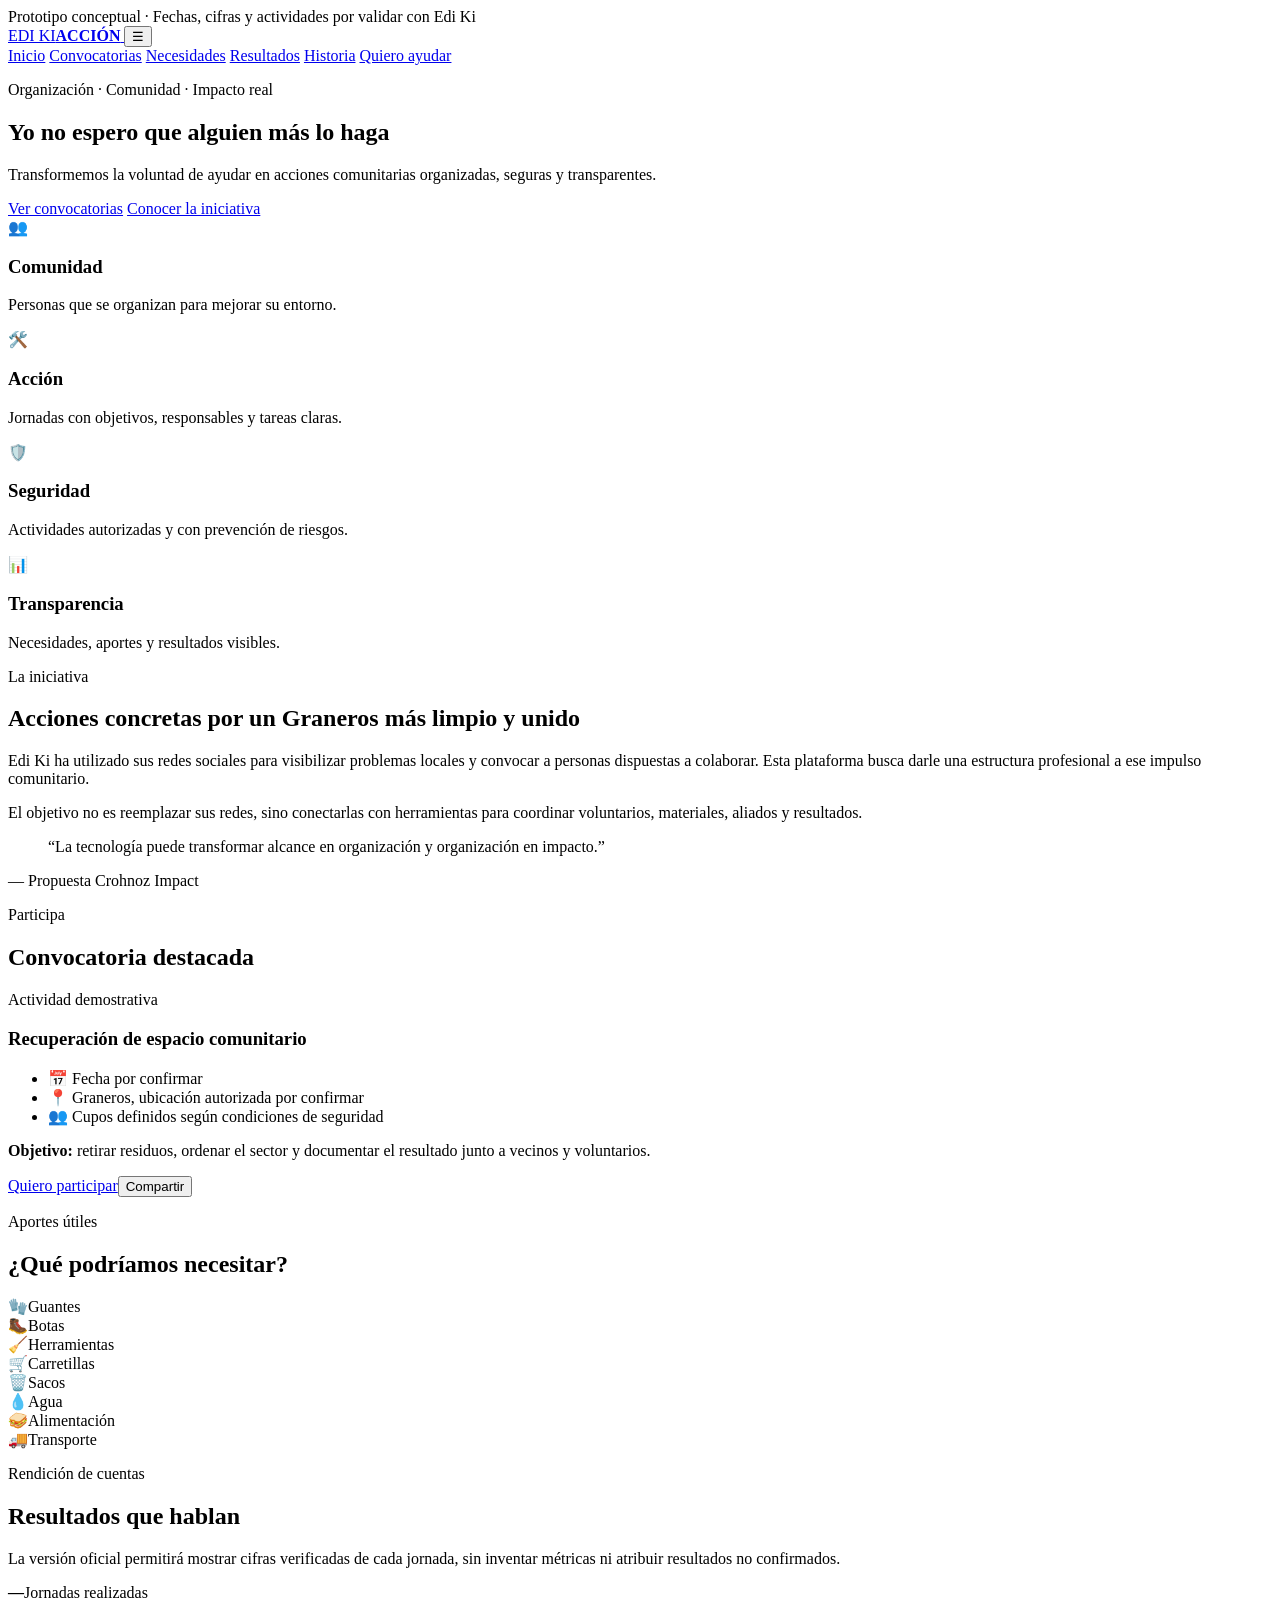
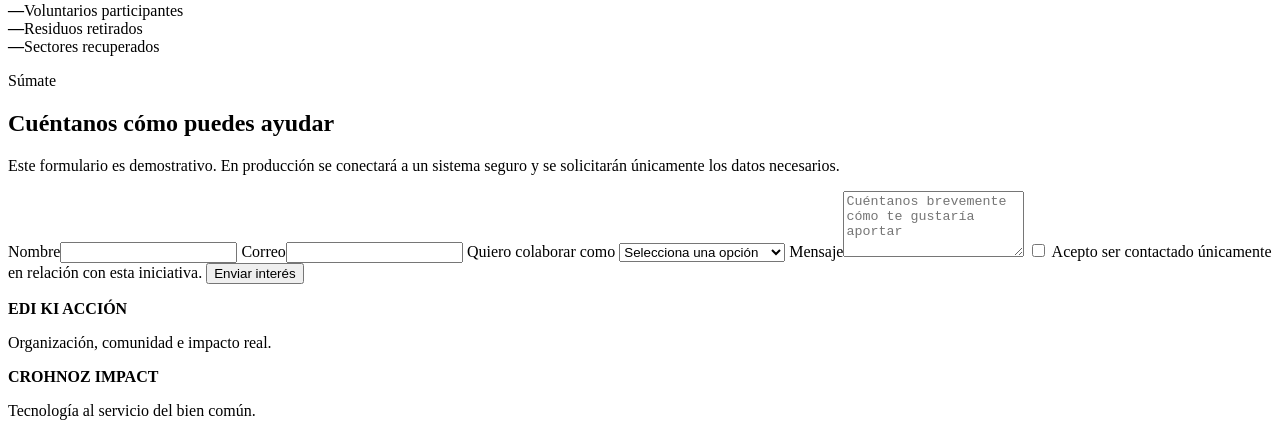
==== index.html @ 9efc70b1 "feat: add initial Edi Ki Acción landing page" ====
<!doctype html>
<html lang="es">
<head>
  <meta charset="utf-8">
  <meta name="viewport" content="width=device-width, initial-scale=1">
  <meta name="description" content="Edi Ki Acción: organización comunitaria, voluntariado e impacto local en Graneros.">
  <title>Edi Ki Acción</title>
  <link rel="preconnect" href="https://fonts.googleapis.com">
  <link rel="preconnect" href="https://fonts.gstatic.com" crossorigin>
  <link href="https://fonts.googleapis.com/css2?family=Inter:wght@400;500;600;700;800&display=swap" rel="stylesheet">
  <link rel="stylesheet" href="styles.css">
</head>
<body>
  <div class="demo-banner">Prototipo conceptual · Fechas, cifras y actividades por validar con Edi Ki</div>

  <header class="site-header">
    <a class="brand" href="#inicio" aria-label="Edi Ki Acción, inicio">
      <span>EDI KI</span><strong>ACCIÓN</strong>
    </a>
    <button class="menu-toggle" type="button" aria-label="Abrir menú" aria-expanded="false">☰</button>
    <nav class="nav" aria-label="Navegación principal">
      <a href="#inicio">Inicio</a>
      <a href="#convocatorias">Convocatorias</a>
      <a href="#necesidades">Necesidades</a>
      <a href="#resultados">Resultados</a>
      <a href="#historia">Historia</a>
      <a class="button button-small" href="#participar">Quiero ayudar</a>
    </nav>
  </header>

  <main>
    <section class="hero" id="inicio">
      <div class="hero-overlay"></div>
      <div class="hero-content container">
        <p class="eyebrow">Organización · Comunidad · Impacto real</p>
        <h1>Yo no espero que alguien más <span>lo haga</span></h1>
        <p class="hero-copy">Transformemos la voluntad de ayudar en acciones comunitarias organizadas, seguras y transparentes.</p>
        <div class="actions">
          <a class="button" href="#convocatorias">Ver convocatorias</a>
          <a class="button button-outline" href="#historia">Conocer la iniciativa</a>
        </div>
      </div>
    </section>

    <section class="pillars">
      <div class="container grid grid-4">
        <article><span>👥</span><h3>Comunidad</h3><p>Personas que se organizan para mejorar su entorno.</p></article>
        <article><span>🛠️</span><h3>Acción</h3><p>Jornadas con objetivos, responsables y tareas claras.</p></article>
        <article><span>🛡️</span><h3>Seguridad</h3><p>Actividades autorizadas y con prevención de riesgos.</p></article>
        <article><span>📊</span><h3>Transparencia</h3><p>Necesidades, aportes y resultados visibles.</p></article>
      </div>
    </section>

    <section class="section" id="historia">
      <div class="container split">
        <div>
          <p class="eyebrow">La iniciativa</p>
          <h2>Acciones concretas por un Graneros más limpio y unido</h2>
          <p>Edi Ki ha utilizado sus redes sociales para visibilizar problemas locales y convocar a personas dispuestas a colaborar. Esta plataforma busca darle una estructura profesional a ese impulso comunitario.</p>
          <p>El objetivo no es reemplazar sus redes, sino conectarlas con herramientas para coordinar voluntarios, materiales, aliados y resultados.</p>
        </div>
        <aside class="quote-card">
          <blockquote>“La tecnología puede transformar alcance en organización y organización en impacto.”</blockquote>
          <p>— Propuesta Crohnoz Impact</p>
        </aside>
      </div>
    </section>

    <section class="section section-muted" id="convocatorias">
      <div class="container">
        <div class="section-heading">
          <div><p class="eyebrow">Participa</p><h2>Convocatoria destacada</h2></div>
          <span class="status">Actividad demostrativa</span>
        </div>
        <article class="event-card">
          <div class="event-visual" role="img" aria-label="Espacio reservado para fotografía oficial de una jornada comunitaria"></div>
          <div class="event-content">
            <h3>Recuperación de espacio comunitario</h3>
            <ul class="event-meta">
              <li>📅 Fecha por confirmar</li>
              <li>📍 Graneros, ubicación autorizada por confirmar</li>
              <li>👥 Cupos definidos según condiciones de seguridad</li>
            </ul>
            <p><strong>Objetivo:</strong> retirar residuos, ordenar el sector y documentar el resultado junto a vecinos y voluntarios.</p>
            <div class="actions"><a class="button" href="#participar">Quiero participar</a><button class="button button-light" data-share>Compartir</button></div>
          </div>
        </article>
      </div>
    </section>

    <section class="section" id="necesidades">
      <div class="container">
        <p class="eyebrow">Aportes útiles</p>
        <h2>¿Qué podríamos necesitar?</h2>
        <div class="needs-grid">
          <div>🧤<span>Guantes</span></div><div>🥾<span>Botas</span></div><div>🧹<span>Herramientas</span></div><div>🛒<span>Carretillas</span></div><div>🗑️<span>Sacos</span></div><div>💧<span>Agua</span></div><div>🥪<span>Alimentación</span></div><div>🚚<span>Transporte</span></div>
        </div>
      </div>
    </section>

    <section class="section section-dark" id="resultados">
      <div class="container">
        <p class="eyebrow">Rendición de cuentas</p>
        <h2>Resultados que hablan</h2>
        <p class="muted-copy">La versión oficial permitirá mostrar cifras verificadas de cada jornada, sin inventar métricas ni atribuir resultados no confirmados.</p>
        <div class="metrics grid grid-4">
          <article><strong>—</strong><span>Jornadas realizadas</span></article>
          <article><strong>—</strong><span>Voluntarios participantes</span></article>
          <article><strong>—</strong><span>Residuos retirados</span></article>
          <article><strong>—</strong><span>Sectores recuperados</span></article>
        </div>
      </div>
    </section>

    <section class="section" id="participar">
      <div class="container split">
        <div>
          <p class="eyebrow">Súmate</p>
          <h2>Cuéntanos cómo puedes ayudar</h2>
          <p>Este formulario es demostrativo. En producción se conectará a un sistema seguro y se solicitarán únicamente los datos necesarios.</p>
        </div>
        <form class="support-form" id="support-form">
          <label>Nombre<input name="name" autocomplete="name" required></label>
          <label>Correo<input type="email" name="email" autocomplete="email" required></label>
          <label>Quiero colaborar como
            <select name="type" required><option value="">Selecciona una opción</option><option>Voluntario/a</option><option>Donante de materiales</option><option>Empresa u organización</option><option>Apoyo logístico</option></select>
          </label>
          <label>Mensaje<textarea name="message" rows="4" placeholder="Cuéntanos brevemente cómo te gustaría aportar"></textarea></label>
          <label class="consent"><input type="checkbox" required> Acepto ser contactado únicamente en relación con esta iniciativa.</label>
          <button class="button" type="submit">Enviar interés</button>
          <p class="form-message" role="status" aria-live="polite"></p>
        </form>
      </div>
    </section>
  </main>

  <footer>
    <div class="container footer-content">
      <div><strong>EDI KI <span>ACCIÓN</span></strong><p>Organización, comunidad e impacto real.</p></div>
      <div class="impact"><strong>CROHNOZ IMPACT</strong><p>Tecnología al servicio del bien común.</p></div>
    </div>
  </footer>

  <script src="script.js"></script>
</body>
</html>
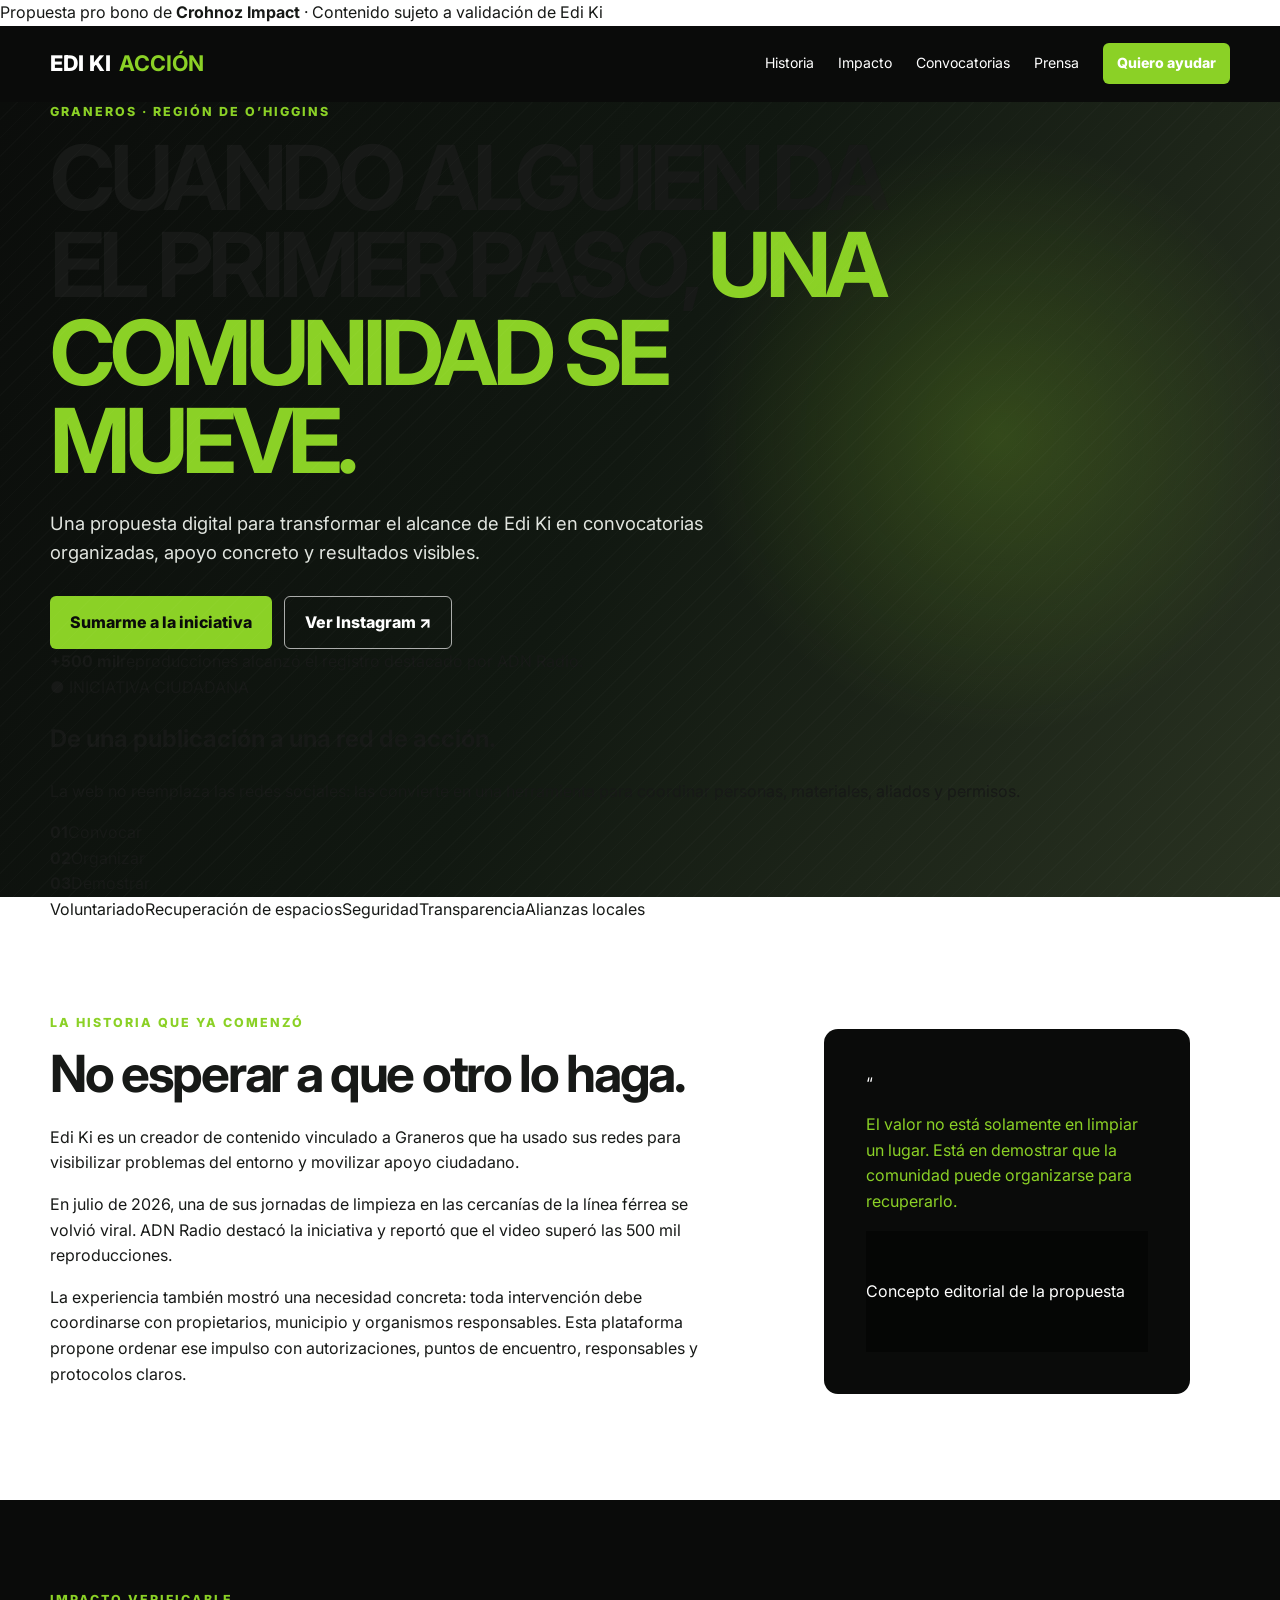
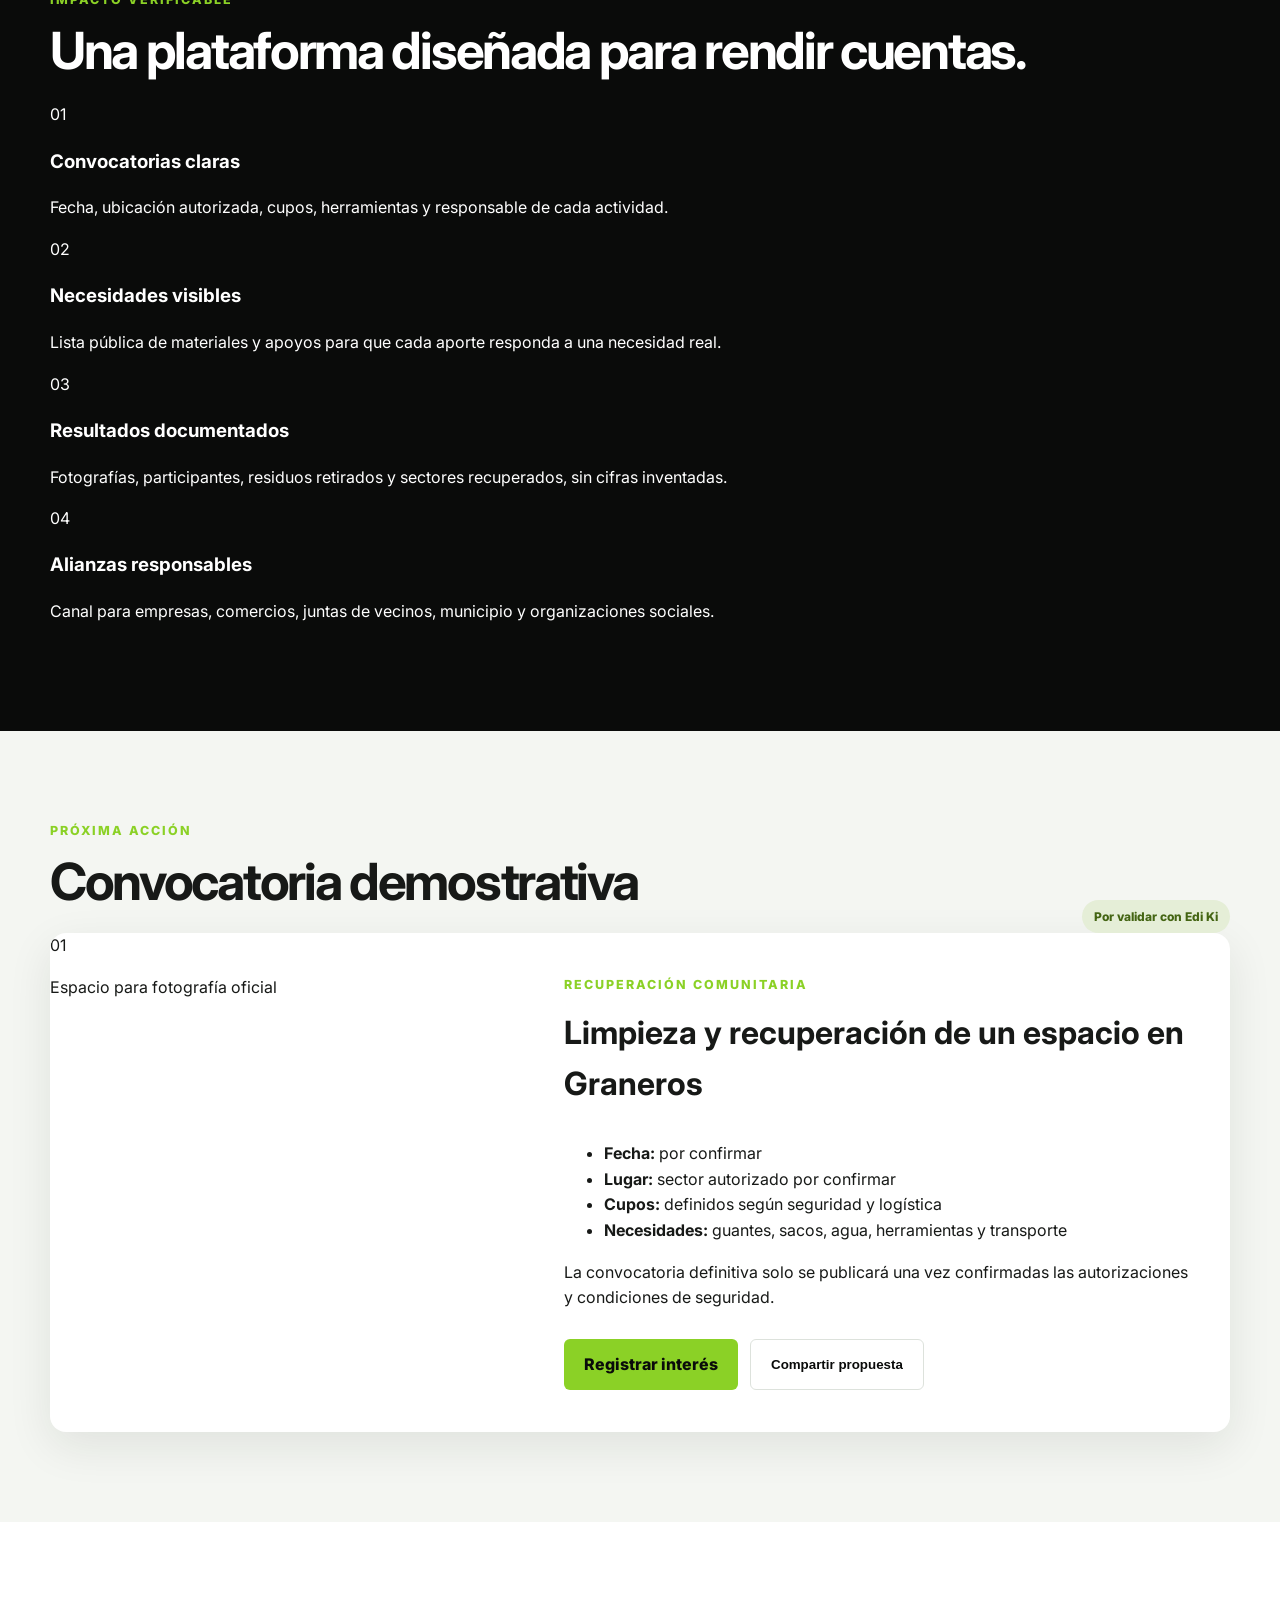
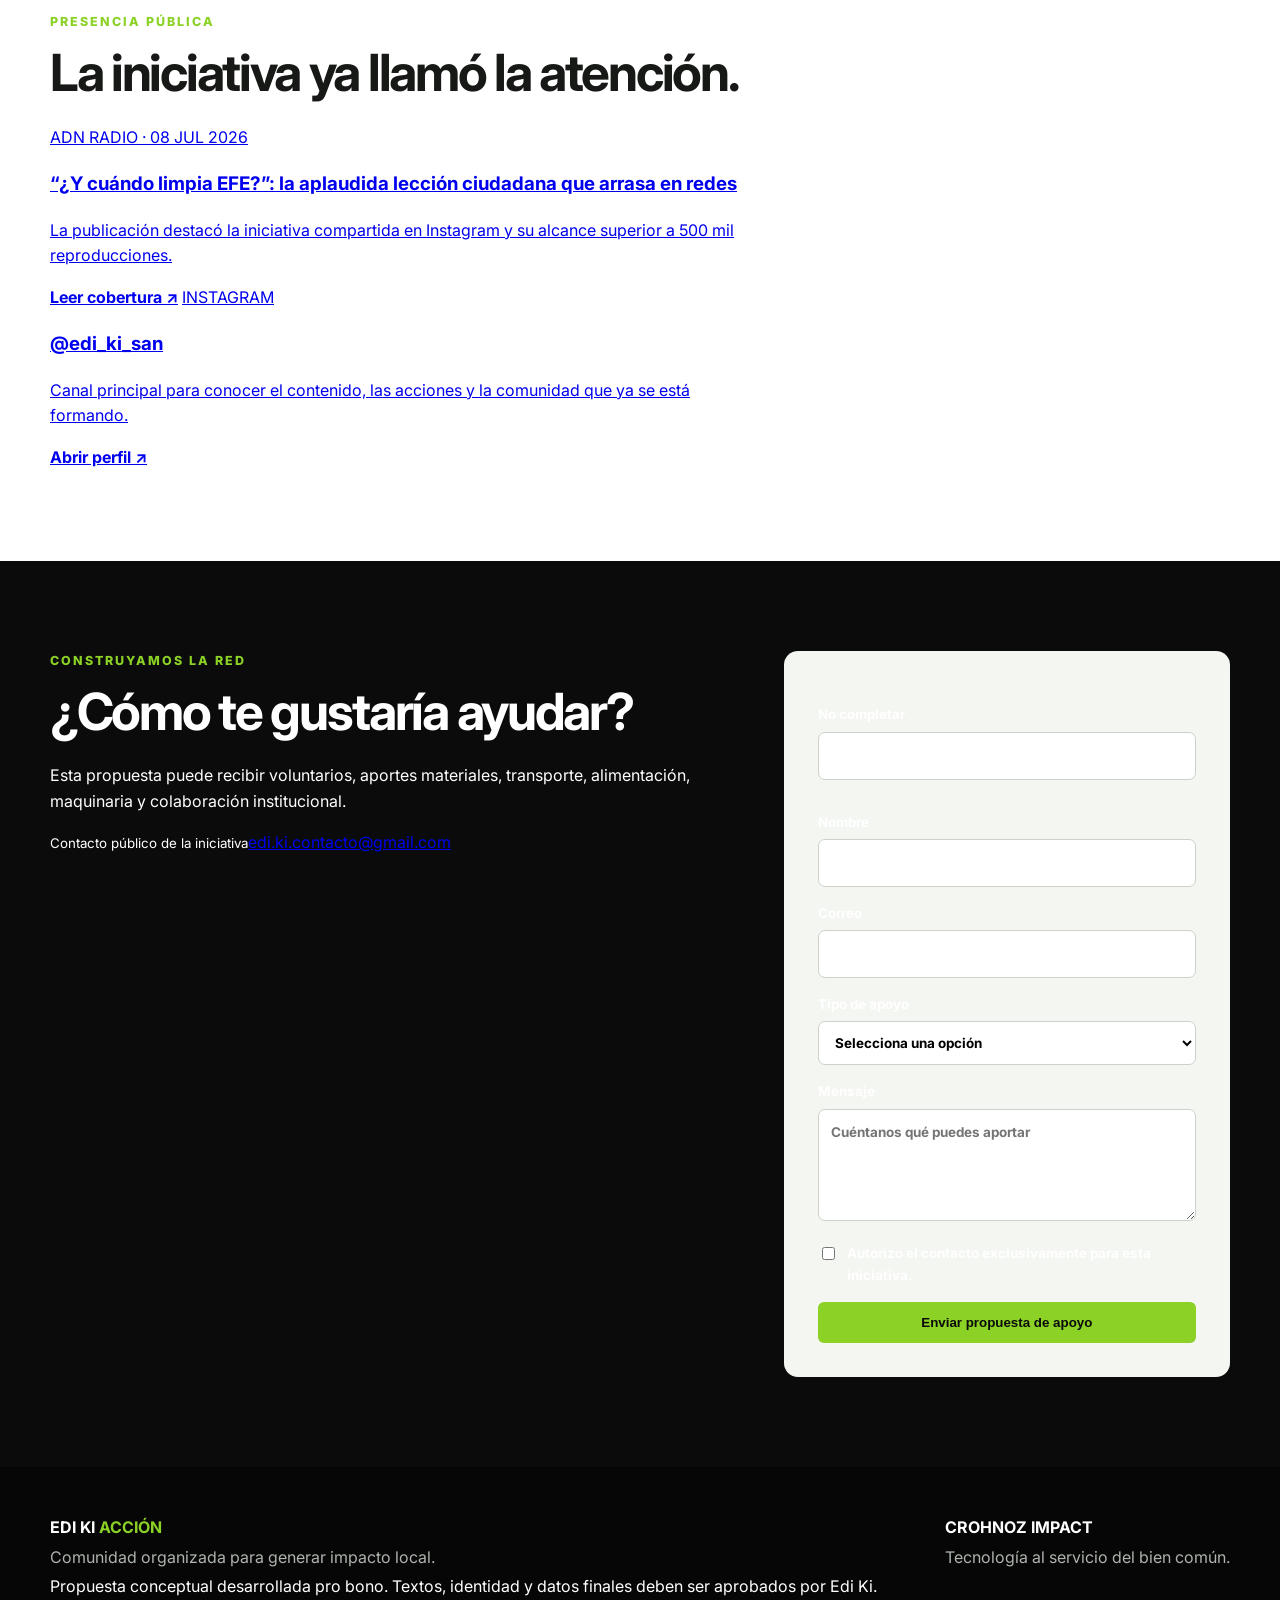
==== commit 7e610d63: "feat: convertir landing en propuesta pública de Edi Ki Acción" ====
--- a/index.html
+++ b/index.html
@@ -3,144 +3,121 @@
 <head>
   <meta charset="utf-8">
   <meta name="viewport" content="width=device-width, initial-scale=1">
-  <meta name="description" content="Edi Ki Acción: organización comunitaria, voluntariado e impacto local en Graneros.">
-  <title>Edi Ki Acción</title>
+  <meta name="description" content="Propuesta digital para Edi Ki: convocatorias, voluntariado y acción comunitaria en Graneros.">
+  <meta name="theme-color" content="#0b0d0b">
+  <title>Edi Ki Acción | Comunidad en movimiento</title>
   <link rel="preconnect" href="https://fonts.googleapis.com">
   <link rel="preconnect" href="https://fonts.gstatic.com" crossorigin>
-  <link href="https://fonts.googleapis.com/css2?family=Inter:wght@400;500;600;700;800&display=swap" rel="stylesheet">
+  <link href="https://fonts.googleapis.com/css2?family=Inter:wght@400;500;600;700;800;900&display=swap" rel="stylesheet">
   <link rel="stylesheet" href="styles.css">
 </head>
 <body>
-  <div class="demo-banner">Prototipo conceptual · Fechas, cifras y actividades por validar con Edi Ki</div>
+  <div class="proposal-bar">Propuesta pro bono de <strong>Crohnoz Impact</strong> · Contenido sujeto a validación de Edi Ki</div>
 
   <header class="site-header">
-    <a class="brand" href="#inicio" aria-label="Edi Ki Acción, inicio">
-      <span>EDI KI</span><strong>ACCIÓN</strong>
-    </a>
+    <a class="brand" href="#inicio" aria-label="Edi Ki Acción, inicio"><span>EDI KI</span><strong>ACCIÓN</strong></a>
     <button class="menu-toggle" type="button" aria-label="Abrir menú" aria-expanded="false">☰</button>
     <nav class="nav" aria-label="Navegación principal">
-      <a href="#inicio">Inicio</a>
-      <a href="#convocatorias">Convocatorias</a>
-      <a href="#necesidades">Necesidades</a>
-      <a href="#resultados">Resultados</a>
-      <a href="#historia">Historia</a>
+      <a href="#historia">Historia</a><a href="#impacto">Impacto</a><a href="#convocatorias">Convocatorias</a><a href="#prensa">Prensa</a>
       <a class="button button-small" href="#participar">Quiero ayudar</a>
     </nav>
   </header>
 
   <main>
     <section class="hero" id="inicio">
-      <div class="hero-overlay"></div>
-      <div class="hero-content container">
-        <p class="eyebrow">Organización · Comunidad · Impacto real</p>
-        <h1>Yo no espero que alguien más <span>lo haga</span></h1>
-        <p class="hero-copy">Transformemos la voluntad de ayudar en acciones comunitarias organizadas, seguras y transparentes.</p>
-        <div class="actions">
-          <a class="button" href="#convocatorias">Ver convocatorias</a>
-          <a class="button button-outline" href="#historia">Conocer la iniciativa</a>
+      <div class="hero-glow"></div>
+      <div class="container hero-grid">
+        <div class="hero-copy-block">
+          <p class="eyebrow">Graneros · Región de O’Higgins</p>
+          <h1>Cuando alguien da el primer paso, <span>una comunidad se mueve.</span></h1>
+          <p class="hero-copy">Una propuesta digital para transformar el alcance de Edi Ki en convocatorias organizadas, apoyo concreto y resultados visibles.</p>
+          <div class="actions">
+            <a class="button" href="#participar">Sumarme a la iniciativa</a>
+            <a class="button button-outline" href="https://www.instagram.com/edi_ki_san/" target="_blank" rel="noopener">Ver Instagram ↗</a>
+          </div>
+          <div class="hero-proof">
+            <strong>+500 mil</strong><span>reproducciones alcanzó el registro destacado por ADN Radio.</span>
+          </div>
         </div>
+        <aside class="hero-card">
+          <span class="live-dot">● INICIATIVA CIUDADANA</span>
+          <h2>De una publicación a una red de acción.</h2>
+          <p>La web no reemplaza las redes sociales: las convierte en una herramienta para coordinar personas, materiales, aliados y permisos.</p>
+          <div class="mini-stats"><div><b>01</b><span>Convocar</span></div><div><b>02</b><span>Organizar</span></div><div><b>03</b><span>Demostrar</span></div></div>
+        </aside>
       </div>
     </section>
 
-    <section class="pillars">
-      <div class="container grid grid-4">
-        <article><span>👥</span><h3>Comunidad</h3><p>Personas que se organizan para mejorar su entorno.</p></article>
-        <article><span>🛠️</span><h3>Acción</h3><p>Jornadas con objetivos, responsables y tareas claras.</p></article>
-        <article><span>🛡️</span><h3>Seguridad</h3><p>Actividades autorizadas y con prevención de riesgos.</p></article>
-        <article><span>📊</span><h3>Transparencia</h3><p>Necesidades, aportes y resultados visibles.</p></article>
-      </div>
-    </section>
+    <section class="trust-strip"><div class="container trust-grid"><span>Voluntariado</span><span>Recuperación de espacios</span><span>Seguridad</span><span>Transparencia</span><span>Alianzas locales</span></div></section>
 
     <section class="section" id="historia">
       <div class="container split">
         <div>
-          <p class="eyebrow">La iniciativa</p>
-          <h2>Acciones concretas por un Graneros más limpio y unido</h2>
-          <p>Edi Ki ha utilizado sus redes sociales para visibilizar problemas locales y convocar a personas dispuestas a colaborar. Esta plataforma busca darle una estructura profesional a ese impulso comunitario.</p>
-          <p>El objetivo no es reemplazar sus redes, sino conectarlas con herramientas para coordinar voluntarios, materiales, aliados y resultados.</p>
+          <p class="eyebrow">La historia que ya comenzó</p>
+          <h2>No esperar a que otro lo haga.</h2>
+          <p class="lead">Edi Ki es un creador de contenido vinculado a Graneros que ha usado sus redes para visibilizar problemas del entorno y movilizar apoyo ciudadano.</p>
+          <p>En julio de 2026, una de sus jornadas de limpieza en las cercanías de la línea férrea se volvió viral. ADN Radio destacó la iniciativa y reportó que el video superó las 500 mil reproducciones.</p>
+          <p>La experiencia también mostró una necesidad concreta: toda intervención debe coordinarse con propietarios, municipio y organismos responsables. Esta plataforma propone ordenar ese impulso con autorizaciones, puntos de encuentro, responsables y protocolos claros.</p>
         </div>
-        <aside class="quote-card">
-          <blockquote>“La tecnología puede transformar alcance en organización y organización en impacto.”</blockquote>
-          <p>— Propuesta Crohnoz Impact</p>
-        </aside>
+        <blockquote class="quote-card"><span>“</span><p>El valor no está solamente en limpiar un lugar. Está en demostrar que la comunidad puede organizarse para recuperarlo.</p><footer>Concepto editorial de la propuesta</footer></blockquote>
+      </div>
+    </section>
+
+    <section class="section section-dark" id="impacto">
+      <div class="container">
+        <p class="eyebrow">Impacto verificable</p><h2>Una plataforma diseñada para rendir cuentas.</h2>
+        <div class="impact-grid">
+          <article><span>01</span><h3>Convocatorias claras</h3><p>Fecha, ubicación autorizada, cupos, herramientas y responsable de cada actividad.</p></article>
+          <article><span>02</span><h3>Necesidades visibles</h3><p>Lista pública de materiales y apoyos para que cada aporte responda a una necesidad real.</p></article>
+          <article><span>03</span><h3>Resultados documentados</h3><p>Fotografías, participantes, residuos retirados y sectores recuperados, sin cifras inventadas.</p></article>
+          <article><span>04</span><h3>Alianzas responsables</h3><p>Canal para empresas, comercios, juntas de vecinos, municipio y organizaciones sociales.</p></article>
+        </div>
       </div>
     </section>
 
     <section class="section section-muted" id="convocatorias">
       <div class="container">
-        <div class="section-heading">
-          <div><p class="eyebrow">Participa</p><h2>Convocatoria destacada</h2></div>
-          <span class="status">Actividad demostrativa</span>
-        </div>
+        <div class="section-heading"><div><p class="eyebrow">Próxima acción</p><h2>Convocatoria demostrativa</h2></div><span class="status">Por validar con Edi Ki</span></div>
         <article class="event-card">
-          <div class="event-visual" role="img" aria-label="Espacio reservado para fotografía oficial de una jornada comunitaria"></div>
-          <div class="event-content">
-            <h3>Recuperación de espacio comunitario</h3>
-            <ul class="event-meta">
-              <li>📅 Fecha por confirmar</li>
-              <li>📍 Graneros, ubicación autorizada por confirmar</li>
-              <li>👥 Cupos definidos según condiciones de seguridad</li>
-            </ul>
-            <p><strong>Objetivo:</strong> retirar residuos, ordenar el sector y documentar el resultado junto a vecinos y voluntarios.</p>
-            <div class="actions"><a class="button" href="#participar">Quiero participar</a><button class="button button-light" data-share>Compartir</button></div>
+          <div class="event-art"><div class="event-number">01</div><p>Espacio para fotografía oficial</p></div>
+          <div class="event-content"><p class="eyebrow">Recuperación comunitaria</p><h3>Limpieza y recuperación de un espacio en Graneros</h3>
+            <ul><li><b>Fecha:</b> por confirmar</li><li><b>Lugar:</b> sector autorizado por confirmar</li><li><b>Cupos:</b> definidos según seguridad y logística</li><li><b>Necesidades:</b> guantes, sacos, agua, herramientas y transporte</li></ul>
+            <p class="notice">La convocatoria definitiva solo se publicará una vez confirmadas las autorizaciones y condiciones de seguridad.</p>
+            <div class="actions"><a class="button" href="#participar">Registrar interés</a><button class="button button-light" data-share>Compartir propuesta</button></div>
           </div>
         </article>
       </div>
     </section>
 
-    <section class="section" id="necesidades">
+    <section class="section" id="prensa">
       <div class="container">
-        <p class="eyebrow">Aportes útiles</p>
-        <h2>¿Qué podríamos necesitar?</h2>
-        <div class="needs-grid">
-          <div>🧤<span>Guantes</span></div><div>🥾<span>Botas</span></div><div>🧹<span>Herramientas</span></div><div>🛒<span>Carretillas</span></div><div>🗑️<span>Sacos</span></div><div>💧<span>Agua</span></div><div>🥪<span>Alimentación</span></div><div>🚚<span>Transporte</span></div>
+        <p class="eyebrow">Presencia pública</p><h2>La iniciativa ya llamó la atención.</h2>
+        <div class="media-grid">
+          <a class="media-card" href="https://www.adnradio.cl/2026/07/08/y-cuando-limpia-efe-la-aplaudida-leccion-ciudadana-de-un-influencer-en-las-vias-del-tren-que-arrasa-en-redes/" target="_blank" rel="noopener"><span>ADN RADIO · 08 JUL 2026</span><h3>“¿Y cuándo limpia EFE?”: la aplaudida lección ciudadana que arrasa en redes</h3><p>La publicación destacó la iniciativa compartida en Instagram y su alcance superior a 500 mil reproducciones.</p><b>Leer cobertura ↗</b></a>
+          <a class="media-card social-card" href="https://www.instagram.com/edi_ki_san/" target="_blank" rel="noopener"><span>INSTAGRAM</span><h3>@edi_ki_san</h3><p>Canal principal para conocer el contenido, las acciones y la comunidad que ya se está formando.</p><b>Abrir perfil ↗</b></a>
         </div>
       </div>
     </section>
 
-    <section class="section section-dark" id="resultados">
-      <div class="container">
-        <p class="eyebrow">Rendición de cuentas</p>
-        <h2>Resultados que hablan</h2>
-        <p class="muted-copy">La versión oficial permitirá mostrar cifras verificadas de cada jornada, sin inventar métricas ni atribuir resultados no confirmados.</p>
-        <div class="metrics grid grid-4">
-          <article><strong>—</strong><span>Jornadas realizadas</span></article>
-          <article><strong>—</strong><span>Voluntarios participantes</span></article>
-          <article><strong>—</strong><span>Residuos retirados</span></article>
-          <article><strong>—</strong><span>Sectores recuperados</span></article>
+    <section class="section section-dark" id="participar">
+      <div class="container split form-layout">
+        <div><p class="eyebrow">Construyamos la red</p><h2>¿Cómo te gustaría ayudar?</h2><p class="lead muted">Esta propuesta puede recibir voluntarios, aportes materiales, transporte, alimentación, maquinaria y colaboración institucional.</p>
+          <div class="contact-box"><small>Contacto público de la iniciativa</small><a href="mailto:edi.ki.contacto@gmail.com">edi.ki.contacto@gmail.com</a></div>
         </div>
-      </div>
-    </section>
-
-    <section class="section" id="participar">
-      <div class="container split">
-        <div>
-          <p class="eyebrow">Súmate</p>
-          <h2>Cuéntanos cómo puedes ayudar</h2>
-          <p>Este formulario es demostrativo. En producción se conectará a un sistema seguro y se solicitarán únicamente los datos necesarios.</p>
-        </div>
-        <form class="support-form" id="support-form">
-          <label>Nombre<input name="name" autocomplete="name" required></label>
-          <label>Correo<input type="email" name="email" autocomplete="email" required></label>
-          <label>Quiero colaborar como
-            <select name="type" required><option value="">Selecciona una opción</option><option>Voluntario/a</option><option>Donante de materiales</option><option>Empresa u organización</option><option>Apoyo logístico</option></select>
-          </label>
-          <label>Mensaje<textarea name="message" rows="4" placeholder="Cuéntanos brevemente cómo te gustaría aportar"></textarea></label>
-          <label class="consent"><input type="checkbox" required> Acepto ser contactado únicamente en relación con esta iniciativa.</label>
-          <button class="button" type="submit">Enviar interés</button>
-          <p class="form-message" role="status" aria-live="polite"></p>
+        <form class="support-form" name="apoyo-edi-ki" method="POST" data-netlify="true" netlify-honeypot="bot-field">
+          <input type="hidden" name="form-name" value="apoyo-edi-ki"><p class="hidden"><label>No completar <input name="bot-field"></label></p>
+          <label>Nombre<input name="nombre" autocomplete="name" required></label>
+          <label>Correo<input type="email" name="correo" autocomplete="email" required></label>
+          <label>Tipo de apoyo<select name="tipo" required><option value="">Selecciona una opción</option><option>Voluntariado</option><option>Materiales o herramientas</option><option>Transporte y logística</option><option>Empresa u organización</option><option>Municipio o institución</option><option>Otro apoyo</option></select></label>
+          <label>Mensaje<textarea name="mensaje" rows="4" placeholder="Cuéntanos qué puedes aportar"></textarea></label>
+          <label class="consent"><input type="checkbox" required> Autorizo el contacto exclusivamente para esta iniciativa.</label>
+          <button class="button" type="submit">Enviar propuesta de apoyo</button>
         </form>
       </div>
     </section>
   </main>
 
-  <footer>
-    <div class="container footer-content">
-      <div><strong>EDI KI <span>ACCIÓN</span></strong><p>Organización, comunidad e impacto real.</p></div>
-      <div class="impact"><strong>CROHNOZ IMPACT</strong><p>Tecnología al servicio del bien común.</p></div>
-    </div>
-  </footer>
-
+  <footer><div class="container footer-content"><div><strong>EDI KI <span>ACCIÓN</span></strong><p>Comunidad organizada para generar impacto local.</p></div><div class="impact-brand"><strong>CROHNOZ IMPACT</strong><p>Tecnología al servicio del bien común.</p></div></div><div class="container legal">Propuesta conceptual desarrollada pro bono. Textos, identidad y datos finales deben ser aprobados por Edi Ki.</div></footer>
   <script src="script.js"></script>
 </body>
-</html>
+</html>
--- a/styles.css
+++ b/styles.css
@@ -0,0 +1 @@
+:root{--bg:#0a0b0a;--panel:#111311;--green:#8bd126;--green-dark:#68a516;--text:#171917;--muted:#656b65;--line:#dde2dc;--white:#fff;--max:1180px}*{box-sizing:border-box}html{scroll-behavior:smooth}body{margin:0;font-family:Inter,system-ui,sans-serif;color:var(--text);background:#fff;line-height:1.6}.container{width:min(var(--max),calc(100% - 40px));margin:auto}.demo-banner{padding:8px 20px;background:#f1f4ed;color:#485044;text-align:center;font-size:.78rem;font-weight:700}.site-header{height:76px;padding:0 max(20px,calc((100% - var(--max))/2));display:flex;align-items:center;justify-content:space-between;background:var(--bg);color:#fff;position:sticky;top:0;z-index:20}.brand{display:flex;gap:8px;align-items:baseline;text-decoration:none;color:#fff;font-weight:800;font-size:1.35rem}.brand strong,.eyebrow,h1 span,footer span{color:var(--green)}.nav{display:flex;align-items:center;gap:24px}.nav a{color:#fff;text-decoration:none;font-size:.88rem}.nav a:hover{color:var(--green)}.menu-toggle{display:none;background:none;border:0;color:#fff;font-size:1.5rem}.button{display:inline-flex;align-items:center;justify-content:center;border:0;border-radius:6px;padding:13px 20px;background:var(--green);color:#0a0b0a;text-decoration:none;font-weight:800;cursor:pointer}.button:hover{background:var(--green-dark)}.button-small{padding:9px 14px}.button-outline{background:transparent;border:1px solid rgba(255,255,255,.65);color:#fff}.button-light{background:#fff;border:1px solid var(--line)}.hero{position:relative;min-height:610px;display:grid;align-items:center;background:linear-gradient(115deg,#0b0d0b 0%,#111811 48%,#293221 100%);overflow:hidden}.hero:after{content:"";position:absolute;inset:0;background-image:radial-gradient(circle at 78% 42%,rgba(139,209,38,.22),transparent 27%),repeating-linear-gradient(135deg,transparent 0 12px,rgba(255,255,255,.015) 12px 13px)}.hero-overlay{position:absolute;inset:0;background:linear-gradient(90deg,rgba(0,0,0,.88),rgba(0,0,0,.35))}.hero-content{position:relative;z-index:2;color:#fff;max-width:780px;margin-left:max(20px,calc((100% - var(--max))/2))}.eyebrow{font-size:.78rem;text-transform:uppercase;letter-spacing:.16em;font-weight:800;margin:0 0 12px}.hero h1{font-size:clamp(3rem,7vw,6rem);line-height:.98;letter-spacing:-.06em;max-width:850px;margin:0 0 24px;text-transform:uppercase}.hero-copy{max-width:660px;font-size:1.15rem;color:#e1e5df}.actions{display:flex;gap:12px;flex-wrap:wrap;margin-top:28px}.pillars{background:var(--bg);color:#fff;padding:32px 0}.grid{display:grid;gap:22px}.grid-4{grid-template-columns:repeat(4,1fr)}.pillars article{padding:8px 14px;border-left:1px solid #2b302a}.pillars span{font-size:1.8rem}.pillars h3{color:var(--green);font-size:.9rem;text-transform:uppercase;margin:8px 0 2px}.pillars p{font-size:.82rem;color:#c0c5bf;margin:0}.section{padding:90px 0}.section-muted{background:#f4f6f2}.section-dark{background:var(--bg);color:#fff}.section h2{font-size:clamp(2rem,4vw,3.4rem);line-height:1.1;letter-spacing:-.045em;margin:0 0 24px}.section p{max-width:720px}.split{display:grid;grid-template-columns:1.2fr .8fr;gap:64px;align-items:start}.quote-card{background:var(--bg);color:#fff;padding:42px;border-radius:14px}.quote-card blockquote{font-size:1.45rem;line-height:1.4;margin:0 0 24px}.quote-card p{color:var(--green)}.section-heading{display:flex;align-items:end;justify-content:space-between;gap:20px}.status{background:#e5eed7;color:#446513;padding:7px 12px;border-radius:99px;font-size:.75rem;font-weight:800}.event-card{display:grid;grid-template-columns:.8fr 1.2fr;overflow:hidden;background:#fff;border-radius:16px;box-shadow:0 14px 45px rgba(24,30,20,.09)}.event-visual{min-height:370px;background:linear-gradient(145deg,#526344,#1d2817);position:relative}.event-visual:after{content:"FOTOGRAFÍA OFICIAL POR INCORPORAR";position:absolute;inset:auto 25px 25px;color:#fff;font-weight:800;font-size:.8rem;letter-spacing:.08em}.event-content{padding:42px}.event-content h3{font-size:2rem;margin-top:0}.event-meta{list-style:none;padding:0;margin:20px 0}.event-meta li{margin:9px 0}.needs-grid{display:grid;grid-template-columns:repeat(4,1fr);gap:14px;margin-top:34px}.needs-grid div{min-height:130px;border:1px solid var(--line);border-radius:12px;display:grid;place-content:center;text-align:center;font-size:2rem}.needs-grid span{display:block;font-size:.85rem;font-weight:800;margin-top:8px}.muted-copy{color:#b4bbb2}.metrics{margin-top:42px}.metrics article{padding:28px;border:1px solid #30362f;border-radius:12px}.metrics strong{display:block;color:var(--green);font-size:2.5rem}.metrics span{color:#d5dad3}.support-form{display:grid;gap:16px;background:#f4f6f2;padding:34px;border-radius:14px}.support-form label{font-size:.84rem;font-weight:700}.support-form input,.support-form select,.support-form textarea{width:100%;margin-top:6px;border:1px solid #ccd2ca;border-radius:7px;padding:12px;background:#fff;font:inherit}.consent{display:flex!important;gap:9px;align-items:flex-start}.consent input{width:auto;margin-top:4px}.form-message{font-weight:700;margin:0}footer{background:#050605;color:#fff;padding:48px 0}.footer-content{display:flex;justify-content:space-between;gap:30px}.footer-content p{color:#aeb4ad;margin:4px 0}.impact{text-align:right}.impact strong{color:var(--green)}@media(max-width:850px){.menu-toggle{display:block}.nav{display:none;position:absolute;top:76px;left:0;right:0;padding:22px;background:var(--bg);flex-direction:column;align-items:flex-start}.nav.open{display:flex}.grid-4,.needs-grid{grid-template-columns:repeat(2,1fr)}.split,.event-card{grid-template-columns:1fr}.hero{min-height:540px}.hero-content{margin:auto}.event-visual{min-height:260px}}@media(max-width:520px){.container{width:min(100% - 28px,var(--max))}.hero h1{font-size:2.75rem}.section{padding:64px 0}.grid-4,.needs-grid{grid-template-columns:1fr}.section-heading,.footer-content{align-items:flex-start;flex-direction:column}.impact{text-align:left}.event-content,.quote-card,.support-form{padding:25px}.demo-banner{font-size:.68rem}}
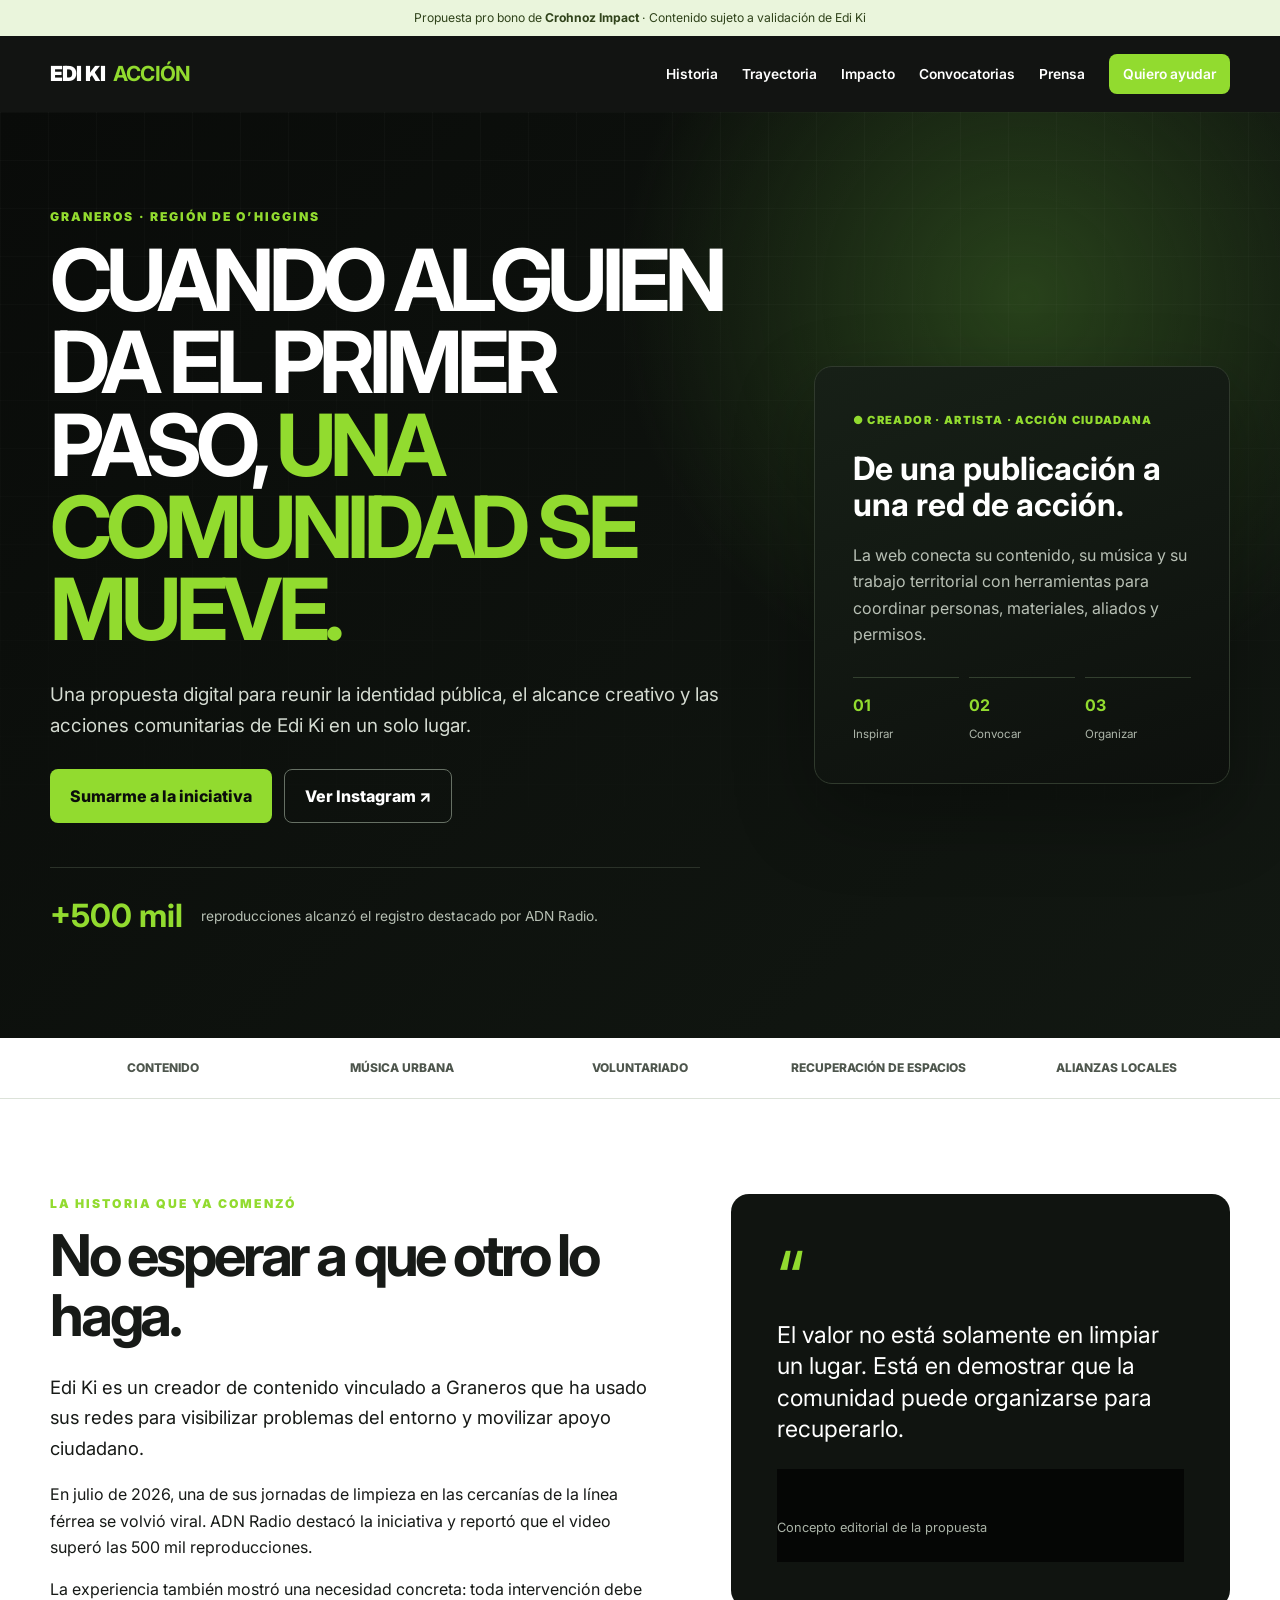
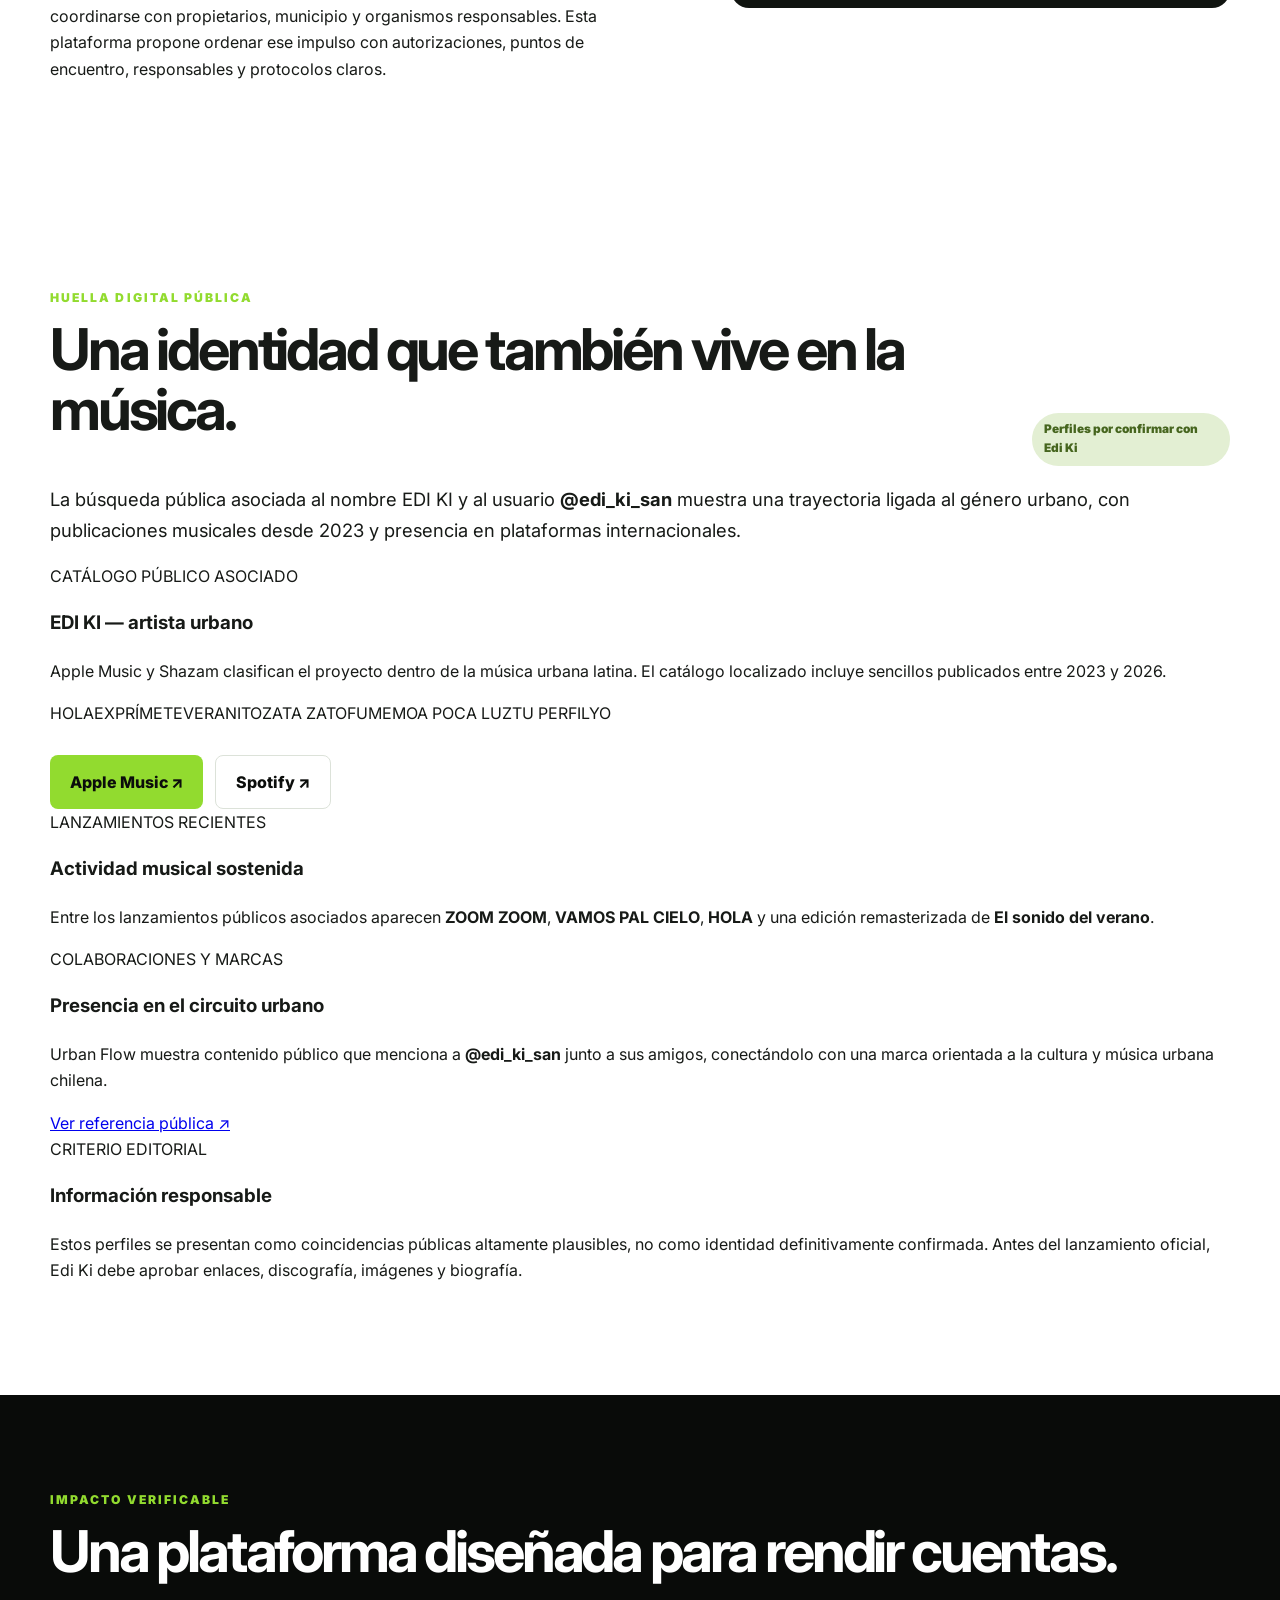
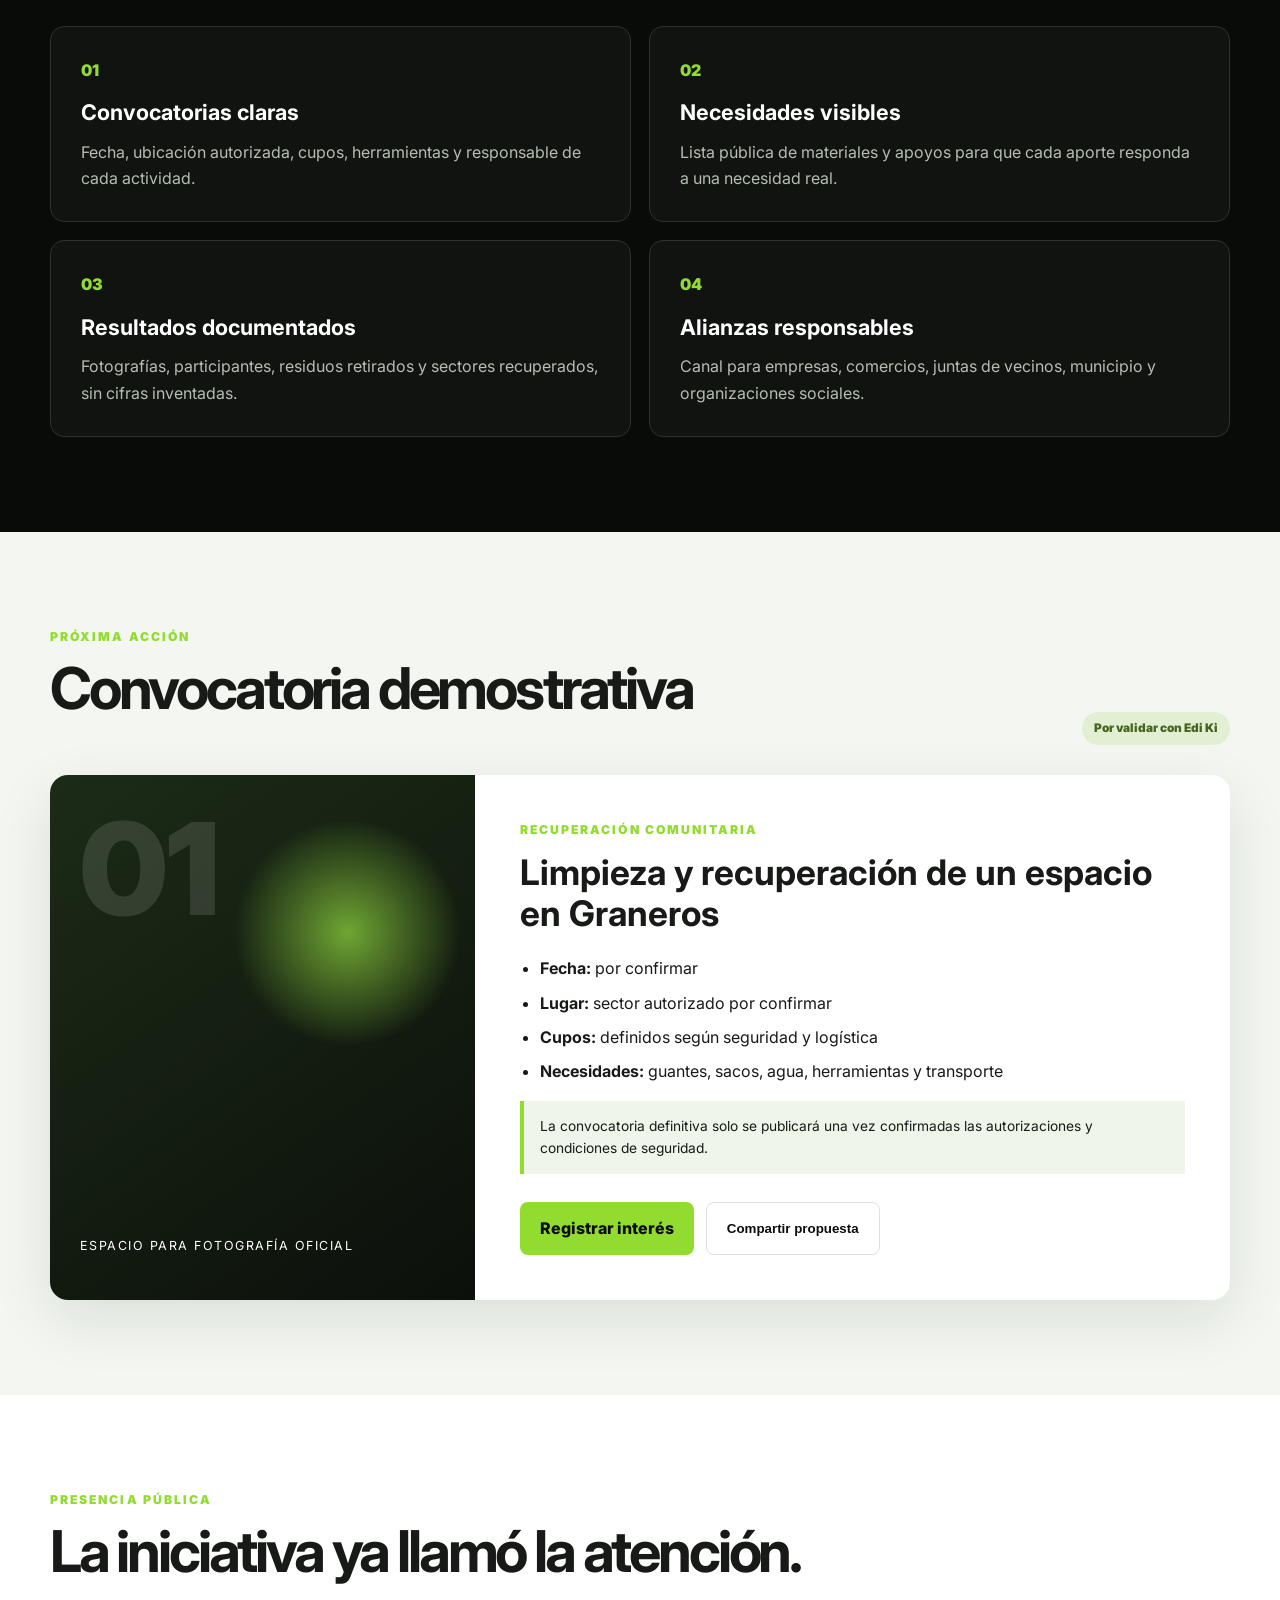
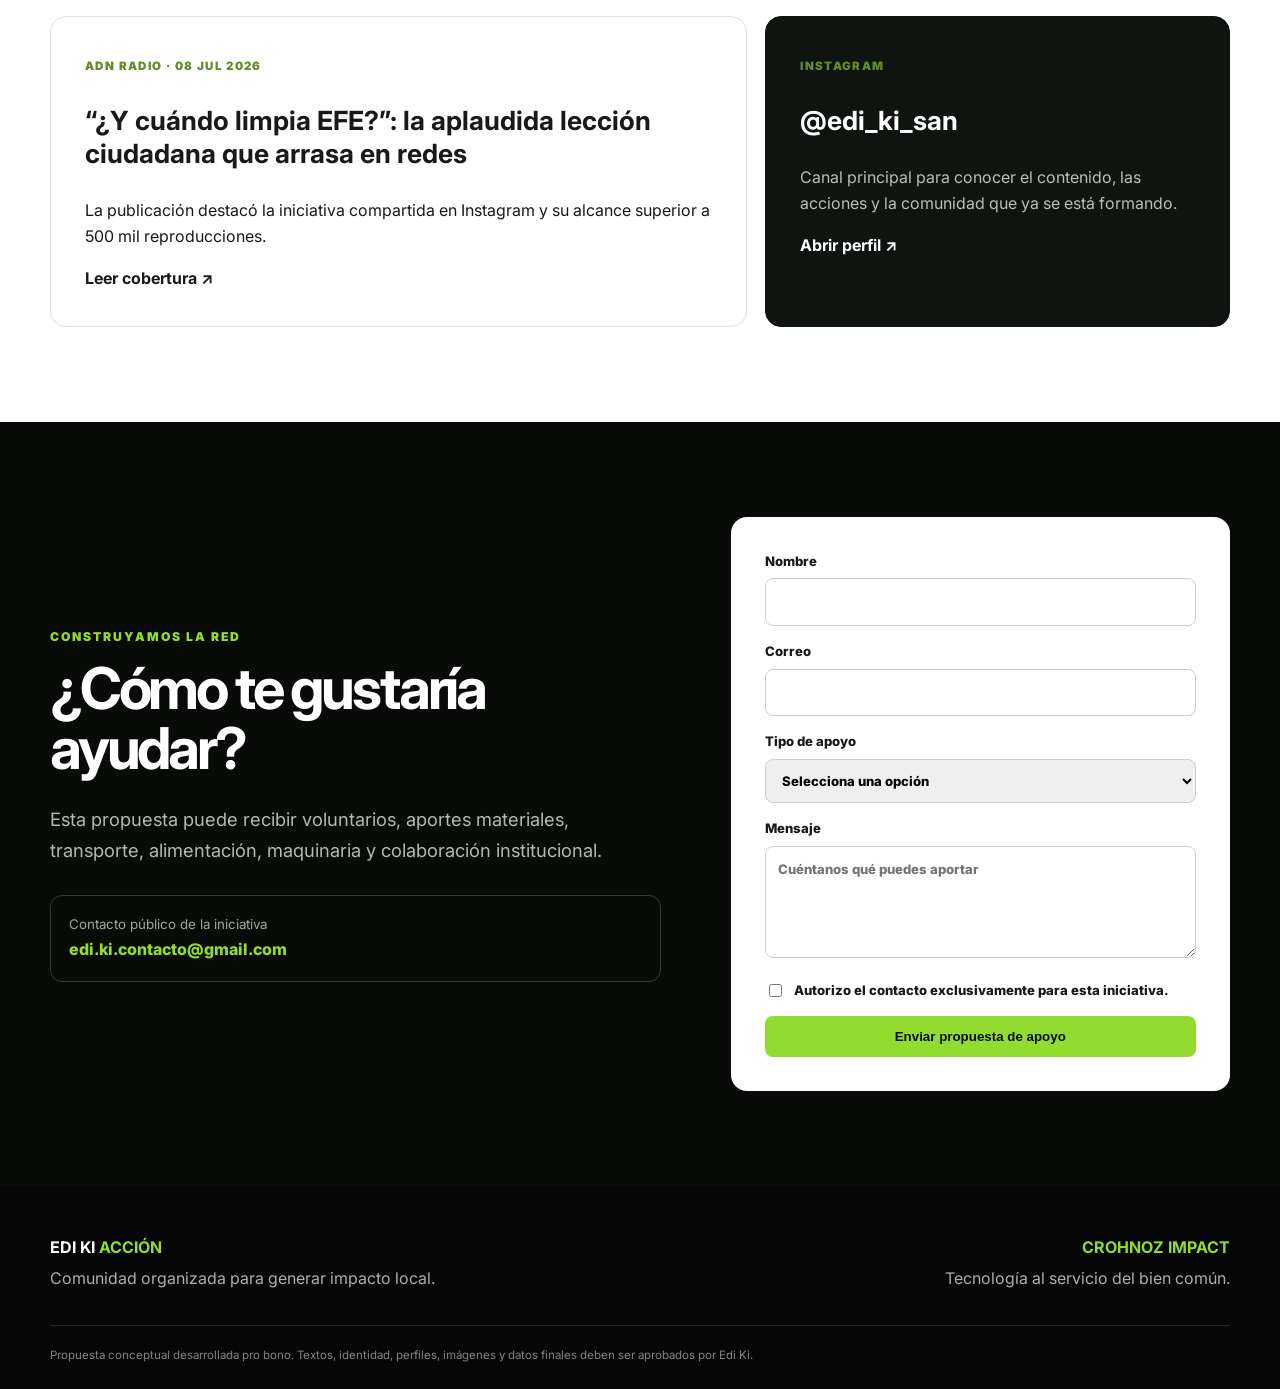
==== commit fbc69847: "feat: incorporar trayectoria publica y material digital de Edi Ki" ====
--- a/index.html
+++ b/index.html
@@ -3,7 +3,7 @@
 <head>
   <meta charset="utf-8">
   <meta name="viewport" content="width=device-width, initial-scale=1">
-  <meta name="description" content="Propuesta digital para Edi Ki: convocatorias, voluntariado y acción comunitaria en Graneros.">
+  <meta name="description" content="Propuesta digital para Edi Ki: trayectoria pública, música, convocatorias, voluntariado y acción comunitaria en Graneros.">
   <meta name="theme-color" content="#0b0d0b">
   <title>Edi Ki Acción | Comunidad en movimiento</title>
   <link rel="preconnect" href="https://fonts.googleapis.com">
@@ -13,12 +13,11 @@
 </head>
 <body>
   <div class="proposal-bar">Propuesta pro bono de <strong>Crohnoz Impact</strong> · Contenido sujeto a validación de Edi Ki</div>
-
   <header class="site-header">
     <a class="brand" href="#inicio" aria-label="Edi Ki Acción, inicio"><span>EDI KI</span><strong>ACCIÓN</strong></a>
     <button class="menu-toggle" type="button" aria-label="Abrir menú" aria-expanded="false">☰</button>
     <nav class="nav" aria-label="Navegación principal">
-      <a href="#historia">Historia</a><a href="#impacto">Impacto</a><a href="#convocatorias">Convocatorias</a><a href="#prensa">Prensa</a>
+      <a href="#historia">Historia</a><a href="#trayectoria">Trayectoria</a><a href="#impacto">Impacto</a><a href="#convocatorias">Convocatorias</a><a href="#prensa">Prensa</a>
       <a class="button button-small" href="#participar">Quiero ayudar</a>
     </nav>
   </header>
@@ -30,25 +29,23 @@
         <div class="hero-copy-block">
           <p class="eyebrow">Graneros · Región de O’Higgins</p>
           <h1>Cuando alguien da el primer paso, <span>una comunidad se mueve.</span></h1>
-          <p class="hero-copy">Una propuesta digital para transformar el alcance de Edi Ki en convocatorias organizadas, apoyo concreto y resultados visibles.</p>
+          <p class="hero-copy">Una propuesta digital para reunir la identidad pública, el alcance creativo y las acciones comunitarias de Edi Ki en un solo lugar.</p>
           <div class="actions">
             <a class="button" href="#participar">Sumarme a la iniciativa</a>
             <a class="button button-outline" href="https://www.instagram.com/edi_ki_san/" target="_blank" rel="noopener">Ver Instagram ↗</a>
           </div>
-          <div class="hero-proof">
-            <strong>+500 mil</strong><span>reproducciones alcanzó el registro destacado por ADN Radio.</span>
-          </div>
+          <div class="hero-proof"><strong>+500 mil</strong><span>reproducciones alcanzó el registro destacado por ADN Radio.</span></div>
         </div>
         <aside class="hero-card">
-          <span class="live-dot">● INICIATIVA CIUDADANA</span>
+          <span class="live-dot">● CREADOR · ARTISTA · ACCIÓN CIUDADANA</span>
           <h2>De una publicación a una red de acción.</h2>
-          <p>La web no reemplaza las redes sociales: las convierte en una herramienta para coordinar personas, materiales, aliados y permisos.</p>
-          <div class="mini-stats"><div><b>01</b><span>Convocar</span></div><div><b>02</b><span>Organizar</span></div><div><b>03</b><span>Demostrar</span></div></div>
+          <p>La web conecta su contenido, su música y su trabajo territorial con herramientas para coordinar personas, materiales, aliados y permisos.</p>
+          <div class="mini-stats"><div><b>01</b><span>Inspirar</span></div><div><b>02</b><span>Convocar</span></div><div><b>03</b><span>Organizar</span></div></div>
         </aside>
       </div>
     </section>
 
-    <section class="trust-strip"><div class="container trust-grid"><span>Voluntariado</span><span>Recuperación de espacios</span><span>Seguridad</span><span>Transparencia</span><span>Alianzas locales</span></div></section>
+    <section class="trust-strip"><div class="container trust-grid"><span>Contenido</span><span>Música urbana</span><span>Voluntariado</span><span>Recuperación de espacios</span><span>Alianzas locales</span></div></section>
 
     <section class="section" id="historia">
       <div class="container split">
@@ -60,6 +57,41 @@
           <p>La experiencia también mostró una necesidad concreta: toda intervención debe coordinarse con propietarios, municipio y organismos responsables. Esta plataforma propone ordenar ese impulso con autorizaciones, puntos de encuentro, responsables y protocolos claros.</p>
         </div>
         <blockquote class="quote-card"><span>“</span><p>El valor no está solamente en limpiar un lugar. Está en demostrar que la comunidad puede organizarse para recuperarlo.</p><footer>Concepto editorial de la propuesta</footer></blockquote>
+      </div>
+    </section>
+
+    <section class="section section-profile" id="trayectoria">
+      <div class="container">
+        <div class="section-heading"><div><p class="eyebrow">Huella digital pública</p><h2>Una identidad que también vive en la música.</h2></div><span class="status">Perfiles por confirmar con Edi Ki</span></div>
+        <p class="lead profile-intro">La búsqueda pública asociada al nombre EDI KI y al usuario <strong>@edi_ki_san</strong> muestra una trayectoria ligada al género urbano, con publicaciones musicales desde 2023 y presencia en plataformas internacionales.</p>
+        <div class="profile-grid">
+          <article class="profile-card profile-featured">
+            <span class="profile-kicker">CATÁLOGO PÚBLICO ASOCIADO</span>
+            <h3>EDI KI — artista urbano</h3>
+            <p>Apple Music y Shazam clasifican el proyecto dentro de la música urbana latina. El catálogo localizado incluye sencillos publicados entre 2023 y 2026.</p>
+            <div class="track-list"><span>HOLA</span><span>EXPRÍMETE</span><span>VERANITO</span><span>ZATA ZATO</span><span>FUMEMO</span><span>A POCA LUZ</span><span>TU PERFIL</span><span>YO</span></div>
+            <div class="actions compact-actions">
+              <a class="button" href="https://music.apple.com/us/artist/edi-ki/1709557721" target="_blank" rel="noopener">Apple Music ↗</a>
+              <a class="button button-light" href="https://open.spotify.com/artist/0bPt9eaaTm7LTUeW4XCjzD" target="_blank" rel="noopener">Spotify ↗</a>
+            </div>
+          </article>
+          <article class="profile-card">
+            <span class="profile-kicker">LANZAMIENTOS RECIENTES</span>
+            <h3>Actividad musical sostenida</h3>
+            <p>Entre los lanzamientos públicos asociados aparecen <strong>ZOOM ZOOM</strong>, <strong>VAMOS PAL CIELO</strong>, <strong>HOLA</strong> y una edición remasterizada de <strong>El sonido del verano</strong>.</p>
+          </article>
+          <article class="profile-card">
+            <span class="profile-kicker">COLABORACIONES Y MARCAS</span>
+            <h3>Presencia en el circuito urbano</h3>
+            <p>Urban Flow muestra contenido público que menciona a <strong>@edi_ki_san</strong> junto a sus amigos, conectándolo con una marca orientada a la cultura y música urbana chilena.</p>
+            <a class="text-link" href="https://urbanflowenergydrink.cl/" target="_blank" rel="noopener">Ver referencia pública ↗</a>
+          </article>
+          <article class="profile-card profile-note">
+            <span class="profile-kicker">CRITERIO EDITORIAL</span>
+            <h3>Información responsable</h3>
+            <p>Estos perfiles se presentan como coincidencias públicas altamente plausibles, no como identidad definitivamente confirmada. Antes del lanzamiento oficial, Edi Ki debe aprobar enlaces, discografía, imágenes y biografía.</p>
+          </article>
+        </div>
       </div>
     </section>
 
@@ -117,7 +149,7 @@
     </section>
   </main>
 
-  <footer><div class="container footer-content"><div><strong>EDI KI <span>ACCIÓN</span></strong><p>Comunidad organizada para generar impacto local.</p></div><div class="impact-brand"><strong>CROHNOZ IMPACT</strong><p>Tecnología al servicio del bien común.</p></div></div><div class="container legal">Propuesta conceptual desarrollada pro bono. Textos, identidad y datos finales deben ser aprobados por Edi Ki.</div></footer>
+  <footer><div class="container footer-content"><div><strong>EDI KI <span>ACCIÓN</span></strong><p>Comunidad organizada para generar impacto local.</p></div><div class="impact-brand"><strong>CROHNOZ IMPACT</strong><p>Tecnología al servicio del bien común.</p></div></div><div class="container legal">Propuesta conceptual desarrollada pro bono. Textos, identidad, perfiles, imágenes y datos finales deben ser aprobados por Edi Ki.</div></footer>
   <script src="script.js"></script>
 </body>
 </html>
--- a/styles.css
+++ b/styles.css
@@ -1 +1 @@
-:root{--bg:#0a0b0a;--panel:#111311;--green:#8bd126;--green-dark:#68a516;--text:#171917;--muted:#656b65;--line:#dde2dc;--white:#fff;--max:1180px}*{box-sizing:border-box}html{scroll-behavior:smooth}body{margin:0;font-family:Inter,system-ui,sans-serif;color:var(--text);background:#fff;line-height:1.6}.container{width:min(var(--max),calc(100% - 40px));margin:auto}.demo-banner{padding:8px 20px;background:#f1f4ed;color:#485044;text-align:center;font-size:.78rem;font-weight:700}.site-header{height:76px;padding:0 max(20px,calc((100% - var(--max))/2));display:flex;align-items:center;justify-content:space-between;background:var(--bg);color:#fff;position:sticky;top:0;z-index:20}.brand{display:flex;gap:8px;align-items:baseline;text-decoration:none;color:#fff;font-weight:800;font-size:1.35rem}.brand strong,.eyebrow,h1 span,footer span{color:var(--green)}.nav{display:flex;align-items:center;gap:24px}.nav a{color:#fff;text-decoration:none;font-size:.88rem}.nav a:hover{color:var(--green)}.menu-toggle{display:none;background:none;border:0;color:#fff;font-size:1.5rem}.button{display:inline-flex;align-items:center;justify-content:center;border:0;border-radius:6px;padding:13px 20px;background:var(--green);color:#0a0b0a;text-decoration:none;font-weight:800;cursor:pointer}.button:hover{background:var(--green-dark)}.button-small{padding:9px 14px}.button-outline{background:transparent;border:1px solid rgba(255,255,255,.65);color:#fff}.button-light{background:#fff;border:1px solid var(--line)}.hero{position:relative;min-height:610px;display:grid;align-items:center;background:linear-gradient(115deg,#0b0d0b 0%,#111811 48%,#293221 100%);overflow:hidden}.hero:after{content:"";position:absolute;inset:0;background-image:radial-gradient(circle at 78% 42%,rgba(139,209,38,.22),transparent 27%),repeating-linear-gradient(135deg,transparent 0 12px,rgba(255,255,255,.015) 12px 13px)}.hero-overlay{position:absolute;inset:0;background:linear-gradient(90deg,rgba(0,0,0,.88),rgba(0,0,0,.35))}.hero-content{position:relative;z-index:2;color:#fff;max-width:780px;margin-left:max(20px,calc((100% - var(--max))/2))}.eyebrow{font-size:.78rem;text-transform:uppercase;letter-spacing:.16em;font-weight:800;margin:0 0 12px}.hero h1{font-size:clamp(3rem,7vw,6rem);line-height:.98;letter-spacing:-.06em;max-width:850px;margin:0 0 24px;text-transform:uppercase}.hero-copy{max-width:660px;font-size:1.15rem;color:#e1e5df}.actions{display:flex;gap:12px;flex-wrap:wrap;margin-top:28px}.pillars{background:var(--bg);color:#fff;padding:32px 0}.grid{display:grid;gap:22px}.grid-4{grid-template-columns:repeat(4,1fr)}.pillars article{padding:8px 14px;border-left:1px solid #2b302a}.pillars span{font-size:1.8rem}.pillars h3{color:var(--green);font-size:.9rem;text-transform:uppercase;margin:8px 0 2px}.pillars p{font-size:.82rem;color:#c0c5bf;margin:0}.section{padding:90px 0}.section-muted{background:#f4f6f2}.section-dark{background:var(--bg);color:#fff}.section h2{font-size:clamp(2rem,4vw,3.4rem);line-height:1.1;letter-spacing:-.045em;margin:0 0 24px}.section p{max-width:720px}.split{display:grid;grid-template-columns:1.2fr .8fr;gap:64px;align-items:start}.quote-card{background:var(--bg);color:#fff;padding:42px;border-radius:14px}.quote-card blockquote{font-size:1.45rem;line-height:1.4;margin:0 0 24px}.quote-card p{color:var(--green)}.section-heading{display:flex;align-items:end;justify-content:space-between;gap:20px}.status{background:#e5eed7;color:#446513;padding:7px 12px;border-radius:99px;font-size:.75rem;font-weight:800}.event-card{display:grid;grid-template-columns:.8fr 1.2fr;overflow:hidden;background:#fff;border-radius:16px;box-shadow:0 14px 45px rgba(24,30,20,.09)}.event-visual{min-height:370px;background:linear-gradient(145deg,#526344,#1d2817);position:relative}.event-visual:after{content:"FOTOGRAFÍA OFICIAL POR INCORPORAR";position:absolute;inset:auto 25px 25px;color:#fff;font-weight:800;font-size:.8rem;letter-spacing:.08em}.event-content{padding:42px}.event-content h3{font-size:2rem;margin-top:0}.event-meta{list-style:none;padding:0;margin:20px 0}.event-meta li{margin:9px 0}.needs-grid{display:grid;grid-template-columns:repeat(4,1fr);gap:14px;margin-top:34px}.needs-grid div{min-height:130px;border:1px solid var(--line);border-radius:12px;display:grid;place-content:center;text-align:center;font-size:2rem}.needs-grid span{display:block;font-size:.85rem;font-weight:800;margin-top:8px}.muted-copy{color:#b4bbb2}.metrics{margin-top:42px}.metrics article{padding:28px;border:1px solid #30362f;border-radius:12px}.metrics strong{display:block;color:var(--green);font-size:2.5rem}.metrics span{color:#d5dad3}.support-form{display:grid;gap:16px;background:#f4f6f2;padding:34px;border-radius:14px}.support-form label{font-size:.84rem;font-weight:700}.support-form input,.support-form select,.support-form textarea{width:100%;margin-top:6px;border:1px solid #ccd2ca;border-radius:7px;padding:12px;background:#fff;font:inherit}.consent{display:flex!important;gap:9px;align-items:flex-start}.consent input{width:auto;margin-top:4px}.form-message{font-weight:700;margin:0}footer{background:#050605;color:#fff;padding:48px 0}.footer-content{display:flex;justify-content:space-between;gap:30px}.footer-content p{color:#aeb4ad;margin:4px 0}.impact{text-align:right}.impact strong{color:var(--green)}@media(max-width:850px){.menu-toggle{display:block}.nav{display:none;position:absolute;top:76px;left:0;right:0;padding:22px;background:var(--bg);flex-direction:column;align-items:flex-start}.nav.open{display:flex}.grid-4,.needs-grid{grid-template-columns:repeat(2,1fr)}.split,.event-card{grid-template-columns:1fr}.hero{min-height:540px}.hero-content{margin:auto}.event-visual{min-height:260px}}@media(max-width:520px){.container{width:min(100% - 28px,var(--max))}.hero h1{font-size:2.75rem}.section{padding:64px 0}.grid-4,.needs-grid{grid-template-columns:1fr}.section-heading,.footer-content{align-items:flex-start;flex-direction:column}.impact{text-align:left}.event-content,.quote-card,.support-form{padding:25px}.demo-banner{font-size:.68rem}}
+:root{--bg:#090b09;--panel:#121612;--green:#92db2f;--green2:#c6ff79;--text:#171a17;--muted:#687068;--line:#dce2d9;--white:#fff;--max:1180px}*{box-sizing:border-box}html{scroll-behavior:smooth}body{margin:0;font-family:Inter,system-ui,sans-serif;color:var(--text);background:#fff;line-height:1.65}.container{width:min(var(--max),calc(100% - 40px));margin:auto}.proposal-bar{padding:8px 20px;background:#eaf5dc;color:#30431b;text-align:center;font-size:.76rem}.site-header{height:76px;padding:0 max(20px,calc((100% - var(--max))/2));display:flex;align-items:center;justify-content:space-between;background:rgba(9,11,9,.96);backdrop-filter:blur(14px);position:sticky;top:0;z-index:20}.brand{display:flex;gap:8px;color:#fff;text-decoration:none;font-weight:900;font-size:1.3rem;letter-spacing:-.04em}.brand strong,.eyebrow,h1 span,footer span{color:var(--green)}.nav{display:flex;gap:24px;align-items:center}.nav a{color:#fff;text-decoration:none;font-size:.86rem;font-weight:600}.nav a:hover{color:var(--green)}.menu-toggle{display:none;background:none;border:0;color:#fff;font-size:1.45rem}.button{display:inline-flex;align-items:center;justify-content:center;border:0;border-radius:8px;padding:13px 20px;background:var(--green);color:#0b0d0b;text-decoration:none;font-weight:800;cursor:pointer;transition:.2s}.button:hover{transform:translateY(-1px);background:var(--green2)}.button-small{padding:9px 14px}.button-outline{background:transparent;color:#fff;border:1px solid #667064}.button-light{background:#fff;border:1px solid var(--line)}.hero{position:relative;overflow:hidden;background:radial-gradient(circle at 80% 20%,#28421b 0,transparent 32%),linear-gradient(135deg,#090b09,#121812);color:#fff;padding:95px 0}.hero:after{content:"";position:absolute;inset:0;background-image:linear-gradient(rgba(255,255,255,.025) 1px,transparent 1px),linear-gradient(90deg,rgba(255,255,255,.025) 1px,transparent 1px);background-size:48px 48px;mask-image:linear-gradient(to bottom,black,transparent)}.hero-grid{position:relative;z-index:2;display:grid;grid-template-columns:1.25fr .75fr;gap:70px;align-items:center}.hero h1{font-size:clamp(3rem,6.7vw,6.3rem);line-height:.96;letter-spacing:-.065em;text-transform:uppercase;margin:0 0 28px;max-width:900px}.hero-copy{font-size:1.18rem;color:#d4dbd1;max-width:710px}.eyebrow{font-size:.76rem;letter-spacing:.17em;text-transform:uppercase;font-weight:900;margin:0 0 12px}.actions{display:flex;gap:12px;flex-wrap:wrap;margin-top:28px}.hero-proof{margin-top:44px;display:flex;align-items:center;gap:18px;padding-top:22px;border-top:1px solid #2b3229;max-width:650px}.hero-proof strong{font-size:2rem;color:var(--green)}.hero-proof span{color:#b7c0b4;font-size:.86rem}.hero-card{background:linear-gradient(160deg,#172017,#0d100d);border:1px solid #303a2d;border-radius:18px;padding:38px;box-shadow:0 30px 80px rgba(0,0,0,.3)}.hero-card h2{font-size:2rem;line-height:1.1;margin:20px 0}.hero-card p{color:#b8c0b5}.live-dot{font-size:.7rem;color:var(--green);font-weight:900;letter-spacing:.12em}.mini-stats{display:grid;grid-template-columns:repeat(3,1fr);gap:10px;margin-top:30px}.mini-stats div{border-top:1px solid #33402f;padding-top:14px}.mini-stats b{display:block;color:var(--green)}.mini-stats span{font-size:.72rem;color:#adb6aa}.trust-strip{background:#fff;border-bottom:1px solid var(--line)}.trust-grid{display:grid;grid-template-columns:repeat(5,1fr);padding:20px 0;gap:12px}.trust-grid span{text-align:center;font-size:.75rem;font-weight:800;text-transform:uppercase;color:#4e564d}.section{padding:95px 0}.section-muted{background:#f3f6f1}.section-dark{background:var(--bg);color:#fff}.section h2{font-size:clamp(2.2rem,4.5vw,4.1rem);line-height:1.04;letter-spacing:-.055em;margin:0 0 26px}.lead{font-size:1.15rem}.split{display:grid;grid-template-columns:1.1fr .9fr;gap:70px;align-items:start}.quote-card{margin:0;background:#101410;color:#fff;border-radius:18px;padding:46px;position:relative}.quote-card>span{font-size:5rem;line-height:1;color:var(--green)}.quote-card p{font-size:1.45rem;line-height:1.35;margin:0 0 24px}.quote-card footer{color:#aab3a7;font-size:.8rem}.impact-grid{display:grid;grid-template-columns:repeat(2,1fr);gap:18px;margin-top:44px}.impact-grid article{border:1px solid #2c332b;background:#101310;border-radius:14px;padding:30px}.impact-grid span{color:var(--green);font-weight:900}.impact-grid h3{font-size:1.35rem;margin:12px 0 8px}.impact-grid p{color:#b6beb3;margin:0}.section-heading{display:flex;justify-content:space-between;align-items:end;gap:20px}.status{padding:7px 12px;border-radius:99px;background:#e3efd3;color:#46651e;font-size:.74rem;font-weight:900}.event-card{display:grid;grid-template-columns:.72fr 1.28fr;background:#fff;border-radius:18px;overflow:hidden;box-shadow:0 20px 60px rgba(20,30,16,.1);margin-top:30px}.event-art{min-height:430px;padding:30px;display:flex;flex-direction:column;justify-content:space-between;background:radial-gradient(circle at 70% 30%,#6fa633,transparent 24%),linear-gradient(145deg,#1c2b17,#0c100b);color:#fff}.event-number{font-size:8rem;font-weight:900;line-height:1;color:rgba(255,255,255,.12)}.event-art p{font-size:.78rem;text-transform:uppercase;letter-spacing:.12em}.event-content{padding:45px}.event-content h3{font-size:2.2rem;line-height:1.15;margin:0 0 22px}.event-content ul{padding-left:20px}.event-content li{margin:8px 0}.notice{background:#f0f5e9;border-left:4px solid var(--green);padding:14px 16px;font-size:.86rem}.media-grid{display:grid;grid-template-columns:1.2fr .8fr;gap:18px;margin-top:35px}.media-card{display:block;text-decoration:none;color:inherit;border:1px solid var(--line);border-radius:16px;padding:34px;transition:.2s}.media-card:hover{transform:translateY(-3px);box-shadow:0 16px 50px rgba(18,28,15,.08)}.media-card span{font-size:.72rem;font-weight:900;color:#638d29;letter-spacing:.12em}.media-card h3{font-size:1.65rem;line-height:1.25}.social-card{background:#101410;color:#fff;border-color:#101410}.social-card p{color:#b9c0b7}.form-layout{align-items:center}.muted{color:#b2bbb0}.contact-box{margin-top:30px;padding:18px;border:1px solid #313930;border-radius:12px}.contact-box small{display:block;color:#9fa89d}.contact-box a{color:var(--green);font-weight:800;text-decoration:none}.support-form{display:grid;gap:15px;background:#fff;color:var(--text);padding:34px;border-radius:16px}.support-form label{font-size:.82rem;font-weight:800}.support-form input,.support-form select,.support-form textarea{width:100%;margin-top:6px;padding:12px;border:1px solid #cbd2c8;border-radius:8px;font:inherit}.consent{display:flex!important;gap:9px;align-items:flex-start}.consent input{width:auto;margin-top:4px}.hidden{display:none}footer{background:#050605;color:#fff;padding:48px 0 24px}.footer-content{display:flex;justify-content:space-between;gap:30px}.footer-content p{color:#aab1a8;margin:4px 0}.impact-brand{text-align:right}.impact-brand strong{color:var(--green)}.legal{border-top:1px solid #20251f;margin-top:30px;padding-top:20px;color:#7f877d;font-size:.72rem}@media(max-width:900px){.menu-toggle{display:block}.nav{display:none;position:absolute;top:76px;left:0;right:0;background:var(--bg);padding:22px;flex-direction:column;align-items:flex-start}.nav.open{display:flex}.hero-grid,.split,.event-card,.media-grid{grid-template-columns:1fr}.hero-card{max-width:620px}.trust-grid{grid-template-columns:repeat(2,1fr)}.event-art{min-height:280px}.impact-grid{grid-template-columns:1fr}}@media(max-width:560px){.container{width:min(var(--max),calc(100% - 28px))}.hero{padding:70px 0}.hero h1{font-size:2.7rem}.section{padding:68px 0}.section-heading,.footer-content{flex-direction:column;align-items:flex-start}.impact-brand{text-align:left}.hero-card,.quote-card,.event-content,.support-form{padding:25px}.mini-stats{grid-template-columns:1fr}.trust-grid{grid-template-columns:1fr}.proposal-bar{font-size:.68rem}}
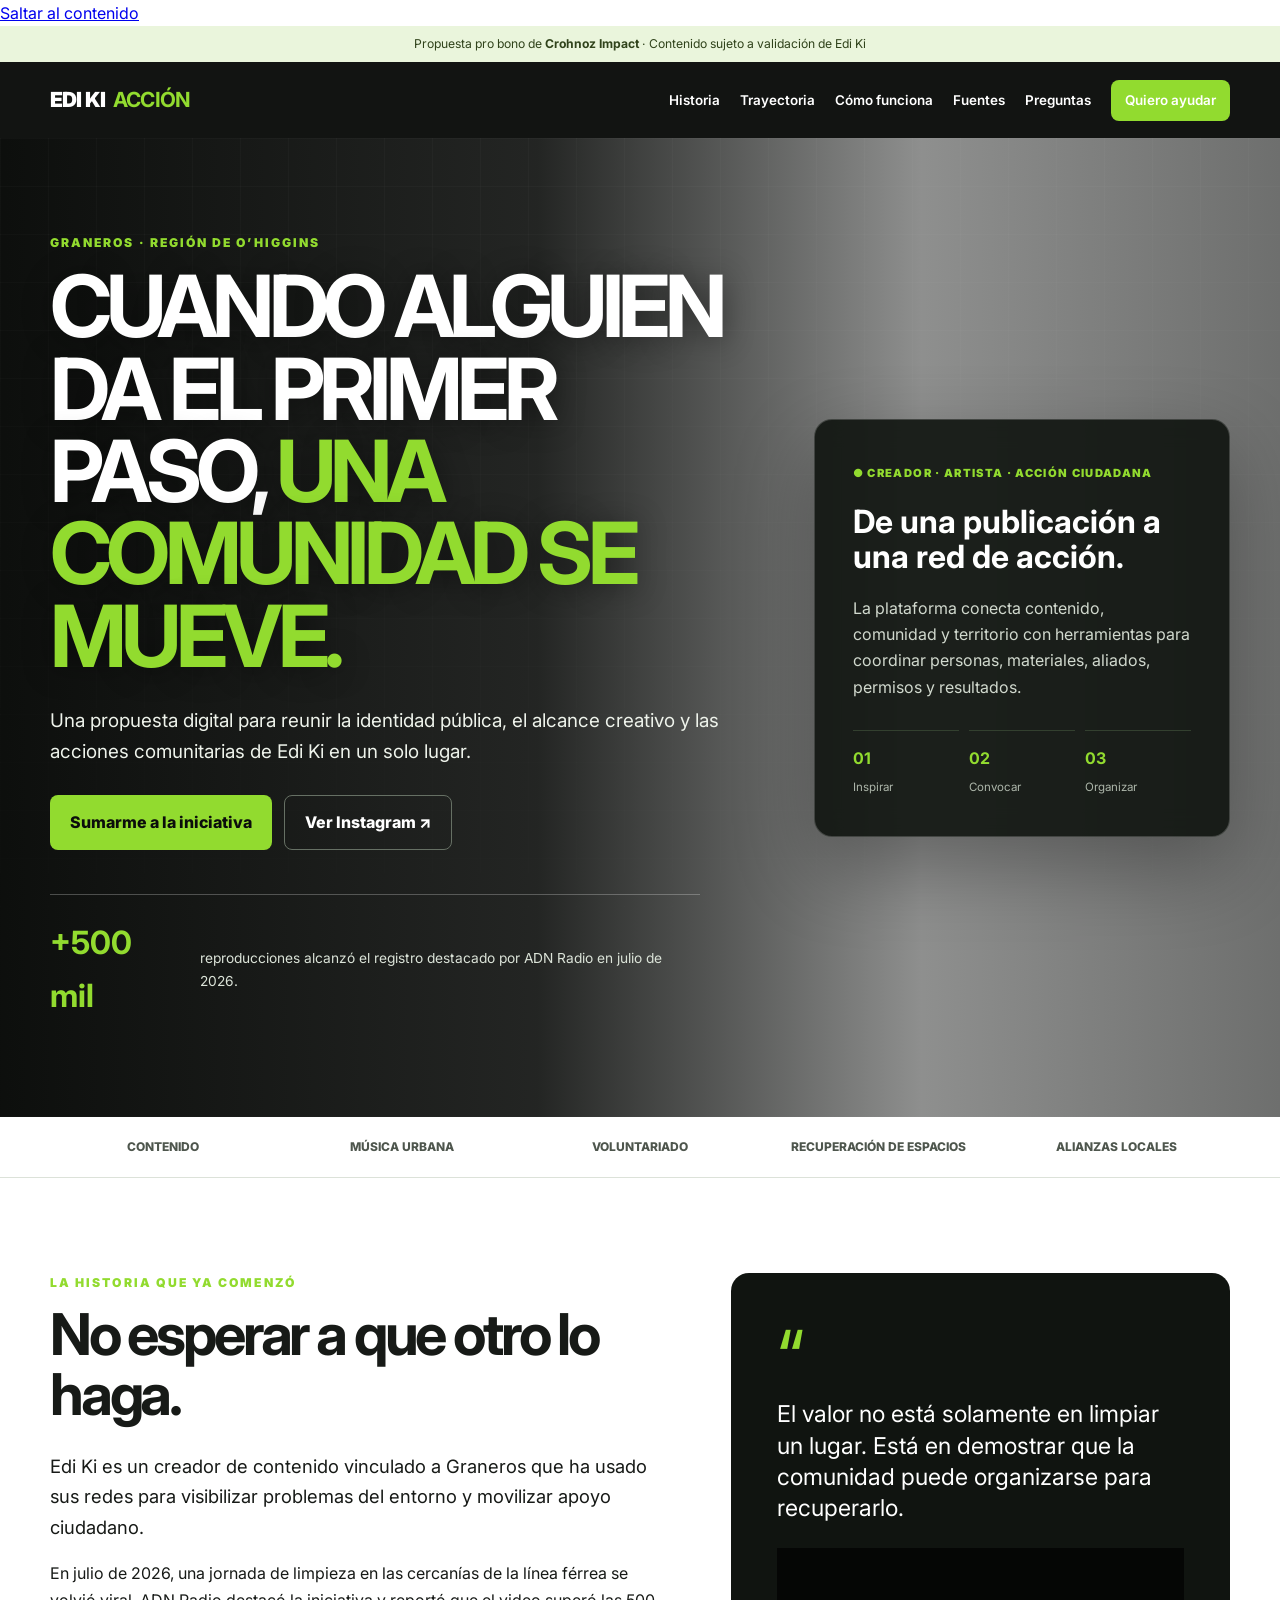
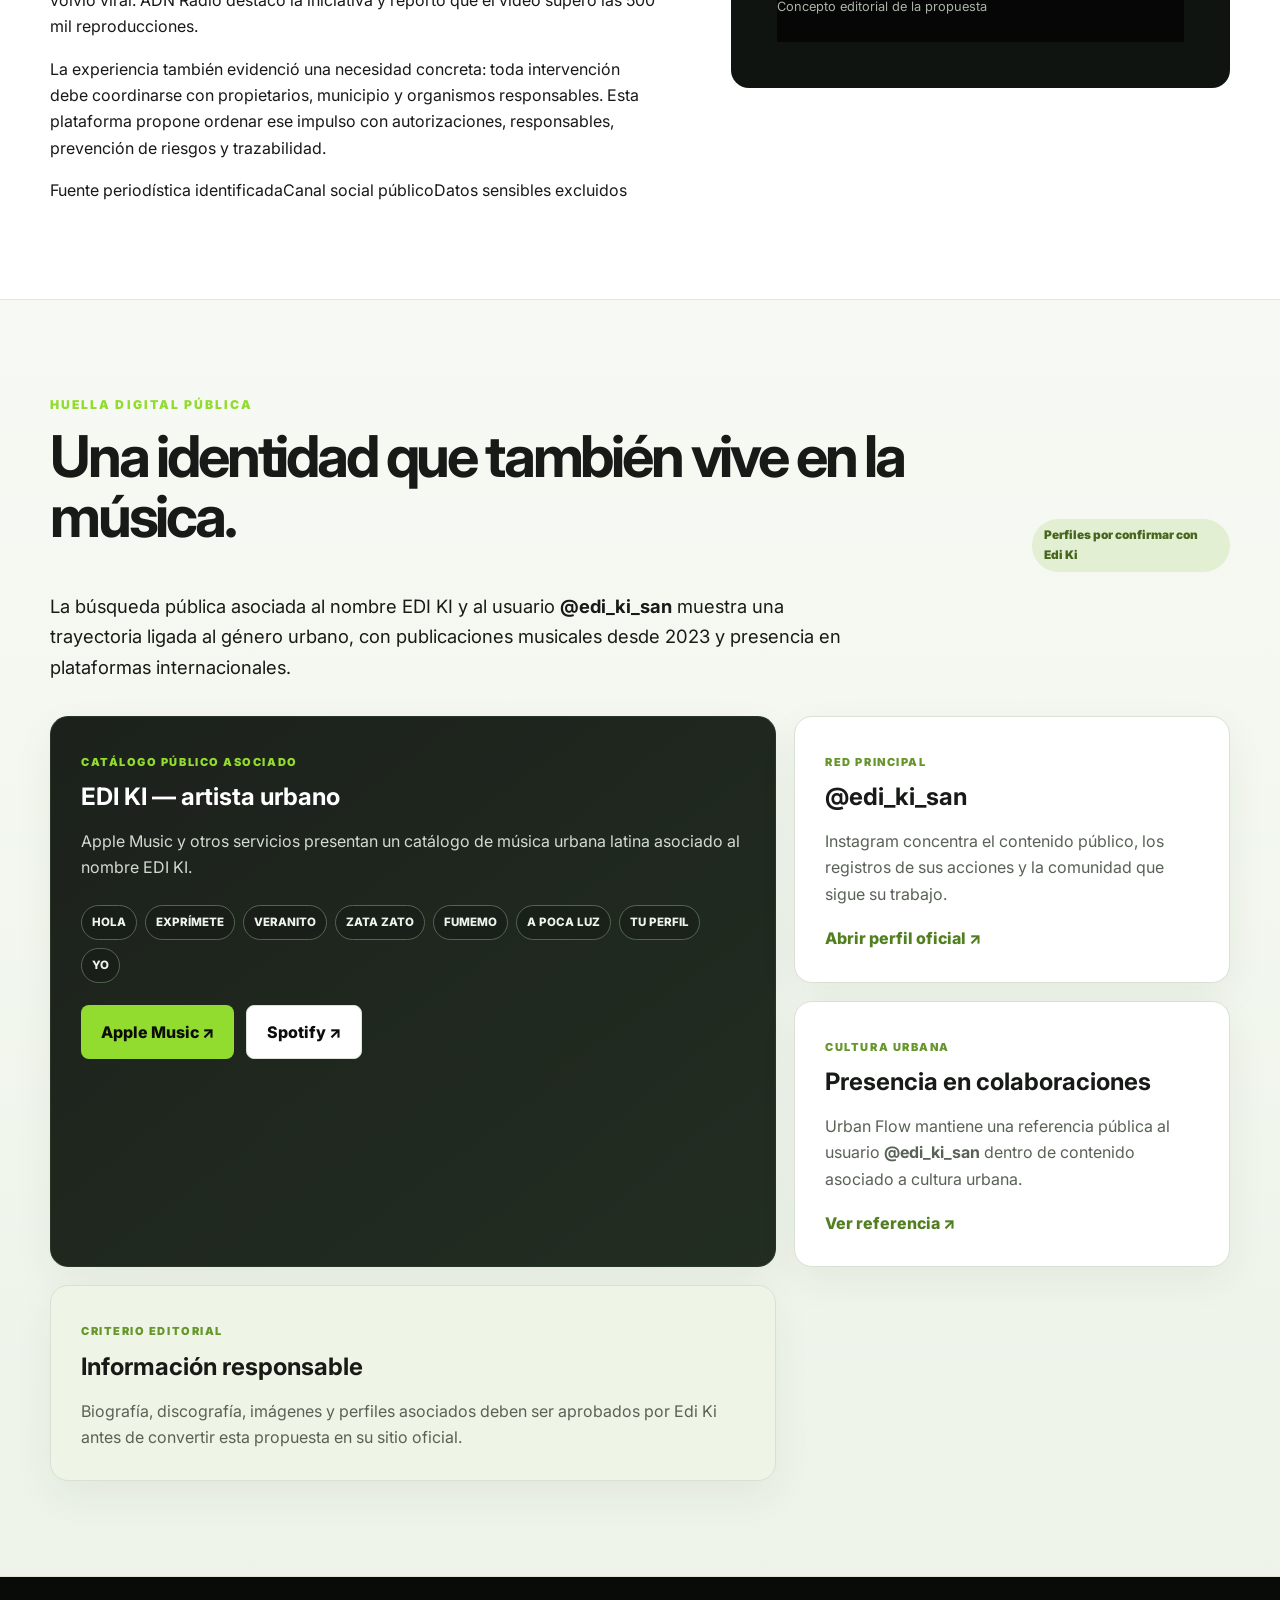
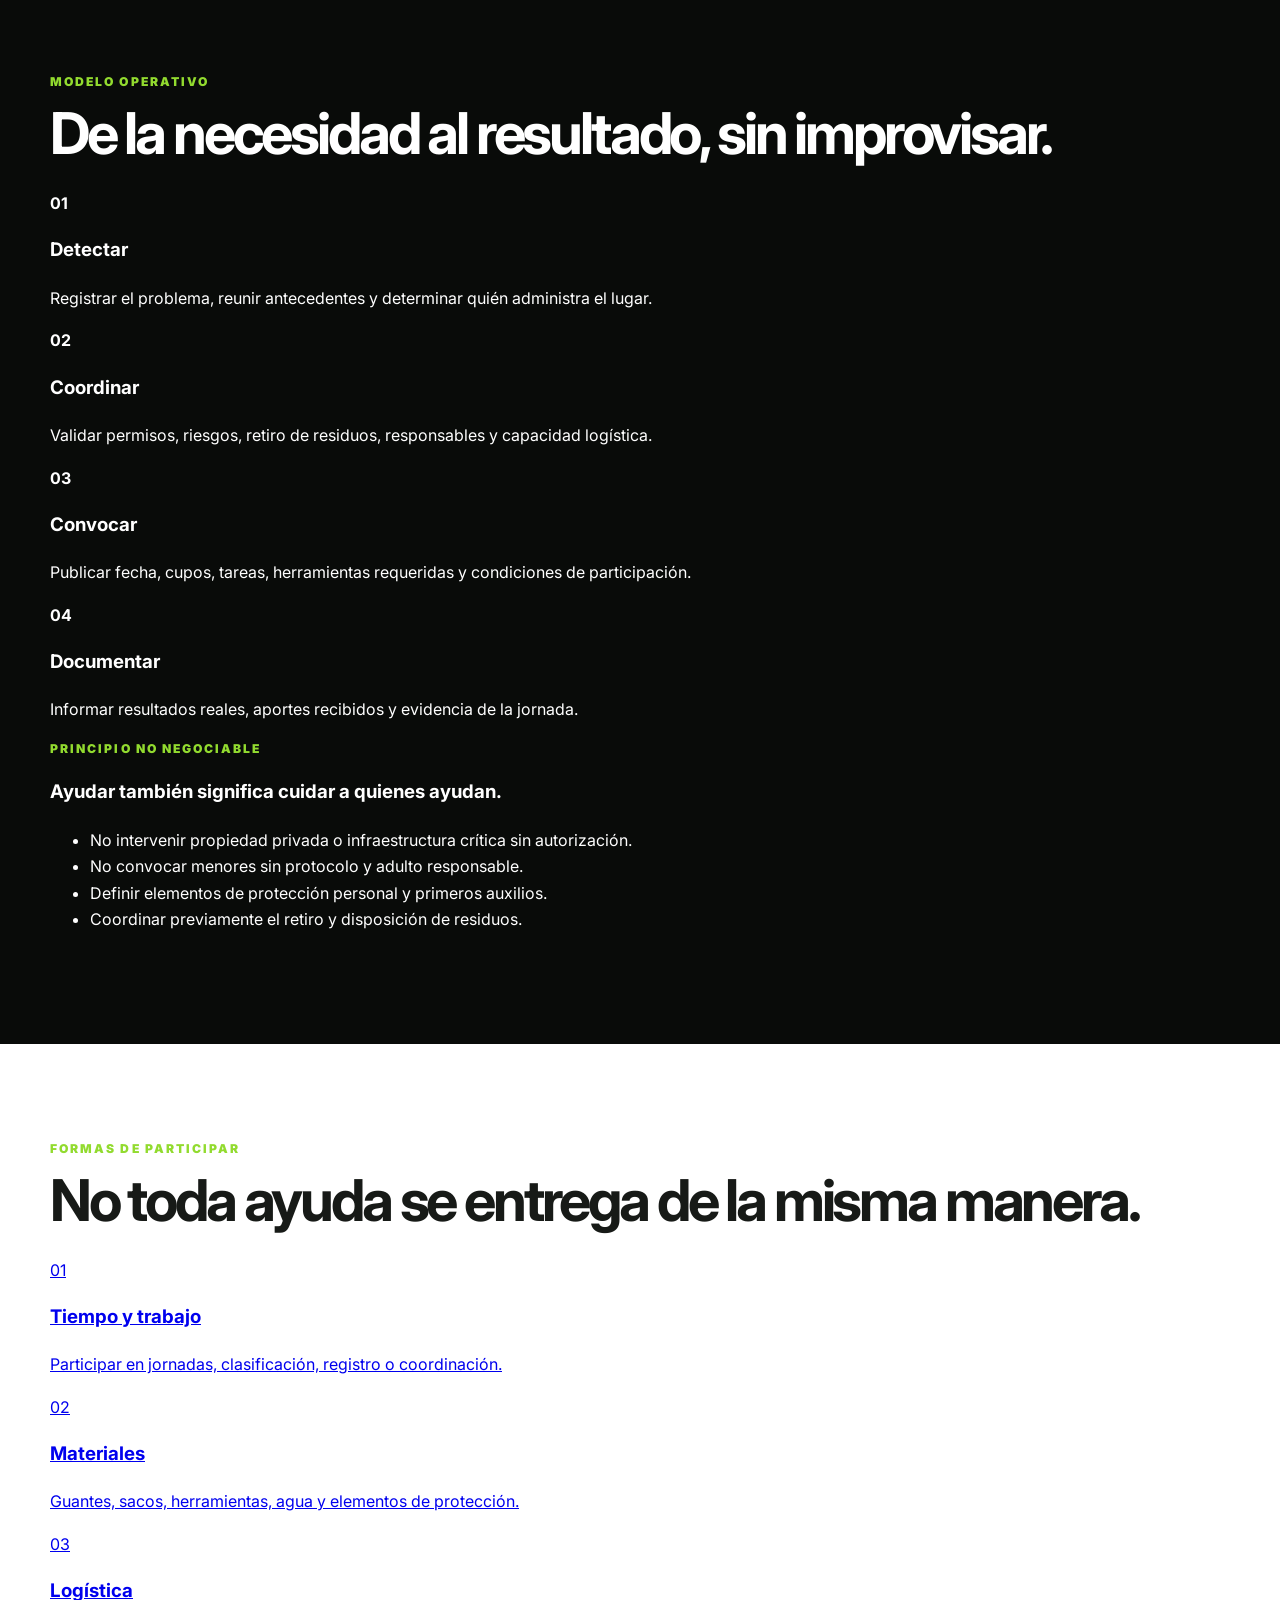
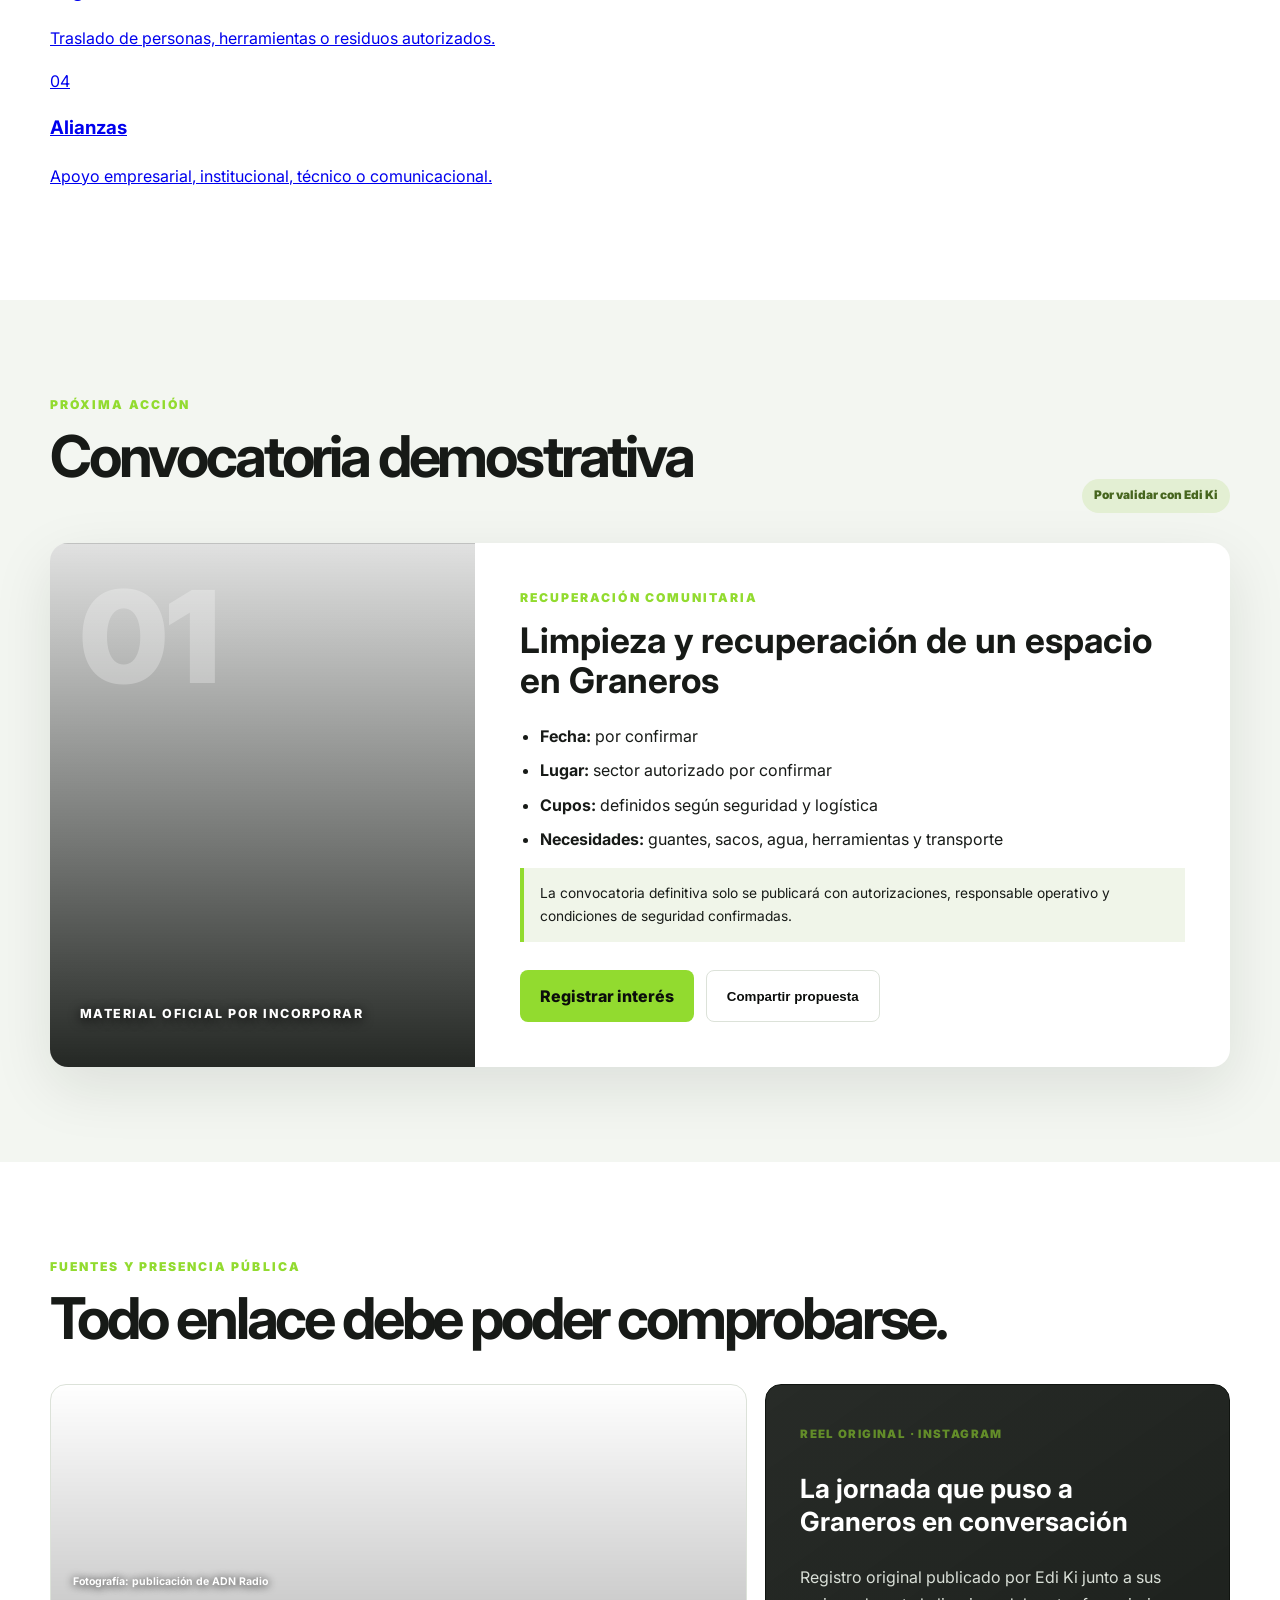
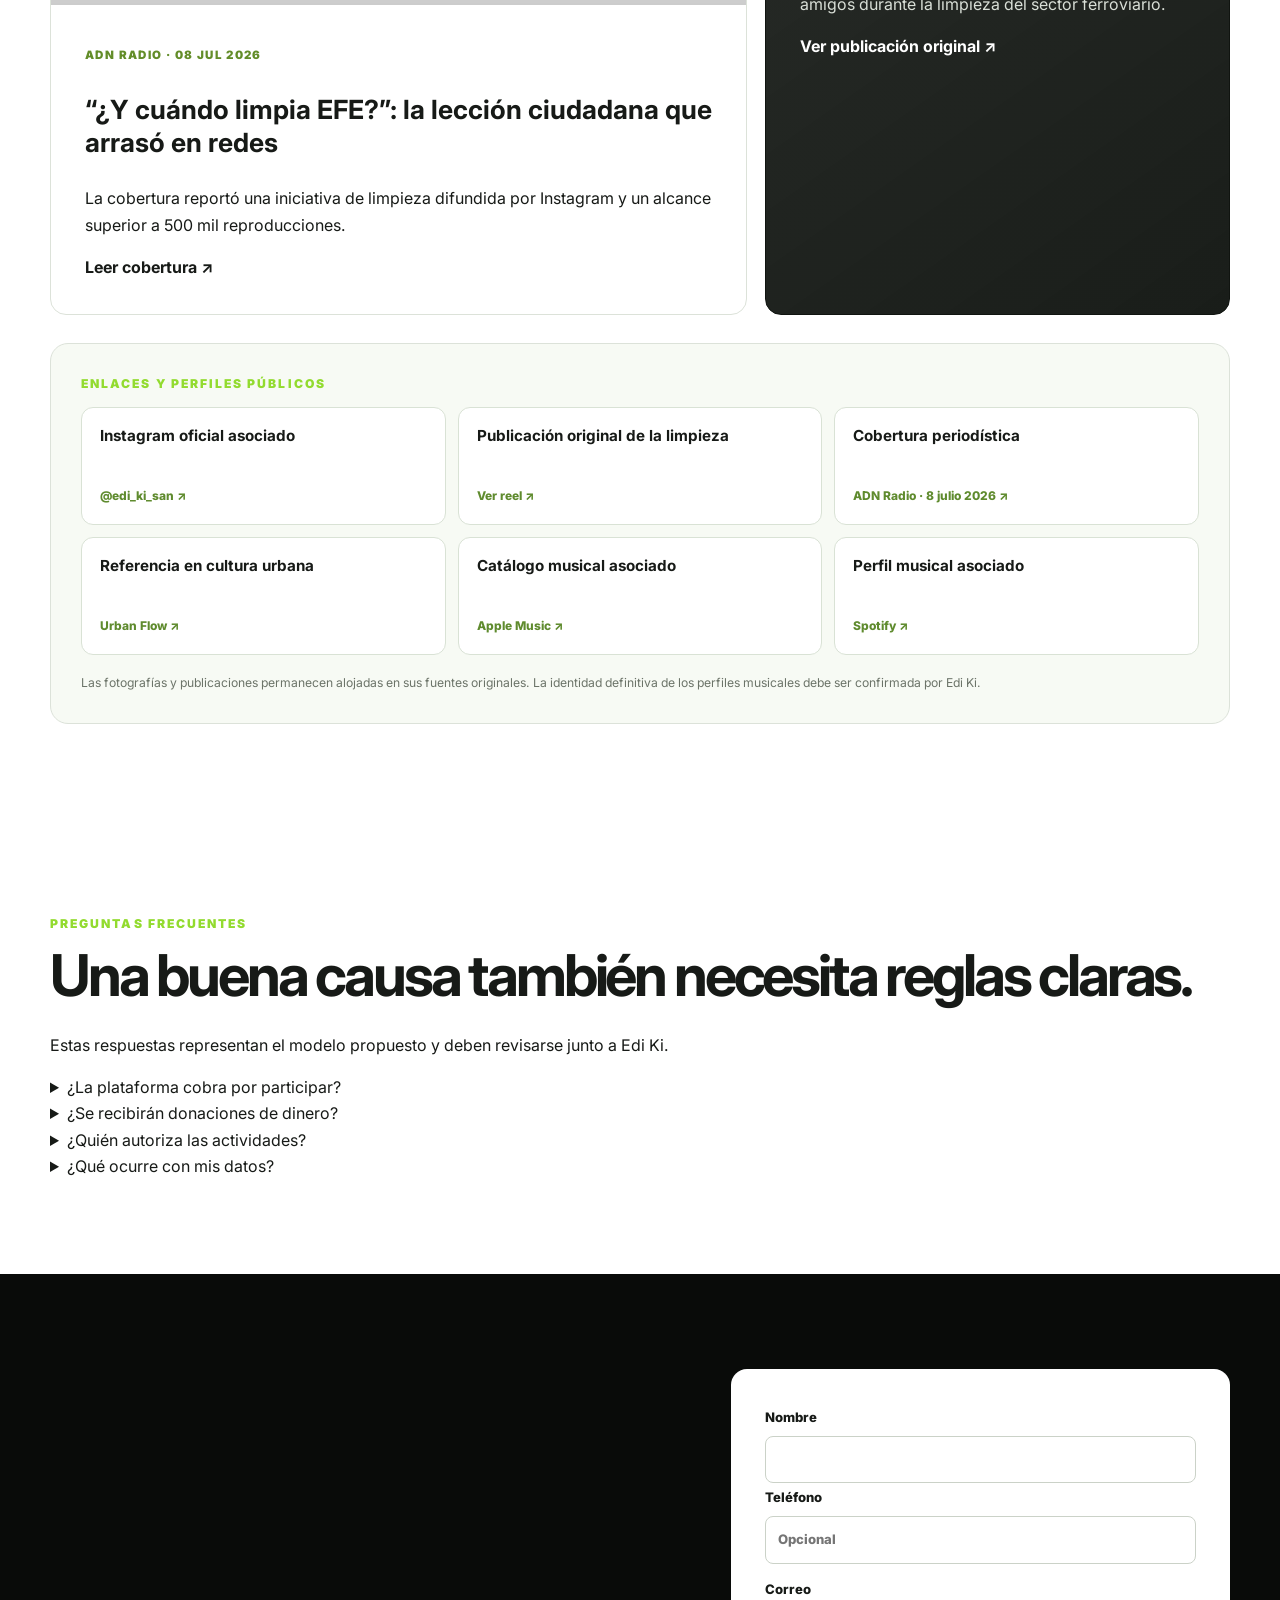
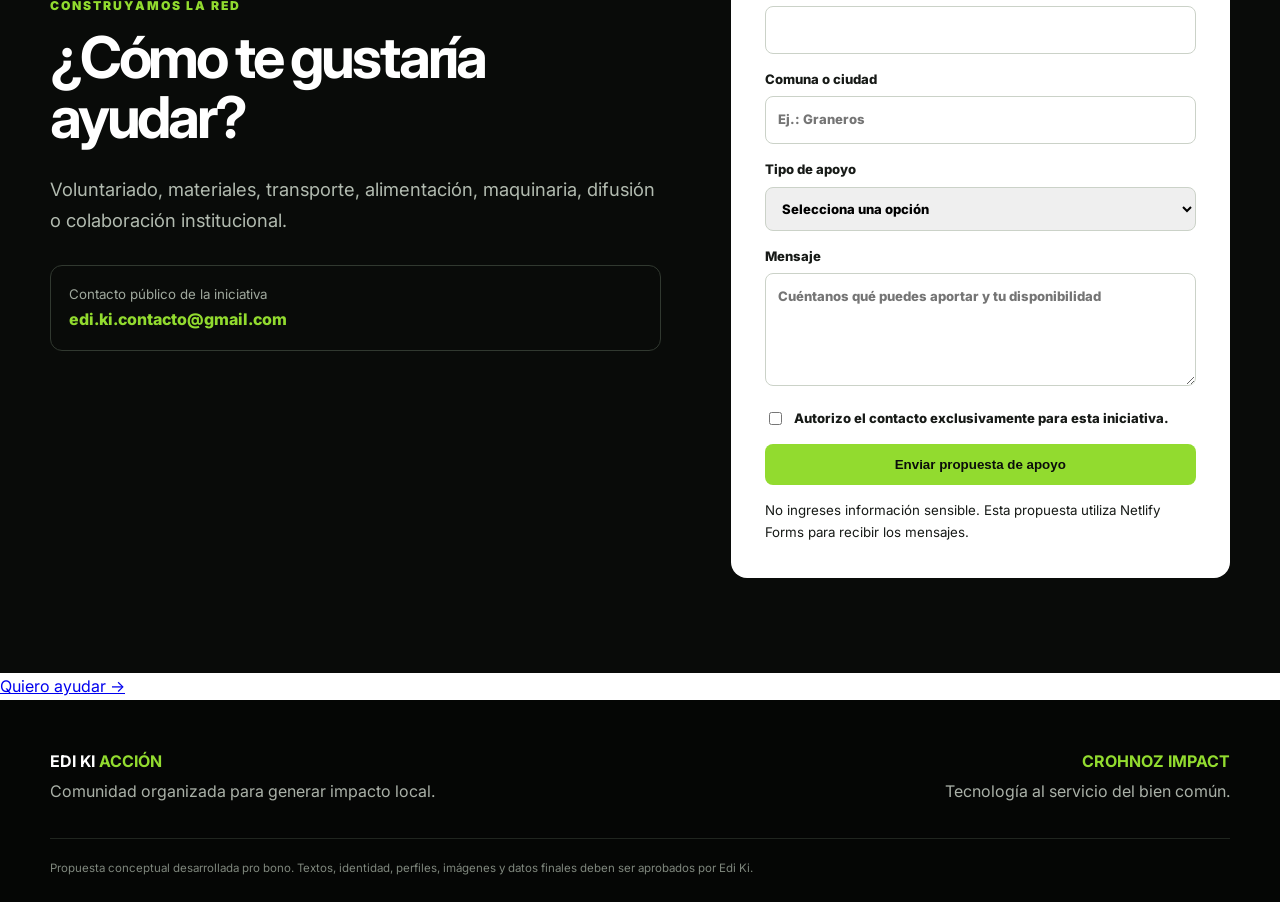
==== commit f38f5a4a: "feat: robustecer landing con flujo de apoyo, seguridad y FAQ" ====
--- a/index.html
+++ b/index.html
@@ -3,8 +3,13 @@
 <head>
   <meta charset="utf-8">
   <meta name="viewport" content="width=device-width, initial-scale=1">
-  <meta name="description" content="Propuesta digital para Edi Ki: trayectoria pública, música, convocatorias, voluntariado y acción comunitaria en Graneros.">
-  <meta name="theme-color" content="#0b0d0b">
+  <meta name="description" content="Edi Ki Acción: propuesta digital para organizar voluntariado, aportes, alianzas y recuperación responsable de espacios comunitarios en Graneros.">
+  <meta name="theme-color" content="#090b09">
+  <meta property="og:title" content="Edi Ki Acción | Comunidad en movimiento">
+  <meta property="og:description" content="Una plataforma para convertir alcance social en convocatorias organizadas, apoyo concreto y resultados verificables.">
+  <meta property="og:type" content="website">
+  <meta property="og:url" content="https://edi-ki.netlify.app/">
+  <meta name="twitter:card" content="summary_large_image">
   <title>Edi Ki Acción | Comunidad en movimiento</title>
   <link rel="preconnect" href="https://fonts.googleapis.com">
   <link rel="preconnect" href="https://fonts.gstatic.com" crossorigin>
@@ -12,19 +17,19 @@
   <link rel="stylesheet" href="styles.css">
 </head>
 <body>
+  <a class="skip-link" href="#contenido">Saltar al contenido</a>
   <div class="proposal-bar">Propuesta pro bono de <strong>Crohnoz Impact</strong> · Contenido sujeto a validación de Edi Ki</div>
   <header class="site-header">
     <a class="brand" href="#inicio" aria-label="Edi Ki Acción, inicio"><span>EDI KI</span><strong>ACCIÓN</strong></a>
-    <button class="menu-toggle" type="button" aria-label="Abrir menú" aria-expanded="false">☰</button>
-    <nav class="nav" aria-label="Navegación principal">
-      <a href="#historia">Historia</a><a href="#trayectoria">Trayectoria</a><a href="#impacto">Impacto</a><a href="#convocatorias">Convocatorias</a><a href="#prensa">Prensa</a>
+    <button class="menu-toggle" type="button" aria-label="Abrir menú" aria-expanded="false" aria-controls="main-nav">☰</button>
+    <nav class="nav" id="main-nav" aria-label="Navegación principal">
+      <a href="#historia">Historia</a><a href="#trayectoria">Trayectoria</a><a href="#modelo">Cómo funciona</a><a href="#prensa">Fuentes</a><a href="#faq">Preguntas</a>
       <a class="button button-small" href="#participar">Quiero ayudar</a>
     </nav>
   </header>
 
-  <main>
+  <main id="contenido">
     <section class="hero" id="inicio">
-      <div class="hero-glow"></div>
       <div class="container hero-grid">
         <div class="hero-copy-block">
           <p class="eyebrow">Graneros · Región de O’Higgins</p>
@@ -32,20 +37,20 @@
           <p class="hero-copy">Una propuesta digital para reunir la identidad pública, el alcance creativo y las acciones comunitarias de Edi Ki en un solo lugar.</p>
           <div class="actions">
             <a class="button" href="#participar">Sumarme a la iniciativa</a>
-            <a class="button button-outline" href="https://www.instagram.com/edi_ki_san/" target="_blank" rel="noopener">Ver Instagram ↗</a>
+            <a class="button button-outline" href="https://www.instagram.com/edi_ki_san/" target="_blank" rel="noopener noreferrer">Ver Instagram ↗</a>
           </div>
-          <div class="hero-proof"><strong>+500 mil</strong><span>reproducciones alcanzó el registro destacado por ADN Radio.</span></div>
+          <div class="hero-proof"><strong>+500 mil</strong><span>reproducciones alcanzó el registro destacado por ADN Radio en julio de 2026.</span></div>
         </div>
-        <aside class="hero-card">
+        <aside class="hero-card" aria-label="Objetivo de la plataforma">
           <span class="live-dot">● CREADOR · ARTISTA · ACCIÓN CIUDADANA</span>
           <h2>De una publicación a una red de acción.</h2>
-          <p>La web conecta su contenido, su música y su trabajo territorial con herramientas para coordinar personas, materiales, aliados y permisos.</p>
+          <p>La plataforma conecta contenido, comunidad y territorio con herramientas para coordinar personas, materiales, aliados, permisos y resultados.</p>
           <div class="mini-stats"><div><b>01</b><span>Inspirar</span></div><div><b>02</b><span>Convocar</span></div><div><b>03</b><span>Organizar</span></div></div>
         </aside>
       </div>
     </section>
 
-    <section class="trust-strip"><div class="container trust-grid"><span>Contenido</span><span>Música urbana</span><span>Voluntariado</span><span>Recuperación de espacios</span><span>Alianzas locales</span></div></section>
+    <section class="trust-strip" aria-label="Áreas de la iniciativa"><div class="container trust-grid"><span>Contenido</span><span>Música urbana</span><span>Voluntariado</span><span>Recuperación de espacios</span><span>Alianzas locales</span></div></section>
 
     <section class="section" id="historia">
       <div class="container split">
@@ -53,8 +58,9 @@
           <p class="eyebrow">La historia que ya comenzó</p>
           <h2>No esperar a que otro lo haga.</h2>
           <p class="lead">Edi Ki es un creador de contenido vinculado a Graneros que ha usado sus redes para visibilizar problemas del entorno y movilizar apoyo ciudadano.</p>
-          <p>En julio de 2026, una de sus jornadas de limpieza en las cercanías de la línea férrea se volvió viral. ADN Radio destacó la iniciativa y reportó que el video superó las 500 mil reproducciones.</p>
-          <p>La experiencia también mostró una necesidad concreta: toda intervención debe coordinarse con propietarios, municipio y organismos responsables. Esta plataforma propone ordenar ese impulso con autorizaciones, puntos de encuentro, responsables y protocolos claros.</p>
+          <p>En julio de 2026, una jornada de limpieza en las cercanías de la línea férrea se volvió viral. ADN Radio destacó la iniciativa y reportó que el video superó las 500 mil reproducciones.</p>
+          <p>La experiencia también evidenció una necesidad concreta: toda intervención debe coordinarse con propietarios, municipio y organismos responsables. Esta plataforma propone ordenar ese impulso con autorizaciones, responsables, prevención de riesgos y trazabilidad.</p>
+          <div class="fact-row"><span>Fuente periodística identificada</span><span>Canal social público</span><span>Datos sensibles excluidos</span></div>
         </div>
         <blockquote class="quote-card"><span>“</span><p>El valor no está solamente en limpiar un lugar. Está en demostrar que la comunidad puede organizarse para recuperarlo.</p><footer>Concepto editorial de la propuesta</footer></blockquote>
       </div>
@@ -65,44 +71,35 @@
         <div class="section-heading"><div><p class="eyebrow">Huella digital pública</p><h2>Una identidad que también vive en la música.</h2></div><span class="status">Perfiles por confirmar con Edi Ki</span></div>
         <p class="lead profile-intro">La búsqueda pública asociada al nombre EDI KI y al usuario <strong>@edi_ki_san</strong> muestra una trayectoria ligada al género urbano, con publicaciones musicales desde 2023 y presencia en plataformas internacionales.</p>
         <div class="profile-grid">
-          <article class="profile-card profile-featured">
-            <span class="profile-kicker">CATÁLOGO PÚBLICO ASOCIADO</span>
-            <h3>EDI KI — artista urbano</h3>
-            <p>Apple Music y Shazam clasifican el proyecto dentro de la música urbana latina. El catálogo localizado incluye sencillos publicados entre 2023 y 2026.</p>
-            <div class="track-list"><span>HOLA</span><span>EXPRÍMETE</span><span>VERANITO</span><span>ZATA ZATO</span><span>FUMEMO</span><span>A POCA LUZ</span><span>TU PERFIL</span><span>YO</span></div>
-            <div class="actions compact-actions">
-              <a class="button" href="https://music.apple.com/us/artist/edi-ki/1709557721" target="_blank" rel="noopener">Apple Music ↗</a>
-              <a class="button button-light" href="https://open.spotify.com/artist/0bPt9eaaTm7LTUeW4XCjzD" target="_blank" rel="noopener">Spotify ↗</a>
-            </div>
-          </article>
-          <article class="profile-card">
-            <span class="profile-kicker">LANZAMIENTOS RECIENTES</span>
-            <h3>Actividad musical sostenida</h3>
-            <p>Entre los lanzamientos públicos asociados aparecen <strong>ZOOM ZOOM</strong>, <strong>VAMOS PAL CIELO</strong>, <strong>HOLA</strong> y una edición remasterizada de <strong>El sonido del verano</strong>.</p>
-          </article>
-          <article class="profile-card">
-            <span class="profile-kicker">COLABORACIONES Y MARCAS</span>
-            <h3>Presencia en el circuito urbano</h3>
-            <p>Urban Flow muestra contenido público que menciona a <strong>@edi_ki_san</strong> junto a sus amigos, conectándolo con una marca orientada a la cultura y música urbana chilena.</p>
-            <a class="text-link" href="https://urbanflowenergydrink.cl/" target="_blank" rel="noopener">Ver referencia pública ↗</a>
-          </article>
-          <article class="profile-card profile-note">
-            <span class="profile-kicker">CRITERIO EDITORIAL</span>
-            <h3>Información responsable</h3>
-            <p>Estos perfiles se presentan como coincidencias públicas altamente plausibles, no como identidad definitivamente confirmada. Antes del lanzamiento oficial, Edi Ki debe aprobar enlaces, discografía, imágenes y biografía.</p>
-          </article>
+          <article class="profile-card profile-featured"><span class="profile-kicker">CATÁLOGO PÚBLICO ASOCIADO</span><h3>EDI KI — artista urbano</h3><p>Apple Music y otros servicios presentan un catálogo de música urbana latina asociado al nombre EDI KI.</p><div class="track-list"><span>HOLA</span><span>EXPRÍMETE</span><span>VERANITO</span><span>ZATA ZATO</span><span>FUMEMO</span><span>A POCA LUZ</span><span>TU PERFIL</span><span>YO</span></div><div class="actions compact-actions"><a class="button" href="https://music.apple.com/us/artist/edi-ki/1709557721" target="_blank" rel="noopener noreferrer">Apple Music ↗</a><a class="button button-light" href="https://open.spotify.com/artist/0bPt9eaaTm7LTUeW4XCjzD" target="_blank" rel="noopener noreferrer">Spotify ↗</a></div></article>
+          <article class="profile-card"><span class="profile-kicker">RED PRINCIPAL</span><h3>@edi_ki_san</h3><p>Instagram concentra el contenido público, los registros de sus acciones y la comunidad que sigue su trabajo.</p><a class="text-link" href="https://www.instagram.com/edi_ki_san/" target="_blank" rel="noopener noreferrer">Abrir perfil oficial ↗</a></article>
+          <article class="profile-card"><span class="profile-kicker">CULTURA URBANA</span><h3>Presencia en colaboraciones</h3><p>Urban Flow mantiene una referencia pública al usuario <strong>@edi_ki_san</strong> dentro de contenido asociado a cultura urbana.</p><a class="text-link" href="https://urbanflowenergydrink.cl/" target="_blank" rel="noopener noreferrer">Ver referencia ↗</a></article>
+          <article class="profile-card profile-note"><span class="profile-kicker">CRITERIO EDITORIAL</span><h3>Información responsable</h3><p>Biografía, discografía, imágenes y perfiles asociados deben ser aprobados por Edi Ki antes de convertir esta propuesta en su sitio oficial.</p></article>
         </div>
       </div>
     </section>
 
-    <section class="section section-dark" id="impacto">
+    <section class="section section-dark" id="modelo">
       <div class="container">
-        <p class="eyebrow">Impacto verificable</p><h2>Una plataforma diseñada para rendir cuentas.</h2>
-        <div class="impact-grid">
-          <article><span>01</span><h3>Convocatorias claras</h3><p>Fecha, ubicación autorizada, cupos, herramientas y responsable de cada actividad.</p></article>
-          <article><span>02</span><h3>Necesidades visibles</h3><p>Lista pública de materiales y apoyos para que cada aporte responda a una necesidad real.</p></article>
-          <article><span>03</span><h3>Resultados documentados</h3><p>Fotografías, participantes, residuos retirados y sectores recuperados, sin cifras inventadas.</p></article>
-          <article><span>04</span><h3>Alianzas responsables</h3><p>Canal para empresas, comercios, juntas de vecinos, municipio y organizaciones sociales.</p></article>
+        <p class="eyebrow">Modelo operativo</p><h2>De la necesidad al resultado, sin improvisar.</h2>
+        <div class="process-grid">
+          <article><b>01</b><h3>Detectar</h3><p>Registrar el problema, reunir antecedentes y determinar quién administra el lugar.</p></article>
+          <article><b>02</b><h3>Coordinar</h3><p>Validar permisos, riesgos, retiro de residuos, responsables y capacidad logística.</p></article>
+          <article><b>03</b><h3>Convocar</h3><p>Publicar fecha, cupos, tareas, herramientas requeridas y condiciones de participación.</p></article>
+          <article><b>04</b><h3>Documentar</h3><p>Informar resultados reales, aportes recibidos y evidencia de la jornada.</p></article>
+        </div>
+        <div class="safety-panel"><div><p class="eyebrow">Principio no negociable</p><h3>Ayudar también significa cuidar a quienes ayudan.</h3></div><ul><li>No intervenir propiedad privada o infraestructura crítica sin autorización.</li><li>No convocar menores sin protocolo y adulto responsable.</li><li>Definir elementos de protección personal y primeros auxilios.</li><li>Coordinar previamente el retiro y disposición de residuos.</li></ul></div>
+      </div>
+    </section>
+
+    <section class="section" id="apoyos">
+      <div class="container">
+        <p class="eyebrow">Formas de participar</p><h2>No toda ayuda se entrega de la misma manera.</h2>
+        <div class="support-grid">
+          <a href="#participar" data-support="Voluntariado"><span>01</span><h3>Tiempo y trabajo</h3><p>Participar en jornadas, clasificación, registro o coordinación.</p></a>
+          <a href="#participar" data-support="Materiales o herramientas"><span>02</span><h3>Materiales</h3><p>Guantes, sacos, herramientas, agua y elementos de protección.</p></a>
+          <a href="#participar" data-support="Transporte y logística"><span>03</span><h3>Logística</h3><p>Traslado de personas, herramientas o residuos autorizados.</p></a>
+          <a href="#participar" data-support="Empresa u organización"><span>04</span><h3>Alianzas</h3><p>Apoyo empresarial, institucional, técnico o comunicacional.</p></a>
         </div>
       </div>
     </section>
@@ -110,45 +107,44 @@
     <section class="section section-muted" id="convocatorias">
       <div class="container">
         <div class="section-heading"><div><p class="eyebrow">Próxima acción</p><h2>Convocatoria demostrativa</h2></div><span class="status">Por validar con Edi Ki</span></div>
-        <article class="event-card">
-          <div class="event-art"><div class="event-number">01</div><p>Espacio para fotografía oficial</p></div>
-          <div class="event-content"><p class="eyebrow">Recuperación comunitaria</p><h3>Limpieza y recuperación de un espacio en Graneros</h3>
-            <ul><li><b>Fecha:</b> por confirmar</li><li><b>Lugar:</b> sector autorizado por confirmar</li><li><b>Cupos:</b> definidos según seguridad y logística</li><li><b>Necesidades:</b> guantes, sacos, agua, herramientas y transporte</li></ul>
-            <p class="notice">La convocatoria definitiva solo se publicará una vez confirmadas las autorizaciones y condiciones de seguridad.</p>
-            <div class="actions"><a class="button" href="#participar">Registrar interés</a><button class="button button-light" data-share>Compartir propuesta</button></div>
-          </div>
-        </article>
+        <article class="event-card"><div class="event-art"><div class="event-number">01</div><p>Material oficial por incorporar</p></div><div class="event-content"><p class="eyebrow">Recuperación comunitaria</p><h3>Limpieza y recuperación de un espacio en Graneros</h3><ul><li><b>Fecha:</b> por confirmar</li><li><b>Lugar:</b> sector autorizado por confirmar</li><li><b>Cupos:</b> definidos según seguridad y logística</li><li><b>Necesidades:</b> guantes, sacos, agua, herramientas y transporte</li></ul><p class="notice">La convocatoria definitiva solo se publicará con autorizaciones, responsable operativo y condiciones de seguridad confirmadas.</p><div class="actions"><a class="button" href="#participar">Registrar interés</a><button class="button button-light" type="button" data-share>Compartir propuesta</button></div></div></article>
       </div>
     </section>
 
     <section class="section" id="prensa">
-      <div class="container">
-        <p class="eyebrow">Presencia pública</p><h2>La iniciativa ya llamó la atención.</h2>
-        <div class="media-grid">
-          <a class="media-card" href="https://www.adnradio.cl/2026/07/08/y-cuando-limpia-efe-la-aplaudida-leccion-ciudadana-de-un-influencer-en-las-vias-del-tren-que-arrasa-en-redes/" target="_blank" rel="noopener"><span>ADN RADIO · 08 JUL 2026</span><h3>“¿Y cuándo limpia EFE?”: la aplaudida lección ciudadana que arrasa en redes</h3><p>La publicación destacó la iniciativa compartida en Instagram y su alcance superior a 500 mil reproducciones.</p><b>Leer cobertura ↗</b></a>
-          <a class="media-card social-card" href="https://www.instagram.com/edi_ki_san/" target="_blank" rel="noopener"><span>INSTAGRAM</span><h3>@edi_ki_san</h3><p>Canal principal para conocer el contenido, las acciones y la comunidad que ya se está formando.</p><b>Abrir perfil ↗</b></a>
-        </div>
-      </div>
+      <div class="container"><p class="eyebrow">Fuentes y presencia pública</p><h2>Todo enlace debe poder comprobarse.</h2><div class="media-grid">
+        <a class="media-card" href="https://www.adnradio.cl/2026/07/08/y-cuando-limpia-efe-la-aplaudida-leccion-ciudadana-de-un-influencer-en-las-vias-del-tren-que-arrasa-en-redes/" target="_blank" rel="noopener noreferrer"><span>ADN RADIO · 08 JUL 2026</span><h3>“¿Y cuándo limpia EFE?”: la lección ciudadana que arrasó en redes</h3><p>La cobertura reportó una iniciativa de limpieza difundida por Instagram y un alcance superior a 500 mil reproducciones.</p><b>Leer cobertura ↗</b></a>
+        <a class="media-card social-card" href="https://www.instagram.com/edi_ki_san/" target="_blank" rel="noopener noreferrer"><span>INSTAGRAM</span><h3>@edi_ki_san</h3><p>Fuente primaria para revisar publicaciones, identidad visual y actividad pública.</p><b>Abrir perfil ↗</b></a>
+      </div></div>
+    </section>
+
+    <section class="section faq-section" id="faq">
+      <div class="container faq-layout"><div><p class="eyebrow">Preguntas frecuentes</p><h2>Una buena causa también necesita reglas claras.</h2><p>Estas respuestas representan el modelo propuesto y deben revisarse junto a Edi Ki.</p></div><div class="accordion">
+        <details><summary>¿La plataforma cobra por participar?</summary><p>No. La propuesta está pensada para organizar voluntariado y apoyos sin cobrar inscripción a las personas.</p></details>
+        <details><summary>¿Se recibirán donaciones de dinero?</summary><p>No en esta primera etapa. Se priorizan aportes trazables en materiales, servicios y logística. Cualquier recaudación futura requerirá reglas públicas y rendición formal.</p></details>
+        <details><summary>¿Quién autoriza las actividades?</summary><p>Cada jornada debe coordinarse con el propietario, municipio u organismo responsable del lugar antes de publicarse.</p></details>
+        <details><summary>¿Qué ocurre con mis datos?</summary><p>El formulario solicita solo información básica para contactar a quienes ofrecen apoyo. No debe usarse para campañas comerciales ni cederse a terceros.</p></details>
+      </div></div>
     </section>
 
     <section class="section section-dark" id="participar">
       <div class="container split form-layout">
-        <div><p class="eyebrow">Construyamos la red</p><h2>¿Cómo te gustaría ayudar?</h2><p class="lead muted">Esta propuesta puede recibir voluntarios, aportes materiales, transporte, alimentación, maquinaria y colaboración institucional.</p>
-          <div class="contact-box"><small>Contacto público de la iniciativa</small><a href="mailto:edi.ki.contacto@gmail.com">edi.ki.contacto@gmail.com</a></div>
-        </div>
-        <form class="support-form" name="apoyo-edi-ki" method="POST" data-netlify="true" netlify-honeypot="bot-field">
+        <div><p class="eyebrow">Construyamos la red</p><h2>¿Cómo te gustaría ayudar?</h2><p class="lead muted">Voluntariado, materiales, transporte, alimentación, maquinaria, difusión o colaboración institucional.</p><div class="contact-box"><small>Contacto público de la iniciativa</small><a href="mailto:edi.ki.contacto@gmail.com">edi.ki.contacto@gmail.com</a></div></div>
+        <form class="support-form" name="apoyo-edi-ki" method="POST" action="/gracias.html" data-netlify="true" netlify-honeypot="bot-field">
           <input type="hidden" name="form-name" value="apoyo-edi-ki"><p class="hidden"><label>No completar <input name="bot-field"></label></p>
-          <label>Nombre<input name="nombre" autocomplete="name" required></label>
+          <div class="form-row"><label>Nombre<input name="nombre" autocomplete="name" required></label><label>Teléfono<input type="tel" name="telefono" autocomplete="tel" placeholder="Opcional"></label></div>
           <label>Correo<input type="email" name="correo" autocomplete="email" required></label>
-          <label>Tipo de apoyo<select name="tipo" required><option value="">Selecciona una opción</option><option>Voluntariado</option><option>Materiales o herramientas</option><option>Transporte y logística</option><option>Empresa u organización</option><option>Municipio o institución</option><option>Otro apoyo</option></select></label>
-          <label>Mensaje<textarea name="mensaje" rows="4" placeholder="Cuéntanos qué puedes aportar"></textarea></label>
+          <label>Comuna o ciudad<input name="ubicacion" autocomplete="address-level2" placeholder="Ej.: Graneros"></label>
+          <label>Tipo de apoyo<select name="tipo" id="support-type" required><option value="">Selecciona una opción</option><option>Voluntariado</option><option>Materiales o herramientas</option><option>Transporte y logística</option><option>Empresa u organización</option><option>Municipio o institución</option><option>Difusión o comunicaciones</option><option>Otro apoyo</option></select></label>
+          <label>Mensaje<textarea name="mensaje" rows="4" placeholder="Cuéntanos qué puedes aportar y tu disponibilidad"></textarea></label>
           <label class="consent"><input type="checkbox" required> Autorizo el contacto exclusivamente para esta iniciativa.</label>
-          <button class="button" type="submit">Enviar propuesta de apoyo</button>
+          <button class="button" type="submit">Enviar propuesta de apoyo</button><small class="privacy-note">No ingreses información sensible. Esta propuesta utiliza Netlify Forms para recibir los mensajes.</small>
         </form>
       </div>
     </section>
   </main>
 
+  <a class="floating-cta" href="#participar" aria-label="Ir al formulario de apoyo">Quiero ayudar <span>→</span></a>
   <footer><div class="container footer-content"><div><strong>EDI KI <span>ACCIÓN</span></strong><p>Comunidad organizada para generar impacto local.</p></div><div class="impact-brand"><strong>CROHNOZ IMPACT</strong><p>Tecnología al servicio del bien común.</p></div></div><div class="container legal">Propuesta conceptual desarrollada pro bono. Textos, identidad, perfiles, imágenes y datos finales deben ser aprobados por Edi Ki.</div></footer>
   <script src="script.js"></script>
 </body>
--- a/styles.css
+++ b/styles.css
@@ -1 +1 @@
-:root{--bg:#090b09;--panel:#121612;--green:#92db2f;--green2:#c6ff79;--text:#171a17;--muted:#687068;--line:#dce2d9;--white:#fff;--max:1180px}*{box-sizing:border-box}html{scroll-behavior:smooth}body{margin:0;font-family:Inter,system-ui,sans-serif;color:var(--text);background:#fff;line-height:1.65}.container{width:min(var(--max),calc(100% - 40px));margin:auto}.proposal-bar{padding:8px 20px;background:#eaf5dc;color:#30431b;text-align:center;font-size:.76rem}.site-header{height:76px;padding:0 max(20px,calc((100% - var(--max))/2));display:flex;align-items:center;justify-content:space-between;background:rgba(9,11,9,.96);backdrop-filter:blur(14px);position:sticky;top:0;z-index:20}.brand{display:flex;gap:8px;color:#fff;text-decoration:none;font-weight:900;font-size:1.3rem;letter-spacing:-.04em}.brand strong,.eyebrow,h1 span,footer span{color:var(--green)}.nav{display:flex;gap:24px;align-items:center}.nav a{color:#fff;text-decoration:none;font-size:.86rem;font-weight:600}.nav a:hover{color:var(--green)}.menu-toggle{display:none;background:none;border:0;color:#fff;font-size:1.45rem}.button{display:inline-flex;align-items:center;justify-content:center;border:0;border-radius:8px;padding:13px 20px;background:var(--green);color:#0b0d0b;text-decoration:none;font-weight:800;cursor:pointer;transition:.2s}.button:hover{transform:translateY(-1px);background:var(--green2)}.button-small{padding:9px 14px}.button-outline{background:transparent;color:#fff;border:1px solid #667064}.button-light{background:#fff;border:1px solid var(--line)}.hero{position:relative;overflow:hidden;background:radial-gradient(circle at 80% 20%,#28421b 0,transparent 32%),linear-gradient(135deg,#090b09,#121812);color:#fff;padding:95px 0}.hero:after{content:"";position:absolute;inset:0;background-image:linear-gradient(rgba(255,255,255,.025) 1px,transparent 1px),linear-gradient(90deg,rgba(255,255,255,.025) 1px,transparent 1px);background-size:48px 48px;mask-image:linear-gradient(to bottom,black,transparent)}.hero-grid{position:relative;z-index:2;display:grid;grid-template-columns:1.25fr .75fr;gap:70px;align-items:center}.hero h1{font-size:clamp(3rem,6.7vw,6.3rem);line-height:.96;letter-spacing:-.065em;text-transform:uppercase;margin:0 0 28px;max-width:900px}.hero-copy{font-size:1.18rem;color:#d4dbd1;max-width:710px}.eyebrow{font-size:.76rem;letter-spacing:.17em;text-transform:uppercase;font-weight:900;margin:0 0 12px}.actions{display:flex;gap:12px;flex-wrap:wrap;margin-top:28px}.hero-proof{margin-top:44px;display:flex;align-items:center;gap:18px;padding-top:22px;border-top:1px solid #2b3229;max-width:650px}.hero-proof strong{font-size:2rem;color:var(--green)}.hero-proof span{color:#b7c0b4;font-size:.86rem}.hero-card{background:linear-gradient(160deg,#172017,#0d100d);border:1px solid #303a2d;border-radius:18px;padding:38px;box-shadow:0 30px 80px rgba(0,0,0,.3)}.hero-card h2{font-size:2rem;line-height:1.1;margin:20px 0}.hero-card p{color:#b8c0b5}.live-dot{font-size:.7rem;color:var(--green);font-weight:900;letter-spacing:.12em}.mini-stats{display:grid;grid-template-columns:repeat(3,1fr);gap:10px;margin-top:30px}.mini-stats div{border-top:1px solid #33402f;padding-top:14px}.mini-stats b{display:block;color:var(--green)}.mini-stats span{font-size:.72rem;color:#adb6aa}.trust-strip{background:#fff;border-bottom:1px solid var(--line)}.trust-grid{display:grid;grid-template-columns:repeat(5,1fr);padding:20px 0;gap:12px}.trust-grid span{text-align:center;font-size:.75rem;font-weight:800;text-transform:uppercase;color:#4e564d}.section{padding:95px 0}.section-muted{background:#f3f6f1}.section-dark{background:var(--bg);color:#fff}.section h2{font-size:clamp(2.2rem,4.5vw,4.1rem);line-height:1.04;letter-spacing:-.055em;margin:0 0 26px}.lead{font-size:1.15rem}.split{display:grid;grid-template-columns:1.1fr .9fr;gap:70px;align-items:start}.quote-card{margin:0;background:#101410;color:#fff;border-radius:18px;padding:46px;position:relative}.quote-card>span{font-size:5rem;line-height:1;color:var(--green)}.quote-card p{font-size:1.45rem;line-height:1.35;margin:0 0 24px}.quote-card footer{color:#aab3a7;font-size:.8rem}.impact-grid{display:grid;grid-template-columns:repeat(2,1fr);gap:18px;margin-top:44px}.impact-grid article{border:1px solid #2c332b;background:#101310;border-radius:14px;padding:30px}.impact-grid span{color:var(--green);font-weight:900}.impact-grid h3{font-size:1.35rem;margin:12px 0 8px}.impact-grid p{color:#b6beb3;margin:0}.section-heading{display:flex;justify-content:space-between;align-items:end;gap:20px}.status{padding:7px 12px;border-radius:99px;background:#e3efd3;color:#46651e;font-size:.74rem;font-weight:900}.event-card{display:grid;grid-template-columns:.72fr 1.28fr;background:#fff;border-radius:18px;overflow:hidden;box-shadow:0 20px 60px rgba(20,30,16,.1);margin-top:30px}.event-art{min-height:430px;padding:30px;display:flex;flex-direction:column;justify-content:space-between;background:radial-gradient(circle at 70% 30%,#6fa633,transparent 24%),linear-gradient(145deg,#1c2b17,#0c100b);color:#fff}.event-number{font-size:8rem;font-weight:900;line-height:1;color:rgba(255,255,255,.12)}.event-art p{font-size:.78rem;text-transform:uppercase;letter-spacing:.12em}.event-content{padding:45px}.event-content h3{font-size:2.2rem;line-height:1.15;margin:0 0 22px}.event-content ul{padding-left:20px}.event-content li{margin:8px 0}.notice{background:#f0f5e9;border-left:4px solid var(--green);padding:14px 16px;font-size:.86rem}.media-grid{display:grid;grid-template-columns:1.2fr .8fr;gap:18px;margin-top:35px}.media-card{display:block;text-decoration:none;color:inherit;border:1px solid var(--line);border-radius:16px;padding:34px;transition:.2s}.media-card:hover{transform:translateY(-3px);box-shadow:0 16px 50px rgba(18,28,15,.08)}.media-card span{font-size:.72rem;font-weight:900;color:#638d29;letter-spacing:.12em}.media-card h3{font-size:1.65rem;line-height:1.25}.social-card{background:#101410;color:#fff;border-color:#101410}.social-card p{color:#b9c0b7}.form-layout{align-items:center}.muted{color:#b2bbb0}.contact-box{margin-top:30px;padding:18px;border:1px solid #313930;border-radius:12px}.contact-box small{display:block;color:#9fa89d}.contact-box a{color:var(--green);font-weight:800;text-decoration:none}.support-form{display:grid;gap:15px;background:#fff;color:var(--text);padding:34px;border-radius:16px}.support-form label{font-size:.82rem;font-weight:800}.support-form input,.support-form select,.support-form textarea{width:100%;margin-top:6px;padding:12px;border:1px solid #cbd2c8;border-radius:8px;font:inherit}.consent{display:flex!important;gap:9px;align-items:flex-start}.consent input{width:auto;margin-top:4px}.hidden{display:none}footer{background:#050605;color:#fff;padding:48px 0 24px}.footer-content{display:flex;justify-content:space-between;gap:30px}.footer-content p{color:#aab1a8;margin:4px 0}.impact-brand{text-align:right}.impact-brand strong{color:var(--green)}.legal{border-top:1px solid #20251f;margin-top:30px;padding-top:20px;color:#7f877d;font-size:.72rem}@media(max-width:900px){.menu-toggle{display:block}.nav{display:none;position:absolute;top:76px;left:0;right:0;background:var(--bg);padding:22px;flex-direction:column;align-items:flex-start}.nav.open{display:flex}.hero-grid,.split,.event-card,.media-grid{grid-template-columns:1fr}.hero-card{max-width:620px}.trust-grid{grid-template-columns:repeat(2,1fr)}.event-art{min-height:280px}.impact-grid{grid-template-columns:1fr}}@media(max-width:560px){.container{width:min(var(--max),calc(100% - 28px))}.hero{padding:70px 0}.hero h1{font-size:2.7rem}.section{padding:68px 0}.section-heading,.footer-content{flex-direction:column;align-items:flex-start}.impact-brand{text-align:left}.hero-card,.quote-card,.event-content,.support-form{padding:25px}.mini-stats{grid-template-columns:1fr}.trust-grid{grid-template-columns:1fr}.proposal-bar{font-size:.68rem}}+:root{--bg:#090b09;--panel:#121612;--green:#92db2f;--green2:#c6ff79;--text:#171a17;--muted:#687068;--line:#dce2d9;--white:#fff;--max:1180px;--edi-action-photo:url('https://www.adnradio.cl/resizer/v2/HV3Q7JU7VRFN7FDABNIS3QYDUM.jpg?auth=4da4990f73ca162076b35ba0a197c81f2d715d0244195b6db14092d20db27589&height=900&quality=85&smart=true&width=1400')}*{box-sizing:border-box}html{scroll-behavior:smooth}body{margin:0;font-family:Inter,system-ui,sans-serif;color:var(--text);background:#fff;line-height:1.65}.container{width:min(var(--max),calc(100% - 40px));margin:auto}.proposal-bar{padding:8px 20px;background:#eaf5dc;color:#30431b;text-align:center;font-size:.76rem}.site-header{height:76px;padding:0 max(20px,calc((100% - var(--max))/2));display:flex;align-items:center;justify-content:space-between;background:rgba(9,11,9,.96);backdrop-filter:blur(14px);position:sticky;top:0;z-index:20}.brand{display:flex;gap:8px;color:#fff;text-decoration:none;font-weight:900;font-size:1.3rem;letter-spacing:-.04em}.brand strong,.eyebrow,h1 span,footer span{color:var(--green)}.nav{display:flex;gap:20px;align-items:center}.nav a{color:#fff;text-decoration:none;font-size:.84rem;font-weight:600}.nav a:hover{color:var(--green)}.menu-toggle{display:none;background:none;border:0;color:#fff;font-size:1.45rem}.button{display:inline-flex;align-items:center;justify-content:center;border:0;border-radius:8px;padding:13px 20px;background:var(--green);color:#0b0d0b;text-decoration:none;font-weight:800;cursor:pointer;transition:.2s}.button:hover{transform:translateY(-1px);background:var(--green2)}.button-small{padding:9px 14px}.button-outline{background:transparent;color:#fff;border:1px solid #667064}.button-light{background:#fff;border:1px solid var(--line)}.hero{position:relative;overflow:hidden;background-image:linear-gradient(90deg,rgba(5,7,5,.97) 0%,rgba(5,7,5,.88) 42%,rgba(5,7,5,.45) 72%,rgba(5,7,5,.58) 100%),var(--edi-action-photo);background-size:cover;background-position:center;color:#fff;padding:95px 0}.hero:after{content:"";position:absolute;inset:0;background-image:linear-gradient(rgba(255,255,255,.025) 1px,transparent 1px),linear-gradient(90deg,rgba(255,255,255,.025) 1px,transparent 1px);background-size:48px 48px;mask-image:linear-gradient(to bottom,black,transparent)}.hero-grid{position:relative;z-index:2;display:grid;grid-template-columns:1.25fr .75fr;gap:70px;align-items:center}.hero h1{font-size:clamp(3rem,6.7vw,6.3rem);line-height:.96;letter-spacing:-.065em;text-transform:uppercase;margin:0 0 28px;max-width:900px;text-shadow:0 3px 30px rgba(0,0,0,.45)}.hero-copy{font-size:1.18rem;color:#eef3eb;max-width:710px}.eyebrow{font-size:.76rem;letter-spacing:.17em;text-transform:uppercase;font-weight:900;margin:0 0 12px}.actions{display:flex;gap:12px;flex-wrap:wrap;margin-top:28px}.compact-actions{margin-top:22px}.hero-proof{margin-top:44px;display:flex;align-items:center;gap:18px;padding-top:22px;border-top:1px solid rgba(255,255,255,.25);max-width:650px}.hero-proof strong{font-size:2rem;color:var(--green)}.hero-proof span{color:#dbe3d8;font-size:.86rem}.hero-card{background:rgba(12,17,12,.88);backdrop-filter:blur(12px);border:1px solid rgba(255,255,255,.18);border-radius:18px;padding:38px;box-shadow:0 30px 80px rgba(0,0,0,.3)}.hero-card h2{font-size:2rem;line-height:1.1;margin:20px 0}.hero-card p{color:#d1d9ce}.live-dot{font-size:.7rem;color:var(--green);font-weight:900;letter-spacing:.12em}.mini-stats{display:grid;grid-template-columns:repeat(3,1fr);gap:10px;margin-top:30px}.mini-stats div{border-top:1px solid #33402f;padding-top:14px}.mini-stats b{display:block;color:var(--green)}.mini-stats span{font-size:.72rem;color:#adb6aa}.trust-strip{background:#fff;border-bottom:1px solid var(--line)}.trust-grid{display:grid;grid-template-columns:repeat(5,1fr);padding:20px 0;gap:12px}.trust-grid span{text-align:center;font-size:.75rem;font-weight:800;text-transform:uppercase;color:#4e564d}.section{padding:95px 0}.section-muted{background:#f3f6f1}.section-dark{background:var(--bg);color:#fff}.section-profile{background:linear-gradient(180deg,#f7faf4,#edf3e9);border-top:1px solid #e1e8dd;border-bottom:1px solid #dce5d7}.section h2{font-size:clamp(2.2rem,4.5vw,4.1rem);line-height:1.04;letter-spacing:-.055em;margin:0 0 26px}.lead{font-size:1.15rem}.split{display:grid;grid-template-columns:1.1fr .9fr;gap:70px;align-items:start}.quote-card{margin:0;background:#101410;color:#fff;border-radius:18px;padding:46px;position:relative}.quote-card>span{font-size:5rem;line-height:1;color:var(--green)}.quote-card p{font-size:1.45rem;line-height:1.35;margin:0 0 24px}.quote-card footer{color:#aab3a7;font-size:.8rem}.profile-intro{max-width:820px;margin-bottom:34px}.profile-grid{display:grid;grid-template-columns:1.25fr .75fr;gap:18px}.profile-card{background:#fff;border:1px solid #d8e1d4;border-radius:18px;padding:30px;box-shadow:0 14px 40px rgba(35,54,25,.06)}.profile-card h3{font-size:1.5rem;line-height:1.2;margin:10px 0 12px}.profile-card p{color:#596256;margin-bottom:0}.profile-featured{grid-row:span 2;background:linear-gradient(145deg,rgba(16,21,16,.95),rgba(24,35,23,.95)),var(--edi-action-photo);background-size:cover;background-position:center;color:#fff;border-color:#283526}.profile-featured p{color:#d3dbd0}.profile-kicker{font-size:.69rem;letter-spacing:.14em;font-weight:900;color:#67962c}.profile-featured .profile-kicker{color:var(--green)}.track-list{display:flex;flex-wrap:wrap;gap:8px;margin-top:24px}.track-list span{border:1px solid #536550;border-radius:999px;padding:7px 10px;font-size:.72rem;font-weight:800;color:#eef4eb;background:rgba(0,0,0,.18)}.profile-note{background:#eef5e7}.text-link{display:inline-block;margin-top:18px;color:#527f20;font-weight:800;text-decoration:none}.impact-grid{display:grid;grid-template-columns:repeat(2,1fr);gap:18px;margin-top:44px}.impact-grid article{border:1px solid #2c332b;background:#101310;border-radius:14px;padding:30px}.impact-grid span{color:var(--green);font-weight:900}.impact-grid h3{font-size:1.35rem;margin:12px 0 8px}.impact-grid p{color:#b6beb3;margin:0}.section-heading{display:flex;justify-content:space-between;align-items:end;gap:20px}.status{padding:7px 12px;border-radius:99px;background:#e3efd3;color:#46651e;font-size:.74rem;font-weight:900}.event-card{display:grid;grid-template-columns:.72fr 1.28fr;background:#fff;border-radius:18px;overflow:hidden;box-shadow:0 20px 60px rgba(20,30,16,.1);margin-top:30px}.event-art{min-height:430px;padding:30px;display:flex;flex-direction:column;justify-content:space-between;background-image:linear-gradient(180deg,rgba(6,10,6,.12),rgba(6,10,6,.88)),var(--edi-action-photo);background-size:cover;background-position:center;color:#fff}.event-number{font-size:8rem;font-weight:900;line-height:1;color:rgba(255,255,255,.28)}.event-art p{font-size:.78rem;text-transform:uppercase;letter-spacing:.12em;font-weight:800;text-shadow:0 2px 12px #000}.event-content{padding:45px}.event-content h3{font-size:2.2rem;line-height:1.15;margin:0 0 22px}.event-content ul{padding-left:20px}.event-content li{margin:8px 0}.notice{background:#f0f5e9;border-left:4px solid var(--green);padding:14px 16px;font-size:.86rem}.media-grid{display:grid;grid-template-columns:1.2fr .8fr;gap:18px;margin-top:35px}.media-card{display:block;text-decoration:none;color:inherit;border:1px solid var(--line);border-radius:16px;padding:34px;transition:.2s;overflow:hidden}.media-card:first-child{position:relative;padding-top:255px;background:#fff}.media-card:first-child:before{content:"";position:absolute;inset:0 0 auto;height:220px;background-image:linear-gradient(180deg,transparent,rgba(0,0,0,.2)),var(--edi-action-photo);background-size:cover;background-position:center}.media-card:first-child:after{content:"Fotografía: publicación de ADN Radio";position:absolute;top:188px;left:22px;color:#fff;font-size:.66rem;font-weight:700;text-shadow:0 1px 8px #000}.media-card:hover{transform:translateY(-3px);box-shadow:0 16px 50px rgba(18,28,15,.08)}.media-card span{font-size:.72rem;font-weight:900;color:#638d29;letter-spacing:.12em}.media-card h3{font-size:1.65rem;line-height:1.25}.social-card{background:linear-gradient(145deg,rgba(16,20,16,.9),rgba(16,20,16,.96)),var(--edi-action-photo);background-size:cover;background-position:center;color:#fff;border-color:#101410}.social-card p{color:#d9dfd7}.form-layout{align-items:center}.muted{color:#b2bbb0}.contact-box{margin-top:30px;padding:18px;border:1px solid #313930;border-radius:12px}.contact-box small{display:block;color:#9fa89d}.contact-box a{color:var(--green);font-weight:800;text-decoration:none}.support-form{display:grid;gap:15px;background:#fff;color:var(--text);padding:34px;border-radius:16px}.support-form label{font-size:.82rem;font-weight:800}.support-form input,.support-form select,.support-form textarea{width:100%;margin-top:6px;padding:12px;border:1px solid #cbd2c8;border-radius:8px;font:inherit}.consent{display:flex!important;gap:9px;align-items:flex-start}.consent input{width:auto;margin-top:4px}.hidden{display:none}footer{background:#050605;color:#fff;padding:48px 0 24px}.footer-content{display:flex;justify-content:space-between;gap:30px}.footer-content p{color:#aab1a8;margin:4px 0}.impact-brand{text-align:right}.impact-brand strong{color:var(--green)}.legal{border-top:1px solid #20251f;margin-top:30px;padding-top:20px;color:#7f877d;font-size:.72rem}@media(max-width:980px){.nav{gap:14px}.nav a{font-size:.78rem}}@media(max-width:900px){.menu-toggle{display:block}.nav{display:none;position:absolute;top:76px;left:0;right:0;background:var(--bg);padding:22px;flex-direction:column;align-items:flex-start}.nav.open{display:flex}.hero-grid,.split,.event-card,.media-grid,.profile-grid{grid-template-columns:1fr}.profile-featured{grid-row:auto}.hero-card{max-width:620px}.trust-grid{grid-template-columns:repeat(2,1fr)}.event-art{min-height:320px}.impact-grid{grid-template-columns:1fr}}@media(max-width:560px){.container{width:min(var(--max),calc(100% - 28px))}.hero{padding:70px 0;background-position:62% center}.hero h1{font-size:2.7rem}.section{padding:68px 0}.section-heading,.footer-content{flex-direction:column;align-items:flex-start}.impact-brand{text-align:left}.hero-card,.quote-card,.event-content,.support-form,.profile-card{padding:25px}.mini-stats{grid-template-columns:1fr}.trust-grid{grid-template-columns:1fr}.proposal-bar{font-size:.68rem}.media-card:first-child{padding-top:220px}.media-card:first-child:before{height:190px}.media-card:first-child:after{top:158px}}
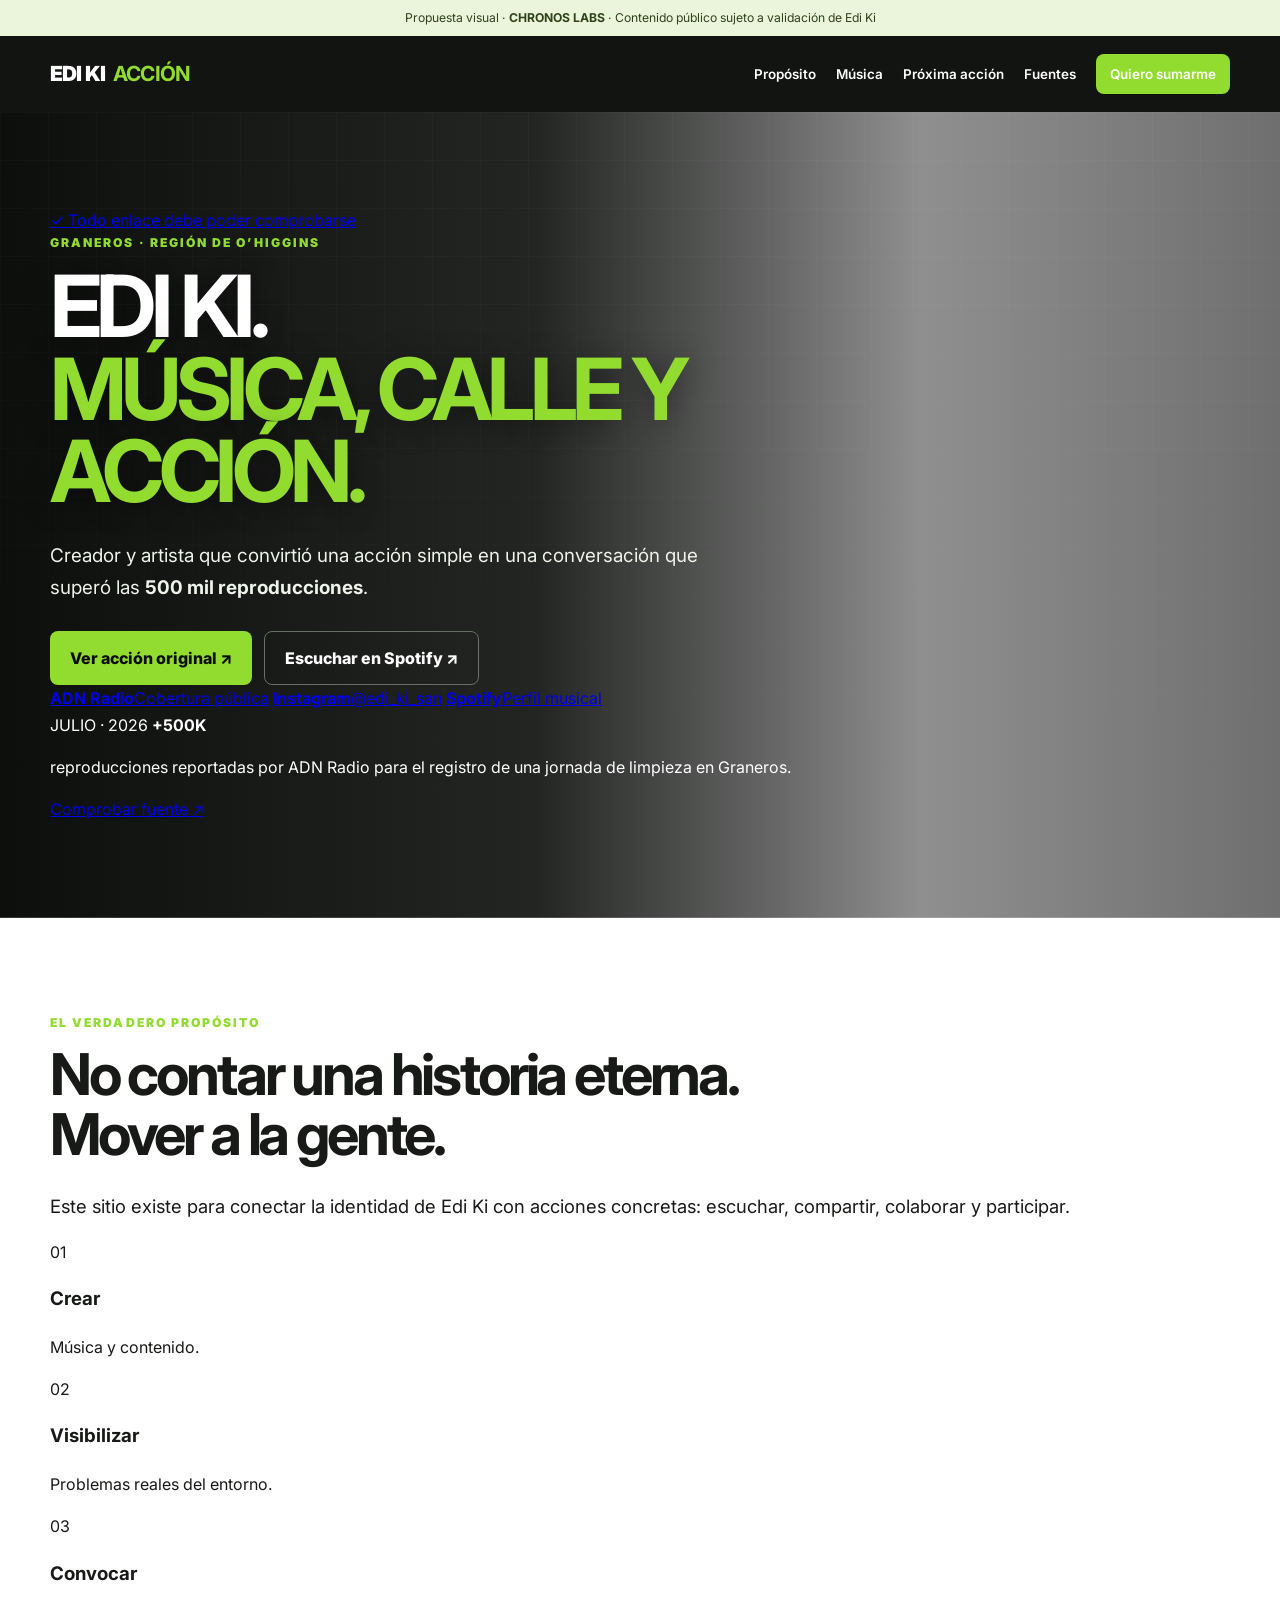
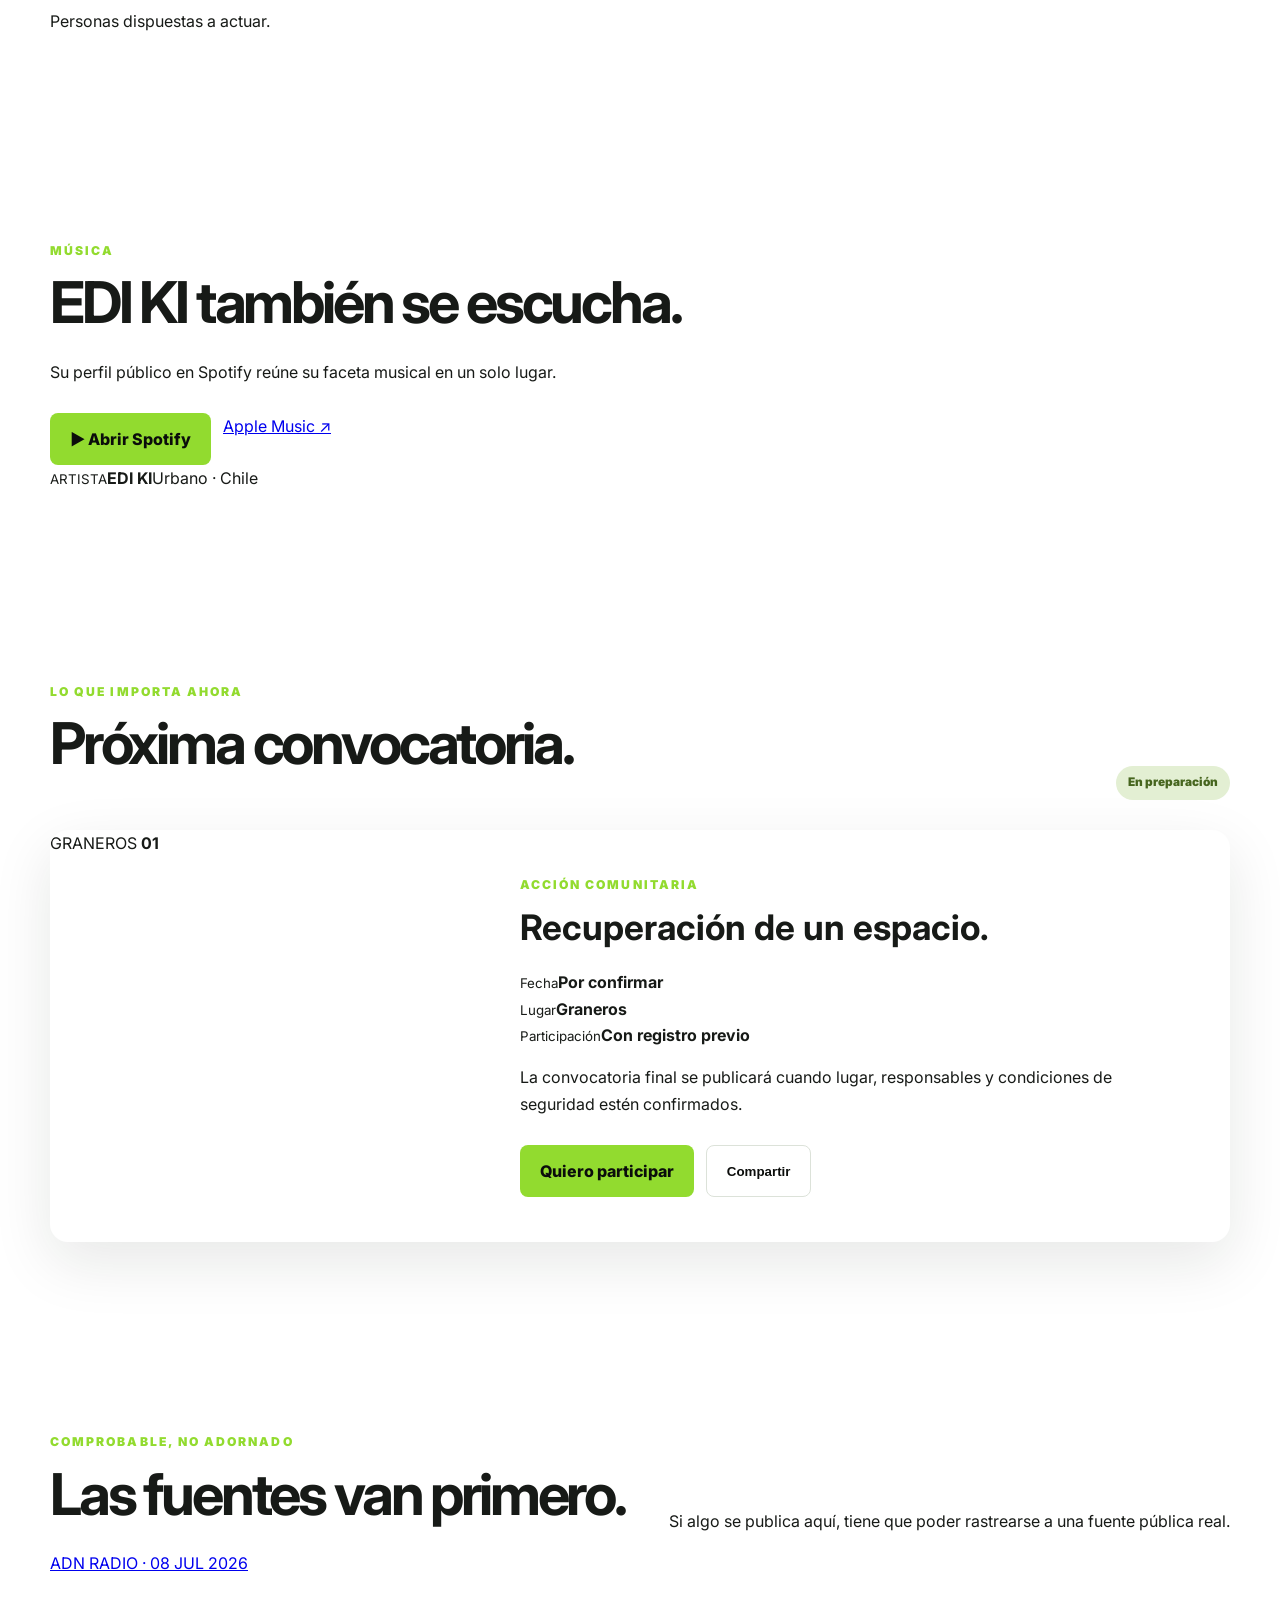
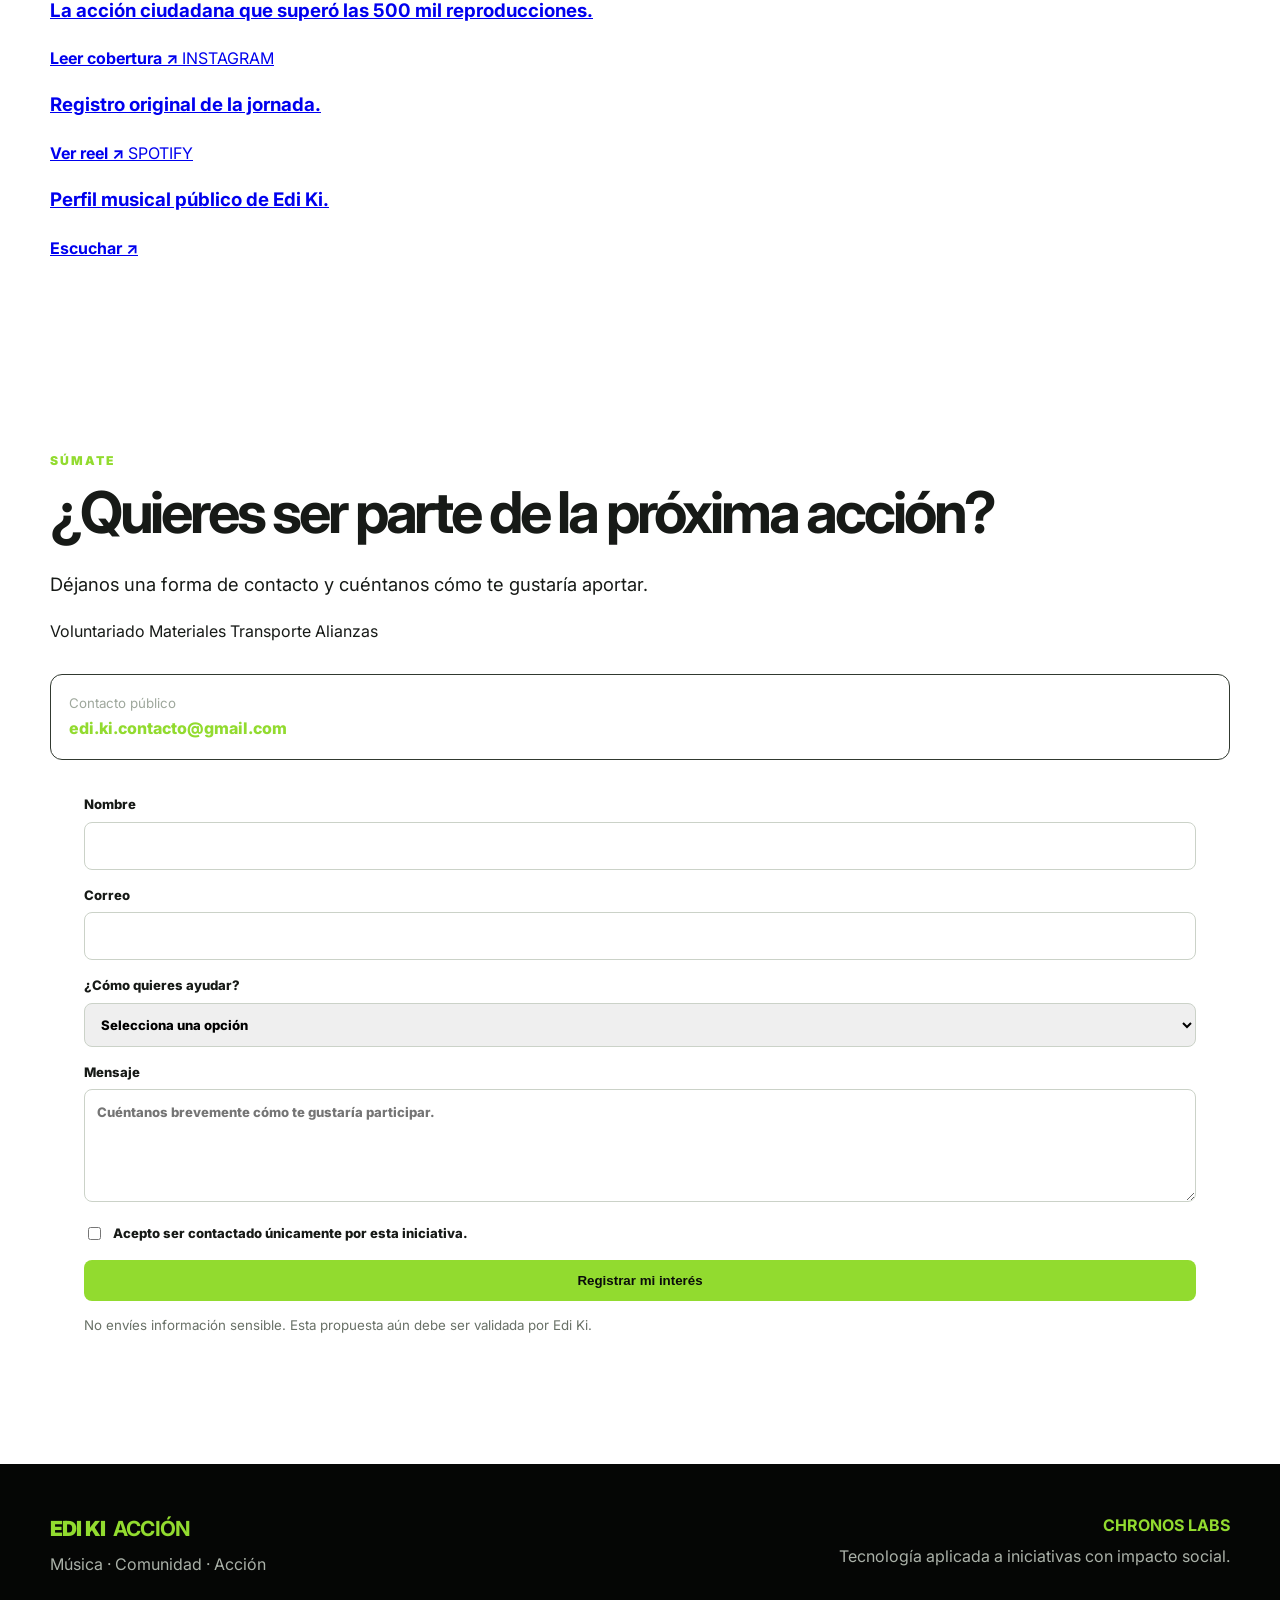
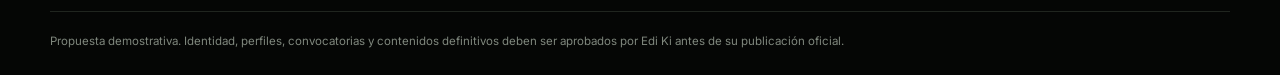
==== commit 471287ce: "redesign: simplify Edi Ki landing around purpose and action" ====
--- a/index.html
+++ b/index.html
@@ -3,14 +3,14 @@
 <head>
   <meta charset="utf-8">
   <meta name="viewport" content="width=device-width, initial-scale=1">
-  <meta name="description" content="Edi Ki Acción: propuesta digital para organizar voluntariado, aportes, alianzas y recuperación responsable de espacios comunitarios en Graneros.">
+  <meta name="description" content="Edi Ki: música, comunidad y acción desde Graneros. Revisa fuentes públicas, escucha su música y súmate a próximas iniciativas.">
   <meta name="theme-color" content="#090b09">
-  <meta property="og:title" content="Edi Ki Acción | Comunidad en movimiento">
-  <meta property="og:description" content="Una plataforma para convertir alcance social en convocatorias organizadas, apoyo concreto y resultados verificables.">
+  <meta property="og:title" content="Edi Ki | Música, comunidad y acción">
+  <meta property="og:description" content="Un punto de encuentro para conocer a Edi Ki, comprobar su impacto público y sumarse a nuevas acciones comunitarias.">
   <meta property="og:type" content="website">
   <meta property="og:url" content="https://edi-ki.netlify.app/">
   <meta name="twitter:card" content="summary_large_image">
-  <title>Edi Ki Acción | Comunidad en movimiento</title>
+  <title>Edi Ki | Música, comunidad y acción</title>
   <link rel="preconnect" href="https://fonts.googleapis.com">
   <link rel="preconnect" href="https://fonts.gstatic.com" crossorigin>
   <link href="https://fonts.googleapis.com/css2?family=Inter:wght@400;500;600;700;800;900&display=swap" rel="stylesheet">
@@ -18,134 +18,227 @@
 </head>
 <body>
   <a class="skip-link" href="#contenido">Saltar al contenido</a>
-  <div class="proposal-bar">Propuesta pro bono de <strong>Crohnoz Impact</strong> · Contenido sujeto a validación de Edi Ki</div>
+
+  <div class="proposal-bar">Propuesta visual · <strong>Crohnoz Labs</strong> · Contenido público sujeto a validación de Edi Ki</div>
+
   <header class="site-header">
-    <a class="brand" href="#inicio" aria-label="Edi Ki Acción, inicio"><span>EDI KI</span><strong>ACCIÓN</strong></a>
+    <a class="brand" href="#inicio" aria-label="Edi Ki, inicio">
+      <span>EDI KI</span><strong>ACCIÓN</strong>
+    </a>
     <button class="menu-toggle" type="button" aria-label="Abrir menú" aria-expanded="false" aria-controls="main-nav">☰</button>
     <nav class="nav" id="main-nav" aria-label="Navegación principal">
-      <a href="#historia">Historia</a><a href="#trayectoria">Trayectoria</a><a href="#modelo">Cómo funciona</a><a href="#prensa">Fuentes</a><a href="#faq">Preguntas</a>
-      <a class="button button-small" href="#participar">Quiero ayudar</a>
+      <a href="#proposito">Propósito</a>
+      <a href="#musica">Música</a>
+      <a href="#convocatoria">Próxima acción</a>
+      <a href="#fuentes">Fuentes</a>
+      <a class="button button-small" href="#participar">Quiero sumarme</a>
     </nav>
   </header>
 
   <main id="contenido">
     <section class="hero" id="inicio">
-      <div class="container hero-grid">
+      <div class="container hero-layout">
         <div class="hero-copy-block">
+          <a class="verification-pill" href="#fuentes">✓ Todo enlace debe poder comprobarse</a>
           <p class="eyebrow">Graneros · Región de O’Higgins</p>
-          <h1>Cuando alguien da el primer paso, <span>una comunidad se mueve.</span></h1>
-          <p class="hero-copy">Una propuesta digital para reunir la identidad pública, el alcance creativo y las acciones comunitarias de Edi Ki en un solo lugar.</p>
+          <h1>EDI KI.<br><span>Música, calle y acción.</span></h1>
+          <p class="hero-copy">Creador y artista que convirtió una acción simple en una conversación que superó las <strong>500 mil reproducciones</strong>.</p>
           <div class="actions">
-            <a class="button" href="#participar">Sumarme a la iniciativa</a>
-            <a class="button button-outline" href="https://www.instagram.com/edi_ki_san/" target="_blank" rel="noopener noreferrer">Ver Instagram ↗</a>
-          </div>
-          <div class="hero-proof"><strong>+500 mil</strong><span>reproducciones alcanzó el registro destacado por ADN Radio en julio de 2026.</span></div>
-        </div>
-        <aside class="hero-card" aria-label="Objetivo de la plataforma">
-          <span class="live-dot">● CREADOR · ARTISTA · ACCIÓN CIUDADANA</span>
-          <h2>De una publicación a una red de acción.</h2>
-          <p>La plataforma conecta contenido, comunidad y territorio con herramientas para coordinar personas, materiales, aliados, permisos y resultados.</p>
-          <div class="mini-stats"><div><b>01</b><span>Inspirar</span></div><div><b>02</b><span>Convocar</span></div><div><b>03</b><span>Organizar</span></div></div>
+            <a class="button" href="https://www.instagram.com/reel/DaiTbjpOJEk/" target="_blank" rel="noopener noreferrer">Ver acción original ↗</a>
+            <a class="button button-outline" href="https://open.spotify.com/artist/0bPt9eaaTm7LTUeW4XCjzD" target="_blank" rel="noopener noreferrer">Escuchar en Spotify ↗</a>
+          </div>
+          <div class="proof-links" aria-label="Fuentes públicas principales">
+            <a href="https://www.adnradio.cl/2026/07/08/y-cuando-limpia-efe-la-aplaudida-leccion-ciudadana-de-un-influencer-en-las-vias-del-tren-que-arrasa-en-redes/" target="_blank" rel="noopener noreferrer"><b>ADN Radio</b><span>Cobertura pública</span></a>
+            <a href="https://www.instagram.com/edi_ki_san/" target="_blank" rel="noopener noreferrer"><b>Instagram</b><span>@edi_ki_san</span></a>
+            <a href="https://open.spotify.com/artist/0bPt9eaaTm7LTUeW4XCjzD" target="_blank" rel="noopener noreferrer"><b>Spotify</b><span>Perfil musical</span></a>
+          </div>
+        </div>
+
+        <aside class="hero-impact" aria-label="Impacto destacado">
+          <span class="impact-label">JULIO · 2026</span>
+          <strong>+500K</strong>
+          <p>reproducciones reportadas por ADN Radio para el registro de una jornada de limpieza en Graneros.</p>
+          <a href="https://www.adnradio.cl/2026/07/08/y-cuando-limpia-efe-la-aplaudida-leccion-ciudadana-de-un-influencer-en-las-vias-del-tren-que-arrasa-en-redes/" target="_blank" rel="noopener noreferrer">Comprobar fuente ↗</a>
         </aside>
       </div>
     </section>
 
-    <section class="trust-strip" aria-label="Áreas de la iniciativa"><div class="container trust-grid"><span>Contenido</span><span>Música urbana</span><span>Voluntariado</span><span>Recuperación de espacios</span><span>Alianzas locales</span></div></section>
-
-    <section class="section" id="historia">
-      <div class="container split">
-        <div>
-          <p class="eyebrow">La historia que ya comenzó</p>
-          <h2>No esperar a que otro lo haga.</h2>
-          <p class="lead">Edi Ki es un creador de contenido vinculado a Graneros que ha usado sus redes para visibilizar problemas del entorno y movilizar apoyo ciudadano.</p>
-          <p>En julio de 2026, una jornada de limpieza en las cercanías de la línea férrea se volvió viral. ADN Radio destacó la iniciativa y reportó que el video superó las 500 mil reproducciones.</p>
-          <p>La experiencia también evidenció una necesidad concreta: toda intervención debe coordinarse con propietarios, municipio y organismos responsables. Esta plataforma propone ordenar ese impulso con autorizaciones, responsables, prevención de riesgos y trazabilidad.</p>
-          <div class="fact-row"><span>Fuente periodística identificada</span><span>Canal social público</span><span>Datos sensibles excluidos</span></div>
-        </div>
-        <blockquote class="quote-card"><span>“</span><p>El valor no está solamente en limpiar un lugar. Está en demostrar que la comunidad puede organizarse para recuperarlo.</p><footer>Concepto editorial de la propuesta</footer></blockquote>
-      </div>
-    </section>
-
-    <section class="section section-profile" id="trayectoria">
+    <section class="purpose section" id="proposito">
+      <div class="container purpose-grid">
+        <div class="section-copy">
+          <p class="eyebrow">El verdadero propósito</p>
+          <h2>No contar una historia eterna.<br><span>Mover a la gente.</span></h2>
+          <p class="lead">Este sitio existe para conectar la identidad de Edi Ki con acciones concretas: escuchar, compartir, colaborar y participar.</p>
+        </div>
+        <div class="purpose-cards">
+          <article>
+            <span>01</span>
+            <h3>Crear</h3>
+            <p>Música y contenido.</p>
+          </article>
+          <article>
+            <span>02</span>
+            <h3>Visibilizar</h3>
+            <p>Problemas reales del entorno.</p>
+          </article>
+          <article>
+            <span>03</span>
+            <h3>Convocar</h3>
+            <p>Personas dispuestas a actuar.</p>
+          </article>
+        </div>
+      </div>
+    </section>
+
+    <section class="music-section section" id="musica">
+      <div class="container music-card">
+        <div class="music-copy">
+          <p class="eyebrow">Música</p>
+          <h2>EDI KI también se escucha.</h2>
+          <p>Su perfil público en Spotify reúne su faceta musical en un solo lugar.</p>
+          <div class="actions">
+            <a class="button spotify-button" href="https://open.spotify.com/artist/0bPt9eaaTm7LTUeW4XCjzD" target="_blank" rel="noopener noreferrer">▶ Abrir Spotify</a>
+            <a class="text-link-light" href="https://music.apple.com/us/artist/edi-ki/1709557721" target="_blank" rel="noopener noreferrer">Apple Music ↗</a>
+          </div>
+        </div>
+        <div class="music-visual" aria-hidden="true">
+          <span class="disc disc-one"></span>
+          <span class="disc disc-two"></span>
+          <div class="music-badge"><small>ARTISTA</small><strong>EDI KI</strong><span>Urbano · Chile</span></div>
+        </div>
+      </div>
+    </section>
+
+    <section class="event-section section" id="convocatoria">
       <div class="container">
-        <div class="section-heading"><div><p class="eyebrow">Huella digital pública</p><h2>Una identidad que también vive en la música.</h2></div><span class="status">Perfiles por confirmar con Edi Ki</span></div>
-        <p class="lead profile-intro">La búsqueda pública asociada al nombre EDI KI y al usuario <strong>@edi_ki_san</strong> muestra una trayectoria ligada al género urbano, con publicaciones musicales desde 2023 y presencia en plataformas internacionales.</p>
-        <div class="profile-grid">
-          <article class="profile-card profile-featured"><span class="profile-kicker">CATÁLOGO PÚBLICO ASOCIADO</span><h3>EDI KI — artista urbano</h3><p>Apple Music y otros servicios presentan un catálogo de música urbana latina asociado al nombre EDI KI.</p><div class="track-list"><span>HOLA</span><span>EXPRÍMETE</span><span>VERANITO</span><span>ZATA ZATO</span><span>FUMEMO</span><span>A POCA LUZ</span><span>TU PERFIL</span><span>YO</span></div><div class="actions compact-actions"><a class="button" href="https://music.apple.com/us/artist/edi-ki/1709557721" target="_blank" rel="noopener noreferrer">Apple Music ↗</a><a class="button button-light" href="https://open.spotify.com/artist/0bPt9eaaTm7LTUeW4XCjzD" target="_blank" rel="noopener noreferrer">Spotify ↗</a></div></article>
-          <article class="profile-card"><span class="profile-kicker">RED PRINCIPAL</span><h3>@edi_ki_san</h3><p>Instagram concentra el contenido público, los registros de sus acciones y la comunidad que sigue su trabajo.</p><a class="text-link" href="https://www.instagram.com/edi_ki_san/" target="_blank" rel="noopener noreferrer">Abrir perfil oficial ↗</a></article>
-          <article class="profile-card"><span class="profile-kicker">CULTURA URBANA</span><h3>Presencia en colaboraciones</h3><p>Urban Flow mantiene una referencia pública al usuario <strong>@edi_ki_san</strong> dentro de contenido asociado a cultura urbana.</p><a class="text-link" href="https://urbanflowenergydrink.cl/" target="_blank" rel="noopener noreferrer">Ver referencia ↗</a></article>
-          <article class="profile-card profile-note"><span class="profile-kicker">CRITERIO EDITORIAL</span><h3>Información responsable</h3><p>Biografía, discografía, imágenes y perfiles asociados deben ser aprobados por Edi Ki antes de convertir esta propuesta en su sitio oficial.</p></article>
-        </div>
-      </div>
-    </section>
-
-    <section class="section section-dark" id="modelo">
+        <div class="section-heading compact-heading">
+          <div>
+            <p class="eyebrow">Lo que importa ahora</p>
+            <h2>Próxima convocatoria.</h2>
+          </div>
+          <span class="status">En preparación</span>
+        </div>
+
+        <article class="event-card">
+          <div class="event-photo">
+            <span>GRANEROS</span>
+            <strong>01</strong>
+          </div>
+          <div class="event-content">
+            <p class="eyebrow">Acción comunitaria</p>
+            <h3>Recuperación de un espacio.</h3>
+            <div class="event-meta">
+              <div><small>Fecha</small><b>Por confirmar</b></div>
+              <div><small>Lugar</small><b>Graneros</b></div>
+              <div><small>Participación</small><b>Con registro previo</b></div>
+            </div>
+            <p class="event-note">La convocatoria final se publicará cuando lugar, responsables y condiciones de seguridad estén confirmados.</p>
+            <div class="actions">
+              <a class="button" href="#participar">Quiero participar</a>
+              <button class="button button-light" type="button" data-share>Compartir</button>
+            </div>
+          </div>
+        </article>
+      </div>
+    </section>
+
+    <section class="sources-section section" id="fuentes">
       <div class="container">
-        <p class="eyebrow">Modelo operativo</p><h2>De la necesidad al resultado, sin improvisar.</h2>
-        <div class="process-grid">
-          <article><b>01</b><h3>Detectar</h3><p>Registrar el problema, reunir antecedentes y determinar quién administra el lugar.</p></article>
-          <article><b>02</b><h3>Coordinar</h3><p>Validar permisos, riesgos, retiro de residuos, responsables y capacidad logística.</p></article>
-          <article><b>03</b><h3>Convocar</h3><p>Publicar fecha, cupos, tareas, herramientas requeridas y condiciones de participación.</p></article>
-          <article><b>04</b><h3>Documentar</h3><p>Informar resultados reales, aportes recibidos y evidencia de la jornada.</p></article>
-        </div>
-        <div class="safety-panel"><div><p class="eyebrow">Principio no negociable</p><h3>Ayudar también significa cuidar a quienes ayudan.</h3></div><ul><li>No intervenir propiedad privada o infraestructura crítica sin autorización.</li><li>No convocar menores sin protocolo y adulto responsable.</li><li>Definir elementos de protección personal y primeros auxilios.</li><li>Coordinar previamente el retiro y disposición de residuos.</li></ul></div>
-      </div>
-    </section>
-
-    <section class="section" id="apoyos">
-      <div class="container">
-        <p class="eyebrow">Formas de participar</p><h2>No toda ayuda se entrega de la misma manera.</h2>
-        <div class="support-grid">
-          <a href="#participar" data-support="Voluntariado"><span>01</span><h3>Tiempo y trabajo</h3><p>Participar en jornadas, clasificación, registro o coordinación.</p></a>
-          <a href="#participar" data-support="Materiales o herramientas"><span>02</span><h3>Materiales</h3><p>Guantes, sacos, herramientas, agua y elementos de protección.</p></a>
-          <a href="#participar" data-support="Transporte y logística"><span>03</span><h3>Logística</h3><p>Traslado de personas, herramientas o residuos autorizados.</p></a>
-          <a href="#participar" data-support="Empresa u organización"><span>04</span><h3>Alianzas</h3><p>Apoyo empresarial, institucional, técnico o comunicacional.</p></a>
-        </div>
-      </div>
-    </section>
-
-    <section class="section section-muted" id="convocatorias">
-      <div class="container">
-        <div class="section-heading"><div><p class="eyebrow">Próxima acción</p><h2>Convocatoria demostrativa</h2></div><span class="status">Por validar con Edi Ki</span></div>
-        <article class="event-card"><div class="event-art"><div class="event-number">01</div><p>Material oficial por incorporar</p></div><div class="event-content"><p class="eyebrow">Recuperación comunitaria</p><h3>Limpieza y recuperación de un espacio en Graneros</h3><ul><li><b>Fecha:</b> por confirmar</li><li><b>Lugar:</b> sector autorizado por confirmar</li><li><b>Cupos:</b> definidos según seguridad y logística</li><li><b>Necesidades:</b> guantes, sacos, agua, herramientas y transporte</li></ul><p class="notice">La convocatoria definitiva solo se publicará con autorizaciones, responsable operativo y condiciones de seguridad confirmadas.</p><div class="actions"><a class="button" href="#participar">Registrar interés</a><button class="button button-light" type="button" data-share>Compartir propuesta</button></div></div></article>
-      </div>
-    </section>
-
-    <section class="section" id="prensa">
-      <div class="container"><p class="eyebrow">Fuentes y presencia pública</p><h2>Todo enlace debe poder comprobarse.</h2><div class="media-grid">
-        <a class="media-card" href="https://www.adnradio.cl/2026/07/08/y-cuando-limpia-efe-la-aplaudida-leccion-ciudadana-de-un-influencer-en-las-vias-del-tren-que-arrasa-en-redes/" target="_blank" rel="noopener noreferrer"><span>ADN RADIO · 08 JUL 2026</span><h3>“¿Y cuándo limpia EFE?”: la lección ciudadana que arrasó en redes</h3><p>La cobertura reportó una iniciativa de limpieza difundida por Instagram y un alcance superior a 500 mil reproducciones.</p><b>Leer cobertura ↗</b></a>
-        <a class="media-card social-card" href="https://www.instagram.com/edi_ki_san/" target="_blank" rel="noopener noreferrer"><span>INSTAGRAM</span><h3>@edi_ki_san</h3><p>Fuente primaria para revisar publicaciones, identidad visual y actividad pública.</p><b>Abrir perfil ↗</b></a>
-      </div></div>
-    </section>
-
-    <section class="section faq-section" id="faq">
-      <div class="container faq-layout"><div><p class="eyebrow">Preguntas frecuentes</p><h2>Una buena causa también necesita reglas claras.</h2><p>Estas respuestas representan el modelo propuesto y deben revisarse junto a Edi Ki.</p></div><div class="accordion">
-        <details><summary>¿La plataforma cobra por participar?</summary><p>No. La propuesta está pensada para organizar voluntariado y apoyos sin cobrar inscripción a las personas.</p></details>
-        <details><summary>¿Se recibirán donaciones de dinero?</summary><p>No en esta primera etapa. Se priorizan aportes trazables en materiales, servicios y logística. Cualquier recaudación futura requerirá reglas públicas y rendición formal.</p></details>
-        <details><summary>¿Quién autoriza las actividades?</summary><p>Cada jornada debe coordinarse con el propietario, municipio u organismo responsable del lugar antes de publicarse.</p></details>
-        <details><summary>¿Qué ocurre con mis datos?</summary><p>El formulario solicita solo información básica para contactar a quienes ofrecen apoyo. No debe usarse para campañas comerciales ni cederse a terceros.</p></details>
-      </div></div>
-    </section>
-
-    <section class="section section-dark" id="participar">
-      <div class="container split form-layout">
-        <div><p class="eyebrow">Construyamos la red</p><h2>¿Cómo te gustaría ayudar?</h2><p class="lead muted">Voluntariado, materiales, transporte, alimentación, maquinaria, difusión o colaboración institucional.</p><div class="contact-box"><small>Contacto público de la iniciativa</small><a href="mailto:edi.ki.contacto@gmail.com">edi.ki.contacto@gmail.com</a></div></div>
+        <div class="section-heading">
+          <div>
+            <p class="eyebrow">Comprobable, no adornado</p>
+            <h2>Las fuentes van primero.</h2>
+          </div>
+          <p class="section-aside">Si algo se publica aquí, tiene que poder rastrearse a una fuente pública real.</p>
+        </div>
+
+        <div class="source-grid">
+          <a class="source-card source-featured" href="https://www.adnradio.cl/2026/07/08/y-cuando-limpia-efe-la-aplaudida-leccion-ciudadana-de-un-influencer-en-las-vias-del-tren-que-arrasa-en-redes/" target="_blank" rel="noopener noreferrer">
+            <span>ADN RADIO · 08 JUL 2026</span>
+            <h3>La acción ciudadana que superó las 500 mil reproducciones.</h3>
+            <b>Leer cobertura ↗</b>
+          </a>
+          <a class="source-card" href="https://www.instagram.com/reel/DaiTbjpOJEk/" target="_blank" rel="noopener noreferrer">
+            <span>INSTAGRAM</span>
+            <h3>Registro original de la jornada.</h3>
+            <b>Ver reel ↗</b>
+          </a>
+          <a class="source-card" href="https://open.spotify.com/artist/0bPt9eaaTm7LTUeW4XCjzD" target="_blank" rel="noopener noreferrer">
+            <span>SPOTIFY</span>
+            <h3>Perfil musical público de Edi Ki.</h3>
+            <b>Escuchar ↗</b>
+          </a>
+        </div>
+      </div>
+    </section>
+
+    <section class="participate-section section" id="participar">
+      <div class="container participate-grid">
+        <div class="participate-copy">
+          <p class="eyebrow">Súmate</p>
+          <h2>¿Quieres ser parte de la próxima acción?</h2>
+          <p class="lead">Déjanos una forma de contacto y cuéntanos cómo te gustaría aportar.</p>
+          <div class="quick-supports" aria-label="Tipos de apoyo">
+            <span>Voluntariado</span>
+            <span>Materiales</span>
+            <span>Transporte</span>
+            <span>Alianzas</span>
+          </div>
+          <div class="contact-box">
+            <small>Contacto público</small>
+            <a href="mailto:edi.ki.contacto@gmail.com">edi.ki.contacto@gmail.com</a>
+          </div>
+        </div>
+
         <form class="support-form" name="apoyo-edi-ki" method="POST" action="/gracias.html" data-netlify="true" netlify-honeypot="bot-field">
-          <input type="hidden" name="form-name" value="apoyo-edi-ki"><p class="hidden"><label>No completar <input name="bot-field"></label></p>
-          <div class="form-row"><label>Nombre<input name="nombre" autocomplete="name" required></label><label>Teléfono<input type="tel" name="telefono" autocomplete="tel" placeholder="Opcional"></label></div>
-          <label>Correo<input type="email" name="correo" autocomplete="email" required></label>
-          <label>Comuna o ciudad<input name="ubicacion" autocomplete="address-level2" placeholder="Ej.: Graneros"></label>
-          <label>Tipo de apoyo<select name="tipo" id="support-type" required><option value="">Selecciona una opción</option><option>Voluntariado</option><option>Materiales o herramientas</option><option>Transporte y logística</option><option>Empresa u organización</option><option>Municipio o institución</option><option>Difusión o comunicaciones</option><option>Otro apoyo</option></select></label>
-          <label>Mensaje<textarea name="mensaje" rows="4" placeholder="Cuéntanos qué puedes aportar y tu disponibilidad"></textarea></label>
-          <label class="consent"><input type="checkbox" required> Autorizo el contacto exclusivamente para esta iniciativa.</label>
-          <button class="button" type="submit">Enviar propuesta de apoyo</button><small class="privacy-note">No ingreses información sensible. Esta propuesta utiliza Netlify Forms para recibir los mensajes.</small>
+          <input type="hidden" name="form-name" value="apoyo-edi-ki">
+          <p class="hidden"><label>No completar <input name="bot-field"></label></p>
+          <label>Nombre
+            <input name="nombre" autocomplete="name" required>
+          </label>
+          <label>Correo
+            <input type="email" name="correo" autocomplete="email" required>
+          </label>
+          <label>¿Cómo quieres ayudar?
+            <select name="tipo" id="support-type" required>
+              <option value="">Selecciona una opción</option>
+              <option>Voluntariado</option>
+              <option>Materiales o herramientas</option>
+              <option>Transporte y logística</option>
+              <option>Empresa u organización</option>
+              <option>Difusión o comunicaciones</option>
+              <option>Otro apoyo</option>
+            </select>
+          </label>
+          <label>Mensaje
+            <textarea name="mensaje" rows="4" placeholder="Cuéntanos brevemente cómo te gustaría participar."></textarea>
+          </label>
+          <label class="consent">
+            <input type="checkbox" name="consentimiento" required>
+            <span>Acepto ser contactado únicamente por esta iniciativa.</span>
+          </label>
+          <button class="button form-button" type="submit">Registrar mi interés</button>
+          <small class="privacy-note">No envíes información sensible. Esta propuesta aún debe ser validada por Edi Ki.</small>
         </form>
       </div>
     </section>
   </main>
 
-  <a class="floating-cta" href="#participar" aria-label="Ir al formulario de apoyo">Quiero ayudar <span>→</span></a>
-  <footer><div class="container footer-content"><div><strong>EDI KI <span>ACCIÓN</span></strong><p>Comunidad organizada para generar impacto local.</p></div><div class="impact-brand"><strong>CROHNOZ IMPACT</strong><p>Tecnología al servicio del bien común.</p></div></div><div class="container legal">Propuesta conceptual desarrollada pro bono. Textos, identidad, perfiles, imágenes y datos finales deben ser aprobados por Edi Ki.</div></footer>
+  <footer>
+    <div class="container footer-content">
+      <div>
+        <a class="brand footer-brand" href="#inicio"><span>EDI KI</span><strong>ACCIÓN</strong></a>
+        <p>Música · Comunidad · Acción</p>
+      </div>
+      <div class="impact-brand">
+        <strong>CROHNOZ LABS</strong>
+        <p>Propuesta digital de impacto social.</p>
+      </div>
+    </div>
+    <div class="container legal">Propuesta demostrativa. Identidad, perfiles, convocatorias y contenidos definitivos deben ser aprobados por Edi Ki antes de su publicación oficial.</div>
+  </footer>
+
+  <a class="floating-cta" href="#participar" aria-label="Sumarme a la iniciativa">Quiero sumarme <span>→</span></a>
   <script src="script.js"></script>
 </body>
-</html>+</html>
